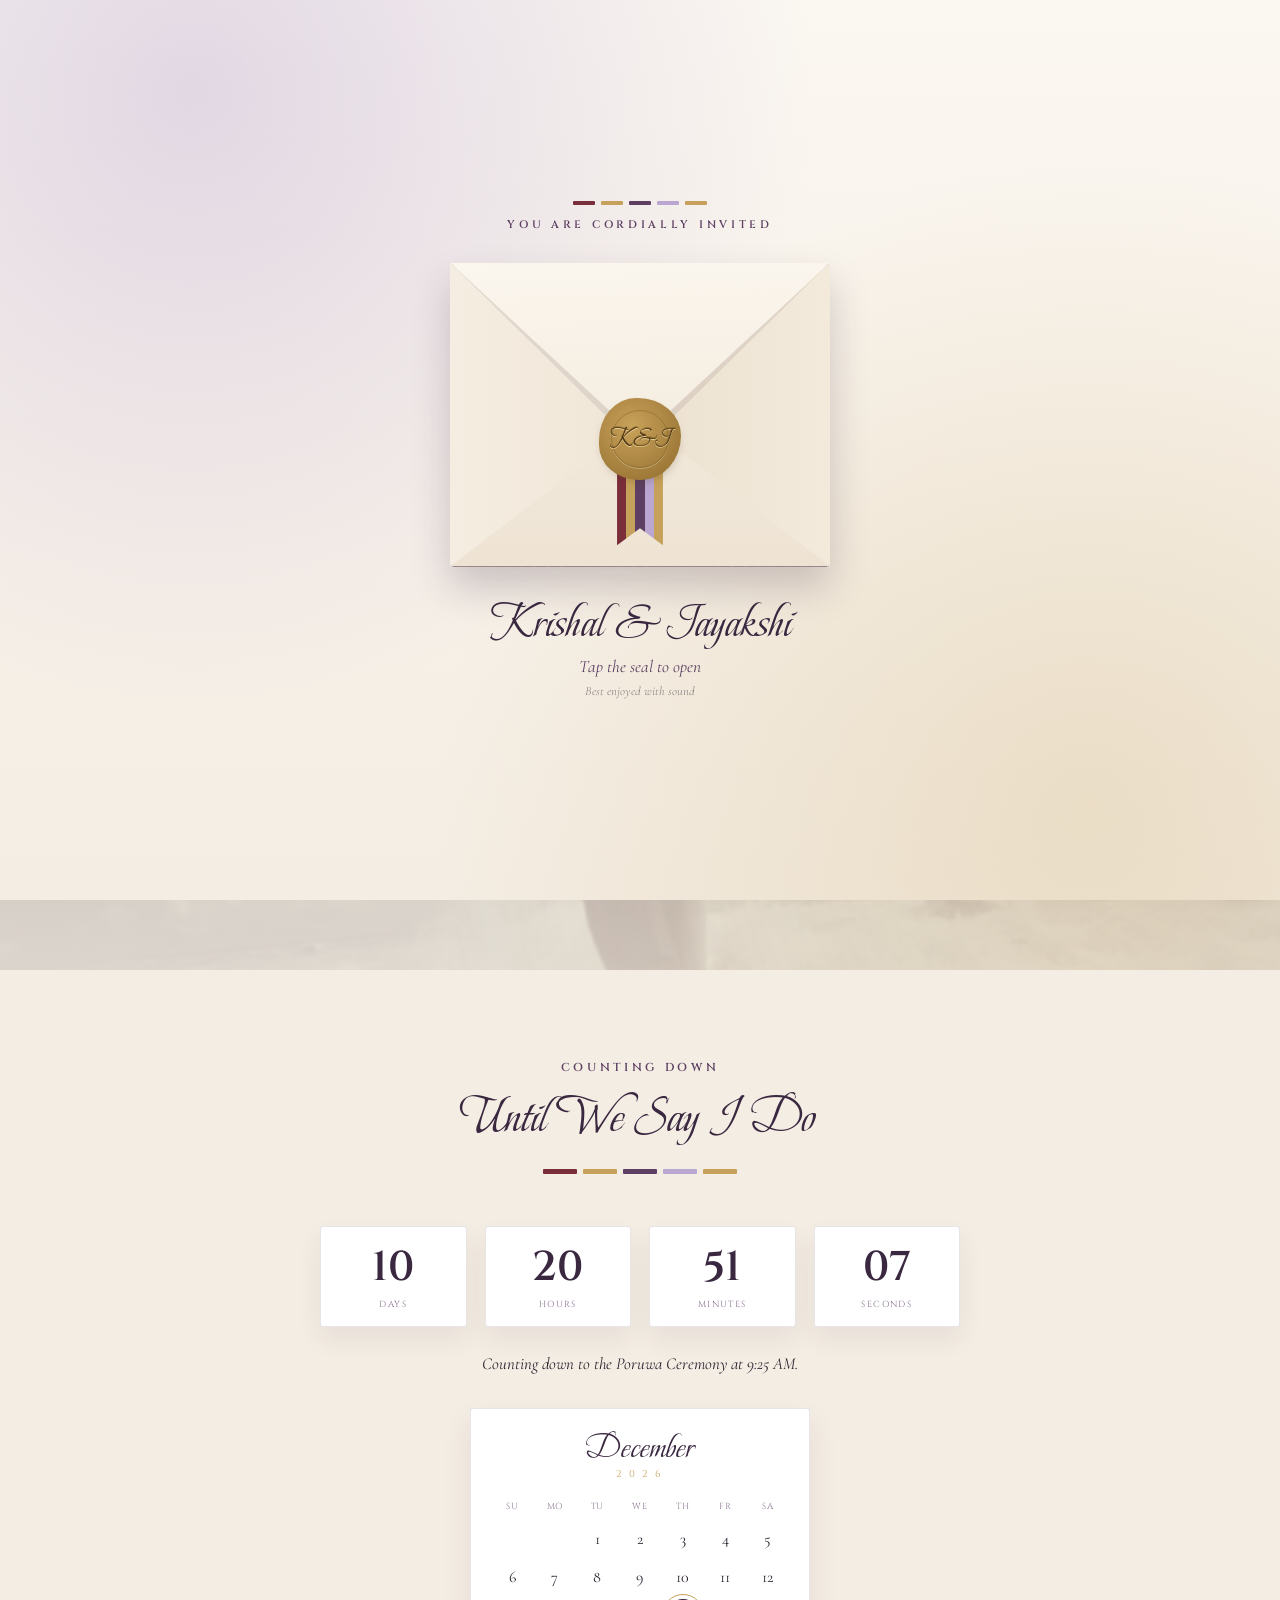
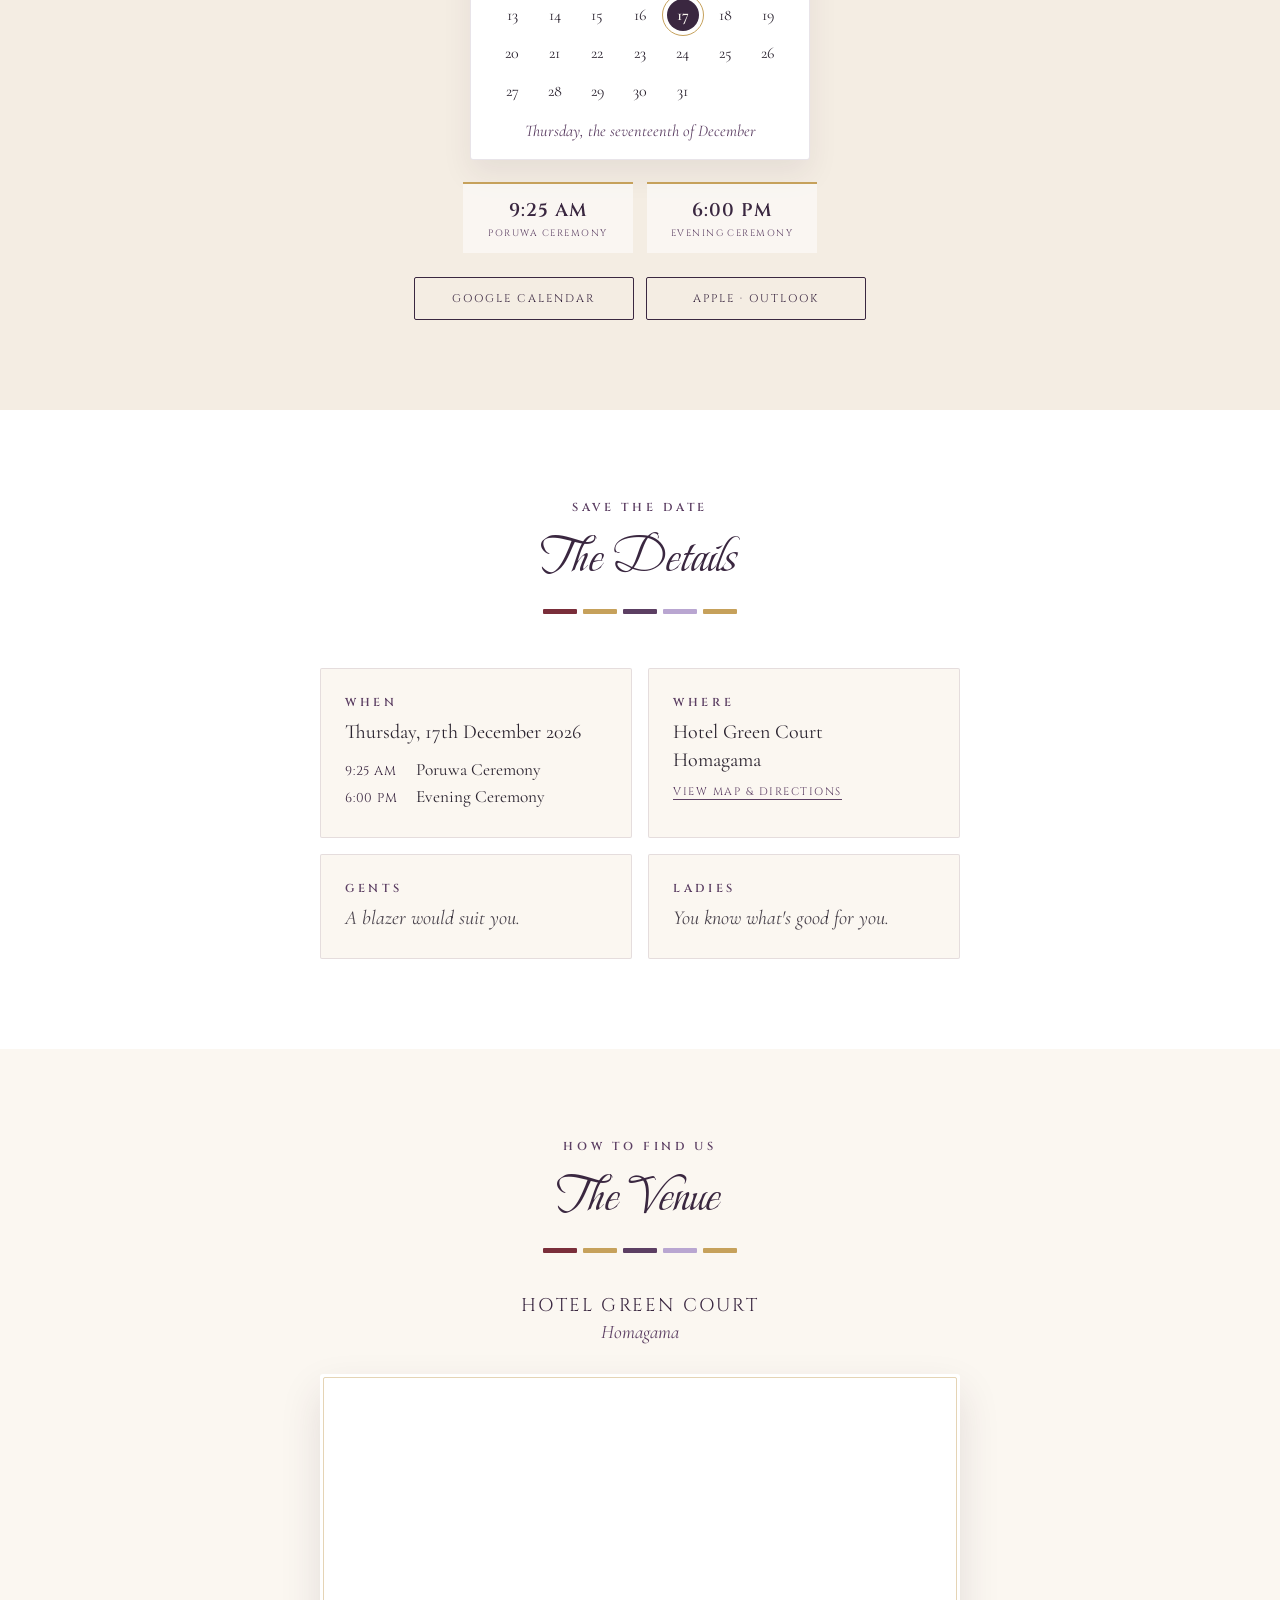
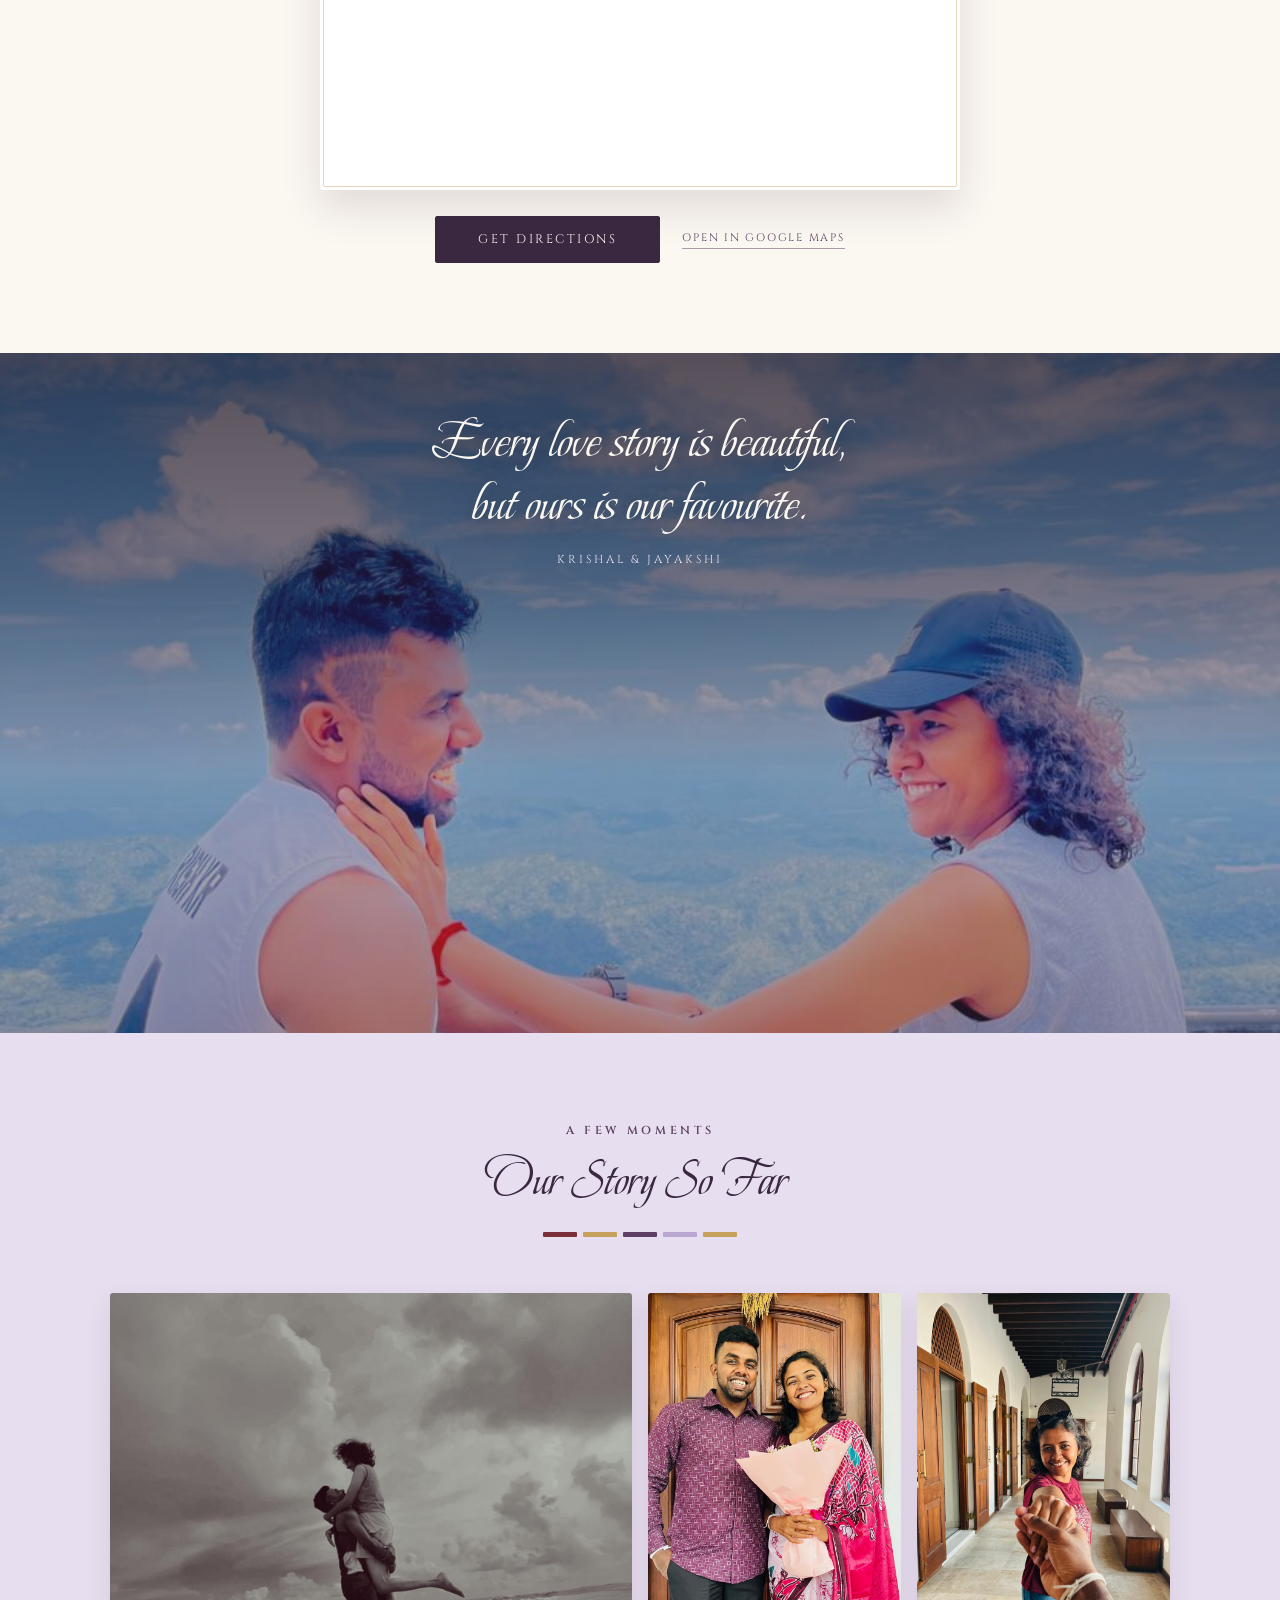
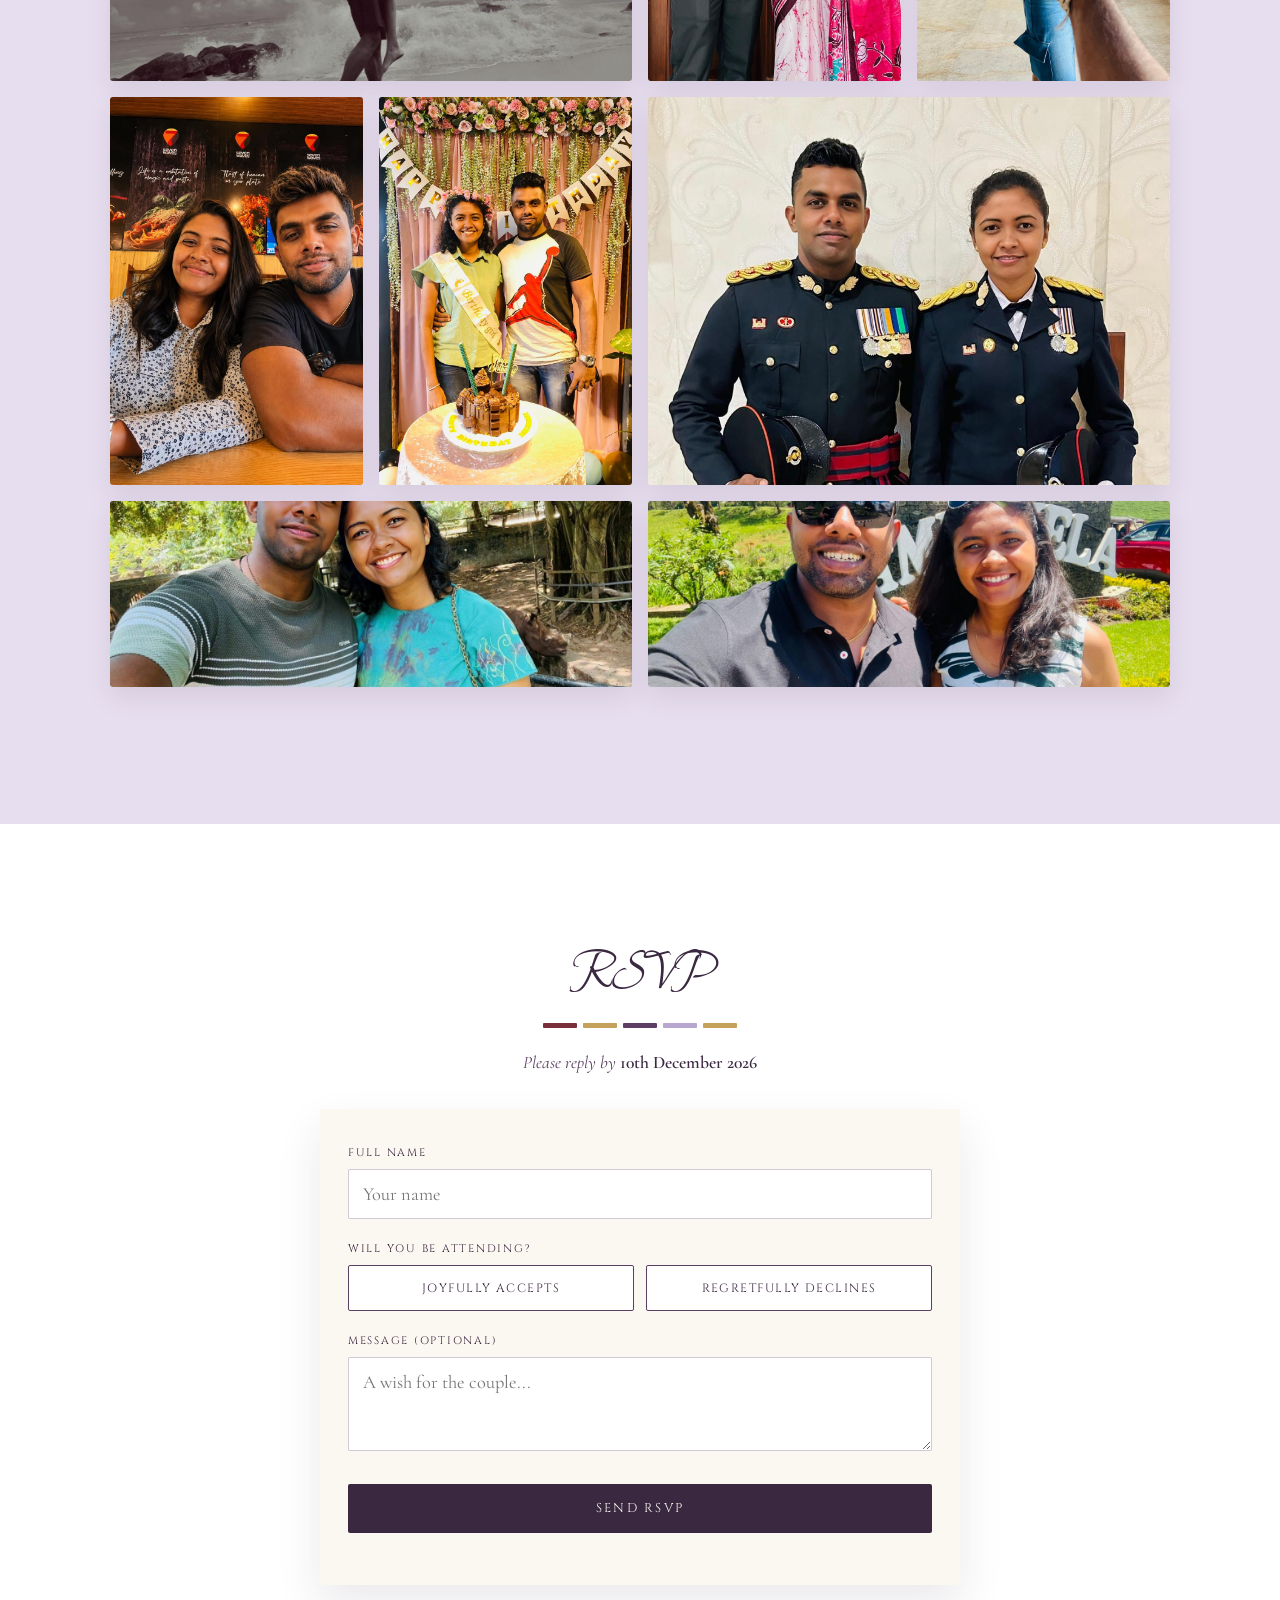
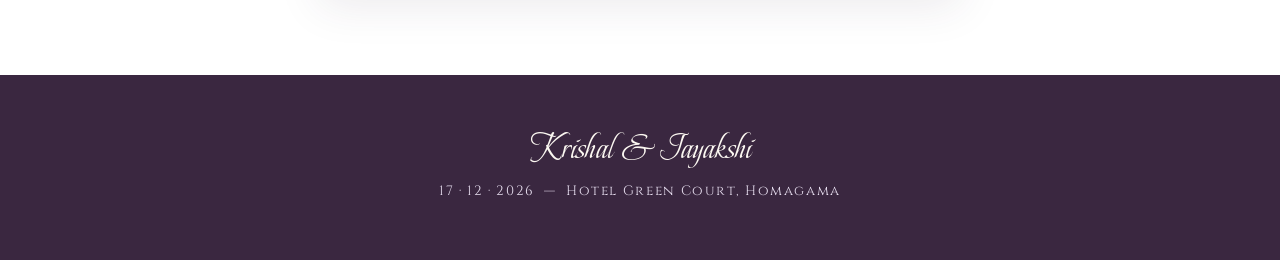
==== index.html @ c1c05141 "Add envelope opening, personal guest links and day schedule - Sealed envelope intro: gold K&J wax se" ====
<!DOCTYPE html>
<html lang="en">
<head>
<meta charset="UTF-8">
<meta name="viewport" content="width=device-width, initial-scale=1.0">
<title>Krishal &amp; Jayakshi — 17th December 2026</title>
<link rel="icon" type="image/svg+xml" href="images/favicon.svg">
<link rel="preconnect" href="https://fonts.googleapis.com">
<link rel="preconnect" href="https://fonts.gstatic.com" crossorigin>
<link href="https://fonts.googleapis.com/css2?family=Beau+Rivage&family=Cinzel:wght@500;600&family=Cormorant+Garamond:ital,wght@0,400;0,500;0,600;1,400&display=swap" rel="stylesheet">
<link rel="stylesheet" href="css/style.css">
</head>
<body>

<!-- Opening envelope. Stays invisible unless JS arms it, so the page is never
     locked behind an envelope that can't be opened. -->
<div class="intro" id="intro">
  <div class="intro-head">
    <div class="ribbon-divider"><span></span><span></span><span></span><span></span><span></span></div>
    <p class="intro-invited">You are cordially invited</p>
  </div>

  <button class="envelope" id="envelope" type="button" aria-label="Open your invitation">
    <span class="env-back"></span>
    <!-- The letter. ?to=Name in the link replaces "Our Beloved Guest". -->
    <span class="env-letter">
      <img class="letter-art" src="images/couple-illustration.webp" alt="">
      <span class="letter-kicker">The wedding of</span>
      <span class="letter-names">Krishal &amp; Jayakshi</span>
      <span class="letter-date">17 · 12 · 2026</span>
      <span class="letter-rule"></span>
      <span class="letter-dear">Dear,</span>
      <span class="letter-guest" id="letterGuest">Our Beloved Guest</span>
    </span>
    <span class="env-front"></span>
    <span class="env-flap-shadow"></span>
    <span class="env-flap"></span>
    <!-- Ribbon in the ribbon-divider colours, hanging from the seal like a
         medal ribbon — a nod to the two of you in service dress. -->
    <span class="env-ribbon"></span>
    <span class="env-seal"><span class="seal-mark">K&amp;J</span></span>
  </button>

  <div class="intro-foot">
    <p class="intro-names">Krishal &amp; Jayakshi</p>
    <p class="intro-tap">Tap the seal to open</p>
    <p class="intro-sound" id="introSound">Best enjoyed with sound</p>
  </div>
</div>

<audio id="bgMusic" loop preload="none" src="audio/music.mp3"></audio>

<button class="music-toggle muted" id="musicToggle" aria-label="Toggle music" aria-pressed="false">
  <span class="ring" aria-hidden="true"></span>
  <span class="ring" aria-hidden="true"></span>
  <svg class="icon-play" viewBox="0 0 24 24" aria-hidden="true"><path d="M12 3v10.55A4 4 0 1 0 14 17V7h4V3z"/></svg>
  <svg class="icon-mute" viewBox="0 0 24 24" aria-hidden="true"><path d="M12 3v10.55A4 4 0 1 0 14 17V7h4V3zM3.3 2.3 21.7 20.7l-1.4 1.4L1.9 3.7z"/></svg>
</button>

<div class="scroll-progress" id="scrollProgress"></div>

<div class="petal-field" aria-hidden="true">
  <span class="petal c1" style="left:6%;  --drift:30px; width:12px; height:12px; animation-duration:14s; animation-delay:0s;"></span>
  <span class="petal c2" style="left:16%; --drift:-22px; width:9px;  height:9px;  animation-duration:11s; animation-delay:2.5s;"></span>
  <span class="petal c3" style="left:28%; --drift:18px; width:16px; height:16px; animation-duration:17s; animation-delay:1s;"></span>
  <span class="petal c1" style="left:41%; --drift:-28px; width:11px; height:11px; animation-duration:13s; animation-delay:4s;"></span>
  <span class="petal c2" style="left:54%; --drift:24px; width:14px; height:14px; animation-duration:16s; animation-delay:0.5s;"></span>
  <span class="petal c3" style="left:66%; --drift:-16px; width:10px; height:10px; animation-duration:12s; animation-delay:3.5s;"></span>
  <span class="petal c1" style="left:78%; --drift:26px; width:15px; height:15px; animation-duration:18s; animation-delay:1.8s;"></span>
  <span class="petal c2" style="left:88%; --drift:-20px; width:12px; height:12px; animation-duration:14.5s; animation-delay:5s;"></span>
  <span class="petal c3" style="left:95%; --drift:20px; width:9px;  height:9px;  animation-duration:11.5s; animation-delay:2.2s;"></span>
  <span class="petal c1" style="left:35%; --drift:14px; width:8px;  height:8px;  animation-duration:10.5s; animation-delay:6.2s;"></span>
</div>

<div class="topbar">
  <a href="#home" class="monogram">K&nbsp;&amp;&nbsp;J</a>
  <button class="hamburger" id="hamburgerBtn" aria-label="Open menu">
    <span></span><span></span><span></span>
  </button>
</div>

<div class="scrim" id="scrim"></div>
<nav class="menu-panel" id="menuPanel">
  <a href="#home" data-close>Home</a>
  <a href="#countdown" data-close>Countdown</a>
  <a href="#details" data-close>Details</a>
  <a href="#location" data-close>Venue</a>
  <a href="#gallery" data-close>Gallery</a>
  <a href="#rsvp" data-close>RSVP</a>
  <a id="dashboardLink">Dashboard</a>
</nav>

<section class="hero" id="home">
  <div class="hero-bg" aria-hidden="true">
    <img src="images/couple-beach.jpg" alt="">
  </div>
  <!-- hero-step + --i: after the envelope opens, these rise in one by one. -->
  <div class="hero-eyebrow eyebrow hero-step" style="--i:0">Together with their families</div>
  <h1 class="hero-step" style="--i:1">Krishal <span class="amp">&amp;</span> Jayakshi</h1>
  <div class="hero-sub hero-step" style="--i:2">are getting married</div>
  <div class="couple-img-wrap" id="heroImg">
    <div class="couple-photo illustrated hero-step" style="--i:3">
      <img src="images/couple-illustration.webp" alt="Illustration of Krishal in service dress and Jayakshi in her bridal sari, holding a bouquet">
    </div>
  </div>
  <div class="hero-date hero-step" style="--i:4">17th December 2026</div>
  <div class="hero-venue hero-step" style="--i:5">Hotel Green Court, Homagama</div>
  <a href="#rsvp" class="cta-btn hero-step" style="--i:6">RSVP</a>
  <div class="scroll-cue" aria-hidden="true"><span>Scroll</span><span class="line"></span></div>
</section>

<section class="countdown" id="countdown">
  <div class="section-inner">
    <div class="eyebrow reveal">Counting down</div>
    <div class="section-title reveal">Until We Say I Do</div>
    <div class="ribbon-divider reveal"><span></span><span></span><span></span><span></span><span></span></div>

    <div class="countdown-grid reveal reveal-delay-1" id="countdownGrid">
      <div class="count-cell"><span class="count-num" id="cdDays">—</span><span class="count-lbl">Days</span></div>
      <div class="count-cell"><span class="count-num" id="cdHours">—</span><span class="count-lbl">Hours</span></div>
      <div class="count-cell"><span class="count-num" id="cdMins">—</span><span class="count-lbl">Minutes</span></div>
      <div class="count-cell"><span class="count-num" id="cdSecs">—</span><span class="count-lbl">Seconds</span></div>
    </div>

    <p class="countdown-note reveal reveal-delay-2" id="countdownNote">Counting down to the Poruwa Ceremony at 9:25 AM.</p>

    <!-- Month card. The grid is static, generated from the real calendar, so
         it needs no JavaScript and can never draw the wrong weekday. -->
    <div class="cal-card reveal">
      <div class="cal-head">
        <span class="cal-month">December</span>
        <span class="cal-year">2 0 2 6</span>
      </div>
      <div class="cal-grid" aria-hidden="true">
        <span class="cal-dow">Su</span><span class="cal-dow">Mo</span><span class="cal-dow">Tu</span><span class="cal-dow">We</span><span class="cal-dow">Th</span><span class="cal-dow">Fr</span><span class="cal-dow">Sa</span>
        <span></span><span></span><span>1</span><span>2</span><span>3</span><span>4</span><span>5</span>
        <span>6</span><span>7</span><span>8</span><span>9</span><span>10</span><span>11</span><span>12</span>
        <span>13</span><span>14</span><span>15</span><span>16</span><span class="is-wedding">17</span><span>18</span><span>19</span>
        <span>20</span><span>21</span><span>22</span><span>23</span><span>24</span><span>25</span><span>26</span>
        <span>27</span><span>28</span><span>29</span><span>30</span><span>31</span>
      </div>
      <p class="cal-caption">Thursday, the seventeenth of December</p>
    </div>

    <div class="day-times reveal reveal-delay-1">
      <div class="day-time"><span class="dt-time">9:25 AM</span><span class="dt-label">Poruwa Ceremony</span></div>
      <div class="day-time"><span class="dt-time">6:00 PM</span><span class="dt-label">Evening Ceremony</span></div>
    </div>

    <div class="cal-actions reveal reveal-delay-2">
      <a class="calendar-btn" id="calendarBtn" href="#" target="_blank" rel="noopener">Google Calendar</a>
      <!-- No `download` attribute on purpose: without it, iPhones open the
           .ics straight into the Calendar app's "Add" sheet. -->
      <a class="calendar-btn" href="wedding.ics">Apple · Outlook</a>
    </div>
  </div>
</section>

<section class="details" id="details">
  <div class="section-inner">
    <div class="eyebrow reveal">Save the date</div>
    <div class="section-title reveal">The Details</div>
    <div class="ribbon-divider reveal"><span></span><span></span><span></span><span></span><span></span></div>
    <div class="detail-cards">
      <div class="detail-card reveal">
        <span class="eyebrow">When</span>
        <p>Thursday, 17th December 2026</p>
        <ul class="when-times">
          <li><span>9:25 AM</span> Poruwa Ceremony</li>
          <li><span>6:00 PM</span> Evening Ceremony</li>
        </ul>
      </div>
      <div class="detail-card reveal reveal-delay-1">
        <span class="eyebrow">Where</span>
        <p>Hotel Green Court<br>Homagama</p>
        <a class="venue-link" href="#location">View Map &amp; Directions</a>
      </div>
      <div class="detail-card reveal reveal-delay-2">
        <span class="eyebrow">Gents</span>
        <p class="dress-note">A blazer would suit you.</p>
      </div>
      <div class="detail-card reveal reveal-delay-3">
        <span class="eyebrow">Ladies</span>
        <p class="dress-note">You know what's good for you.</p>
      </div>
    </div>
  </div>
</section>

<section class="location" id="location">
  <div class="section-inner">
    <div class="eyebrow reveal">How to find us</div>
    <div class="section-title reveal">The Venue</div>
    <div class="ribbon-divider reveal"><span></span><span></span><span></span><span></span><span></span></div>

    <p class="venue-name reveal reveal-delay-1">Hotel Green Court</p>
    <p class="venue-town reveal reveal-delay-1">Homagama</p>

    <!--
      Keyless Google Maps embed — no API key or billing account needed.

      The pin is placed by COORDINATES, not by name, with the label in
      parentheses. A name search does not reliably render a marker, which
      would leave guests staring at a map of Homagama with nothing on it.
      Coordinates always drop a pin exactly where it is told to.

      To move the pin, change the numbers below AND the `destination=` on
      the Get Directions button so the two never disagree.
    -->
    <div class="map-frame reveal reveal-delay-2">
      <iframe
        src="https://maps.google.com/maps?q=6.8475291,79.9944897(Hotel+Green+Court)&z=17&output=embed"
        title="Map showing Hotel Green Court, Homagama"
        loading="lazy"
        referrerpolicy="no-referrer-when-downgrade"
        allowfullscreen></iframe>
    </div>

    <div class="map-actions reveal reveal-delay-3">
      <a class="cta-btn" href="https://www.google.com/maps/dir/?api=1&destination=6.8475291,79.9944897" target="_blank" rel="noopener">Get Directions</a>
      <a class="map-secondary" href="https://www.google.com/maps/search/?api=1&query=Hotel+Green+Court+Homagama" target="_blank" rel="noopener">Open in Google Maps</a>
    </div>
  </div>
</section>

<!-- Cinematic full-bleed band -->
<section class="band" id="band">
  <div class="band-media" id="bandMedia">
    <img src="images/couple-mountains.jpg" alt="Krishal and Jayakshi overlooking the hills" loading="lazy">
  </div>
  <div class="band-inner">
    <div class="band-quote script reveal">Every love story is beautiful,<br>but ours is our favourite.</div>
    <div class="band-sub reveal reveal-delay-1">Krishal &amp; Jayakshi</div>
  </div>
</section>

<section class="gallery" id="gallery">
  <div class="section-inner wide">
    <div class="eyebrow reveal">A few moments</div>
    <div class="section-title reveal">Our Story So Far</div>
    <div class="ribbon-divider reveal"><span></span><span></span><span></span><span></span><span></span></div>

    <!--
      Mosaic tiles. Size classes: "big" = 2x2, "tall" = 1x2, "wide" = 2x1,
      no class = 1x1. The current order — 2 big, 4 tall, 2 wide (20 cells) —
      tiles perfectly with no gaps on both the 4-column (desktop) and
      2-column (mobile) grids. If you add or remove photos, keep the total
      cell count a multiple of 4 so the mosaic stays flush.
      The alt text doubles as the hover caption and lightbox caption.
    -->
    <div class="gallery-grid">
      <div class="gallery-item big reveal">
        <img src="images/couple-beach.jpg" alt="Just the two of us, by the sea" loading="lazy">
        <div class="gallery-caption">Just the two of us, by the sea</div>
      </div>
      <div class="gallery-item tall reveal reveal-delay-1">
        <img src="images/couple-bouquet.jpg" alt="The day we said yes" loading="lazy">
        <div class="gallery-caption">The day we said yes</div>
      </div>
      <div class="gallery-item tall reveal reveal-delay-2">
        <img src="images/couple-corridor.jpg" alt="Come along with me" loading="lazy">
        <div class="gallery-caption">Come along with me</div>
      </div>
      <div class="gallery-item tall reveal reveal-delay-3">
        <img src="images/couple-cafe.jpg" alt="Slow afternoons together" loading="lazy">
        <div class="gallery-caption">Slow afternoons together</div>
      </div>
      <div class="gallery-item tall reveal reveal-delay-4">
        <img src="images/couple-birthday.jpg" alt="Celebrating another year" loading="lazy">
        <div class="gallery-caption">Celebrating another year</div>
      </div>
      <div class="gallery-item big reveal reveal-delay-5">
        <img class="focus-top" src="images/couple-uniform.jpg" alt="In service dress, side by side" loading="lazy">
        <div class="gallery-caption">In service dress, side by side</div>
      </div>
      <div class="gallery-item wide reveal reveal-delay-5">
        <img src="images/couple-zoo.jpg" alt="Wandering, as always" loading="lazy">
        <div class="gallery-caption">Wandering, as always</div>
      </div>
      <div class="gallery-item wide reveal reveal-delay-6">
        <img src="images/couple-hills.jpg" alt="Up in the hills" loading="lazy">
        <div class="gallery-caption">Up in the hills</div>
      </div>
    </div>
    <p class="gallery-note reveal">And the very best chapter starts this December.</p>
  </div>
</section>

<section class="rsvp" id="rsvp">
  <div class="section-inner">
    <div class="eyebrow reveal">Kindly respond</div>
    <div class="section-title reveal">RSVP</div>
    <div class="ribbon-divider reveal"><span></span><span></span><span></span><span></span><span></span></div>
    <p class="rsvp-deadline reveal">Please reply by <strong>10th December 2026</strong></p>

    <form class="rsvp-form reveal" id="rsvpForm">
      <div class="field">
        <label for="guestName">Full Name</label>
        <input type="text" id="guestName" placeholder="Your name" required>
      </div>

      <div class="field">
        <label>Will you be attending?</label>
        <div class="toggle-group">
          <button type="button" class="toggle-btn yes-btn" data-val="yes">Joyfully Accepts</button>
          <button type="button" class="toggle-btn no-btn" data-val="no">Regretfully Declines</button>
        </div>
      </div>

      <div class="field guests-field" id="guestsField">
        <label for="guestCount">Number of Guests (including you)</label>
        <div class="stepper">
          <button type="button" class="step-btn" id="guestMinus" aria-label="One fewer guest">−</button>
          <input type="number" id="guestCount" value="1" min="1" max="20" inputmode="numeric">
          <button type="button" class="step-btn" id="guestPlus" aria-label="One more guest">+</button>
        </div>
      </div>

      <div class="field">
        <label for="guestMsg">Message (optional)</label>
        <textarea id="guestMsg" rows="3" placeholder="A wish for the couple..."></textarea>
      </div>

      <button type="submit" class="submit-btn" id="submitBtn">Send RSVP</button>
      <div class="form-msg" id="formMsg"></div>
    </form>

    <div class="success-panel" id="successPanel">
      <div class="check">✓</div>
      <div class="script" id="successTitle">Thank you</div>
      <p style="margin-top:8px; font-size:1.1rem;" id="successText">Your response has been received. We can't wait to celebrate with you.</p>
    </div>
  </div>
</section>

<footer>
  <div class="script reveal">Krishal &amp; Jayakshi</div>
  <p class="reveal reveal-delay-1">17 · 12 · 2026 &nbsp;—&nbsp; Hotel Green Court, Homagama</p>
</footer>

<!-- Gallery Lightbox -->
<div class="lightbox" id="lightbox">
  <button class="lightbox-close" id="lightboxClose" aria-label="Close">✕</button>
  <button class="lightbox-nav prev" id="lightboxPrev" aria-label="Previous photo">‹</button>
  <button class="lightbox-nav next" id="lightboxNext" aria-label="Next photo">›</button>
  <div class="lightbox-inner">
    <img id="lightboxImg" alt="">
    <div class="lightbox-caption" id="lightboxCaption"></div>
    <div class="lightbox-count" id="lightboxCount"></div>
  </div>
</div>

<!-- Dashboard Modal -->
<div class="modal-scrim" id="dashScrim">
  <div class="modal">
    <button class="modal-close" id="dashClose" aria-label="Close dashboard">✕</button>

    <div id="passGate" class="passcode-box">
      <h2>Dashboard</h2>
      <p style="margin-bottom:16px; opacity:0.7;">Enter the passcode to view responses.</p>
      <input type="password" id="passInput" placeholder="Passcode" autocomplete="off">
      <button id="passSubmit">Enter</button>
      <div class="form-msg error" id="passError"></div>
    </div>

    <div id="dashContent" style="display:none;">
      <h2>Responses</h2>
      <div class="stats-row">
        <div class="stat"><div class="num" id="statTotal">0</div><div class="lbl">Responses</div></div>
        <div class="stat"><div class="num" id="statYes">0</div><div class="lbl">Attending</div></div>
        <div class="stat"><div class="num" id="statNo">0</div><div class="lbl">Not Attending</div></div>
        <div class="stat"><div class="num" id="statGuests">0</div><div class="lbl">Total Guests</div></div>
      </div>
      <div class="dash-toolbar">
        <button id="refreshBtn">Refresh</button>
        <button id="csvBtn">Download CSV</button>
        <span class="dash-filter">
          <button data-filter="all" class="active">All</button>
          <button data-filter="yes">Attending</button>
          <button data-filter="no">Not Attending</button>
        </span>
      </div>
      <div class="dash-table-wrap">
        <table id="dashTable">
          <thead>
            <tr><th>Name</th><th>Status</th><th>Guests</th><th>Message</th><th>Submitted</th></tr>
          </thead>
          <tbody id="dashBody"></tbody>
        </table>
      </div>
      <div class="empty-state" id="emptyState" style="display:none;">No responses yet.</div>
    </div>
  </div>
</div>

<script src="js/main.js"></script>
</body>
</html>
---- css/style.css ----
:root{
  --cream:#FBF7F1;
  --cream-2:#F4EDE3;
  --plum:#5C3F63;
  --plum-deep:#3A2740;
  --lavender:#B9A6D1;
  --lavender-soft:#E7DEEF;
  --gold:#C6A15B;
  --burgundy:#7A2E3A;
  --ink:#2B2430;
  --white:#FFFFFF;
}
*{box-sizing:border-box; margin:0; padding:0;}
html{scroll-behavior:smooth;}
body{
  font-family:'Cormorant Garamond', serif;
  background:var(--cream);
  color:var(--ink);
  -webkit-font-smoothing:antialiased;
  overflow-x:hidden;
}
a{color:inherit;}
img{display:block; max-width:100%;}
.eyebrow{
  font-family:'Cinzel', serif;
  font-size:0.72rem;
  letter-spacing:0.32em;
  text-transform:uppercase;
  color:var(--plum);
  font-weight:600;
}
.script{font-family:'Beau Rivage', cursive;}

/* ---------- Scroll progress ---------- */
.scroll-progress{
  position:fixed; top:0; left:0; height:3px; width:0%;
  background:linear-gradient(90deg, var(--gold), var(--plum));
  z-index:110; transition:width .1s linear;
}

/* ---------- Ribbon divider ---------- */
.ribbon-divider{
  display:flex; justify-content:center; align-items:center; gap:6px;
  margin:0 auto; width:fit-content; padding:14px 0;
}
.ribbon-divider span{
  display:block; width:34px; height:5px; border-radius:1px;
}
.ribbon-divider span:nth-child(1){background:var(--burgundy);}
.ribbon-divider span:nth-child(2){background:var(--gold);}
.ribbon-divider span:nth-child(3){background:var(--plum);}
.ribbon-divider span:nth-child(4){background:var(--lavender);}
.ribbon-divider span:nth-child(5){background:var(--gold);}
.ribbon-divider.light span:nth-child(1){background:var(--burgundy);}
.ribbon-divider.light span:nth-child(4){background:var(--lavender-soft);}

/* ---------- Nav ---------- */
.topbar{
  position:fixed; top:0; left:0; right:0; z-index:100;
  display:flex; align-items:center; justify-content:space-between;
  padding:16px 20px;
  background:rgba(251,247,241,0.88);
  backdrop-filter:blur(8px);
  border-bottom:1px solid rgba(92,63,99,0.12);
}
.monogram{
  font-family:'Beau Rivage', cursive;
  font-size:1.6rem;
  color:var(--plum-deep);
  text-decoration:none;
}
.hamburger{
  width:34px; height:34px;
  display:flex; flex-direction:column; align-items:center; justify-content:center; gap:5px;
  background:none; border:none; cursor:pointer;
}
.hamburger span{ width:22px; height:2px; background:var(--plum-deep); transition:transform .25s ease, opacity .25s ease;}
.hamburger.open span:nth-child(1){transform:translateY(7px) rotate(45deg);}
.hamburger.open span:nth-child(2){opacity:0;}
.hamburger.open span:nth-child(3){transform:translateY(-7px) rotate(-45deg);}

.menu-panel{
  position:fixed; top:0; right:0; height:100%; width:min(78vw,320px);
  background:var(--plum-deep);
  z-index:99;
  transform:translateX(100%);
  transition:transform .35s cubic-bezier(.65,0,.35,1);
  padding:100px 32px 32px;
  display:flex; flex-direction:column; gap:6px;
}
.menu-panel.open{ transform:translateX(0); }
.menu-panel a{
  font-family:'Cinzel', serif;
  font-size:0.85rem;
  letter-spacing:0.18em;
  text-transform:uppercase;
  color:var(--lavender-soft);
  text-decoration:none;
  padding:16px 0;
  border-bottom:1px solid rgba(255,255,255,0.1);
  cursor:pointer;
}
.menu-panel a:hover{ color:var(--gold); }
.scrim{
  position:fixed; inset:0; background:rgba(20,14,22,0.45);
  z-index:98; opacity:0; pointer-events:none; transition:opacity .3s ease;
}
.scrim.open{ opacity:1; pointer-events:auto; }

/* ---------- Hero ----------
   padding-bottom leaves a reserved lane at the bottom of the hero so the
   absolutely-positioned scroll cue can never sit on top of the RSVP button. */
.hero{
  position:relative;
  min-height:100vh;
  display:flex; flex-direction:column; align-items:center; justify-content:center;
  text-align:center;
  padding:110px 24px 130px;
  background:
    radial-gradient(circle at 12% 8%, rgba(185,166,209,0.35), transparent 42%),
    radial-gradient(circle at 88% 85%, rgba(198,161,91,0.18), transparent 45%),
    linear-gradient(180deg, var(--cream) 0%, var(--cream-2) 100%);
  overflow:hidden;
}
.hero > *{ position:relative; }

/* Full-bleed backdrop. Softened and veiled in cream so it reads as texture
   behind the invitation rather than competing with the arched portrait.
   Selected as `.hero > .hero-bg` so it beats the `.hero > *` rule above.
   Do NOT rewrite that rule as `.hero > *:not(.hero-bg)` — that outranks
   `.scroll-cue`, forcing the cue back into flow and off-centre.
   width/height are explicit because the hero is a column flex container:
   its align-items:center governs the horizontal axis and would otherwise
   shrink-wrap this absolutely-positioned child down to its content. */
.hero > .hero-bg{
  position:absolute; inset:0; z-index:0; overflow:hidden;
  width:100%; height:100%;
}
.hero-bg img{
  width:100%; height:100%;
  object-fit:cover; object-position:center 12%;
  filter:blur(1.5px) grayscale(0.15) contrast(1.04);
  transform:scale(1.08);   /* hides the soft edges the blur creates */
}
/* Veiled enough to keep the plum type readable, sheer enough that the photo
   still reads as a photo. The centre is left clearest, since that's where the
   arched portrait sits. */
.hero-bg::after{
  content:''; position:absolute; inset:0;
  background:
    radial-gradient(circle at 12% 8%, rgba(185,166,209,0.34), transparent 48%),
    radial-gradient(circle at 88% 85%, rgba(198,161,91,0.22), transparent 50%),
    linear-gradient(180deg,
      rgba(251,247,241,0.80) 0%,
      rgba(251,247,241,0.62) 34%,
      rgba(244,237,227,0.66) 68%,
      rgba(244,237,227,0.82) 100%);
}
.hero-eyebrow{ margin-bottom:18px; z-index:3; }
.hero h1{
  font-family:'Beau Rivage', cursive;
  font-weight:400;
  font-size:clamp(3.2rem, 13vw, 6rem);
  color:var(--plum-deep);
  line-height:1;
  z-index:3;
}
.hero .amp{ color:var(--gold); font-size:0.85em; }
.hero-sub{
  font-family:'Cinzel', serif;
  font-size:0.78rem;
  letter-spacing:0.28em;
  text-transform:uppercase;
  color:var(--plum);
  margin-top:14px;
  z-index:3;
}
/* Arched photo frame — the image sits BELOW the text layers (z-index 1) so
   nothing it does on scroll can ever obscure the date, venue or CTA. */
.couple-img-wrap{
  width:min(300px, 72%);
  margin:30px auto 22px;
  z-index:1;
  will-change:transform, opacity;
}
.couple-photo{
  position:relative;
  padding:10px;
  background:var(--white);
  border-radius:200px 200px 8px 8px;
  box-shadow:0 22px 44px rgba(58,39,64,0.20);
}
.couple-photo::after{
  content:''; position:absolute; inset:4px;
  border:1px solid rgba(198,161,91,0.55);
  border-radius:200px 200px 5px 5px;
  pointer-events:none;
}
.couple-photo img{
  width:100%; aspect-ratio:3/4; object-fit:cover; object-position:center 22%;
  border-radius:190px 190px 4px 4px;
}
/* The illustration is shown whole rather than cropped: cover would clip his
   cap at the top of the arch and her bouquet hand at the side. Its near-white
   ground matches the white frame, so the spare space reads as the arch. */
.couple-photo.illustrated img{
  object-fit:contain; object-position:center 72%;
  background:#fff;
}

/* Staggered entrance after the envelope opens. .hero-pending is only ever
   added by JS when the envelope is shown, so without JS nothing is hidden.
   The transition lives on .hero-revealing alone so it can't override the
   RSVP button's own hover transitions afterwards. */
.hero.hero-pending .hero-step{ opacity:0; transform:translateY(18px); }
.hero.hero-pending .scroll-cue{ opacity:0; }
.hero.hero-revealing .hero-step{
  transition:opacity .9s ease, transform 1s cubic-bezier(.2,.7,.3,1);
  transition-delay:calc(var(--i, 0) * 150ms);
}
.hero.hero-revealing .scroll-cue{ transition:opacity .9s ease 1.2s; }
.hero-date{
  font-family:'Cinzel', serif;
  font-size:1.05rem;
  letter-spacing:0.14em;
  color:var(--ink);
  margin-top:4px;
  z-index:3;
}
.hero-venue{
  font-family:'Cormorant Garamond', serif;
  font-style:italic;
  font-size:1.15rem;
  color:var(--plum);
  margin-top:4px;
  z-index:3;
}
.cta-btn{
  display:inline-block;
  margin-top:26px;
  padding:14px 42px;
  background:var(--plum-deep);
  color:var(--cream);
  font-family:'Cinzel', serif;
  font-size:0.78rem;
  letter-spacing:0.2em;
  text-transform:uppercase;
  text-decoration:none;
  border-radius:2px;
  border:1px solid var(--plum-deep);
  cursor:pointer;
  z-index:3;
  transition:background .25s ease, color .25s ease, transform .25s ease;
}
.cta-btn:hover{ background:transparent; color:var(--plum-deep); transform:translateY(-2px); }

.scroll-cue{
  position:absolute; bottom:30px; left:50%; transform:translateX(-50%);
  display:flex; flex-direction:column; align-items:center; gap:8px;
  color:var(--plum); opacity:0.65; z-index:2; pointer-events:none;
}
.scroll-cue span{
  font-family:'Cinzel', serif; font-size:0.58rem; letter-spacing:0.24em; text-transform:uppercase;
}
.scroll-cue .line{
  width:1px; height:34px; background:linear-gradient(180deg, var(--plum), transparent);
  animation:cueMove 2s ease-in-out infinite;
  transform-origin:top;
}
@keyframes cueMove{
  0%{ transform:scaleY(0.2); opacity:0; }
  40%{ transform:scaleY(1); opacity:1; }
  100%{ transform:scaleY(1) translateY(12px); opacity:0; }
}
/* On short screens there is no room for the cue — drop it rather than crowd
   the button. */
@media (max-height:760px){ .scroll-cue{ display:none; } }

/* ---------- Section shell ---------- */
section{ padding:90px 24px; position:relative; }
.section-inner{ max-width:640px; margin:0 auto; text-align:center; }
.section-inner.wide{ max-width:1060px; }
.section-title{
  font-family:'Beau Rivage', cursive;
  font-size:clamp(2.4rem, 8vw, 3.2rem);
  color:var(--plum-deep);
  margin:8px 0 4px;
}

/* ---------- Details ---------- */
.details{ background:var(--white); }
.detail-cards{
  display:grid; grid-template-columns:1fr; gap:16px;
  margin-top:40px; text-align:left;
}
@media(min-width:640px){ .detail-cards{ grid-template-columns:1fr 1fr; } }
.detail-card{
  background:var(--cream);
  border:1px solid rgba(92,63,99,0.14);
  padding:26px 24px;
  border-radius:2px;
  transition:transform .3s ease, box-shadow .3s ease;
}
.detail-card:hover{ transform:translateY(-4px); box-shadow:0 16px 30px rgba(58,39,64,0.10); }
.detail-card .eyebrow{ margin-bottom:8px; display:block; }
.detail-card p{ font-size:1.25rem; line-height:1.4; }
.detail-card .venue-link{
  display:inline-block; margin-top:10px; font-family:'Cinzel', serif;
  font-size:0.68rem; letter-spacing:0.14em; text-transform:uppercase;
  color:var(--plum); text-decoration:none; border-bottom:1px solid var(--plum);
}
.dress-note{
  font-style:italic; color:var(--ink); opacity:0.85; font-size:1.1rem; margin-top:4px;
}

/* ---------- Venue / map ---------- */
.location{ background:var(--cream); }
.venue-name{
  font-family:'Cinzel', serif; font-size:1.15rem; letter-spacing:0.12em;
  text-transform:uppercase; color:var(--plum-deep); margin-top:26px;
}
.venue-town{
  font-family:'Cormorant Garamond', serif; font-style:italic;
  font-size:1.2rem; color:var(--plum); margin-top:2px;
}
.map-frame{
  position:relative;
  margin-top:30px;
  padding:8px;
  background:var(--white);
  border-radius:3px;
  box-shadow:0 18px 40px rgba(58,39,64,0.13);
}
.map-frame::after{
  content:''; position:absolute; inset:3px;
  border:1px solid rgba(198,161,91,0.45);
  border-radius:2px; pointer-events:none; z-index:2;
}
/* Deliberately unfiltered. An earlier tint toned the map down to match the
   palette, but it also washed out the venue pin and label — and being able to
   read exactly where the wedding is matters more than colour harmony. */
.map-frame iframe{
  display:block; width:100%; height:340px; border:0; border-radius:2px;
}
@media(min-width:700px){ .map-frame iframe{ height:400px; } }

.map-actions{
  margin-top:26px;
  display:flex; flex-direction:column; align-items:center; gap:14px;
}
@media(min-width:520px){
  .map-actions{ flex-direction:row; justify-content:center; gap:22px; }
}
.map-actions .cta-btn{ margin-top:0; }
.map-secondary{
  font-family:'Cinzel', serif; font-size:0.68rem; letter-spacing:0.16em;
  text-transform:uppercase; color:var(--plum);
  text-decoration:none; border-bottom:1px solid rgba(92,63,99,0.5);
  padding-bottom:3px; transition:color .25s ease, border-color .25s ease;
}
.map-secondary:hover{ color:var(--plum-deep); border-color:var(--plum-deep); }

/* ---------- Cinematic full-bleed band ---------- */
/* Taller than a normal band, and the text sits in the sky at the top rather
   than dead centre — that keeps the quote off the couple's faces, which land
   in the lower half. */
.band{
  position:relative;
  min-height:clamp(460px, 80vh, 680px);
  display:flex; align-items:flex-start; justify-content:center;
  padding:clamp(38px, 6.5vh, 66px) 24px 80px;
  overflow:hidden;
  background:var(--plum-deep);
}
.band-media{ position:absolute; inset:-12% 0; z-index:0; will-change:transform; }
/* object-position is tuned so the couple's faces land in the visible strip —
   this is a tall portrait photo shown in a very wide band, so most of the
   frame is cropped away and the vertical anchor does all the work. */
.band-media img{
  width:100%; height:100%; object-fit:cover; object-position:center 50%;
}
/* Darkest at the top where the words are, easing off lower down so the
   couple stay clearly visible rather than washed out. */
.band::after{
  content:''; position:absolute; inset:0; z-index:1;
  background:linear-gradient(180deg,
    rgba(30,20,34,0.74) 0%,
    rgba(40,26,46,0.58) 34%,
    rgba(58,39,64,0.34) 62%,
    rgba(58,39,64,0.46) 100%);
}
.band-inner{ position:relative; z-index:2; text-align:center; max-width:620px; }
.band-quote{
  font-family:'Beau Rivage', cursive;
  font-size:clamp(2.2rem, 7vw, 3.4rem);
  color:var(--cream);
  line-height:1.15;
  text-shadow:0 4px 24px rgba(0,0,0,0.35);
}
.band-sub{
  font-family:'Cinzel', serif;
  font-size:0.72rem; letter-spacing:0.26em; text-transform:uppercase;
  color:var(--lavender-soft);
  margin-top:16px;
}

/* ---------- Gallery (editorial mosaic) ---------- */
.gallery{ background:var(--lavender-soft); }
.gallery-grid{
  display:grid;
  grid-template-columns:repeat(2, 1fr);
  grid-auto-rows:132px;
  gap:12px;
  margin-top:42px;
}
@media(min-width:760px){
  .gallery-grid{ grid-template-columns:repeat(4, 1fr); grid-auto-rows:186px; gap:16px; }
}
.gallery-item{
  position:relative; overflow:hidden; border-radius:3px;
  cursor:pointer;
  background:var(--cream-2);
  box-shadow:0 10px 26px rgba(58,39,64,0.10);
}
.gallery-item.tall{ grid-row:span 2; }
.gallery-item.wide{ grid-column:span 2; }
.gallery-item.big{ grid-column:span 2; grid-row:span 2; }
.gallery-item img{
  width:100%; height:100%; object-fit:cover;
  transition:transform .6s cubic-bezier(.2,.7,.3,1), filter .4s ease;
}
.gallery-item::after{
  content:''; position:absolute; inset:0;
  background:linear-gradient(180deg, transparent 45%, rgba(58,39,64,0.55));
  opacity:0; transition:opacity .35s ease;
}
.gallery-item:hover img{ transform:scale(1.07); }
/* Portrait photos in a landscape tile: keep the faces, crop the shoes. */
.gallery-item img.focus-top{ object-position:center 24%; }
.gallery-item:hover::after{ opacity:1; }
.gallery-caption{
  position:absolute; left:0; right:0; bottom:0; z-index:2;
  padding:14px 14px 12px;
  color:var(--cream);
  font-family:'Cinzel', serif; font-size:0.62rem; letter-spacing:0.14em; text-transform:uppercase;
  opacity:0; transform:translateY(8px);
  transition:opacity .35s ease, transform .35s ease;
}
.gallery-item:hover .gallery-caption{ opacity:1; transform:translateY(0); }
.gallery-note{
  margin-top:26px; font-style:italic; opacity:0.75; font-size:1.05rem;
}

/* ---------- Lightbox ---------- */
.lightbox{
  position:fixed; inset:0; background:rgba(20,14,22,0.9); z-index:210;
  display:none; align-items:center; justify-content:center; padding:56px 16px;
  opacity:0; transition:opacity .3s ease;
}
.lightbox.open{ display:flex; }
.lightbox.show{ opacity:1; }
.lightbox-inner{ max-width:820px; width:100%; text-align:center; }
.lightbox-inner img{
  width:auto; max-width:100%; max-height:74vh; margin:0 auto;
  border-radius:3px; box-shadow:0 30px 60px rgba(0,0,0,0.5);
}
.lightbox-caption{
  color:var(--lavender-soft); font-family:'Cinzel', serif; letter-spacing:0.14em;
  text-transform:uppercase; font-size:0.68rem; margin-top:18px;
}
.lightbox-count{
  color:var(--gold); font-family:'Cinzel', serif; letter-spacing:0.14em;
  font-size:0.62rem; margin-top:8px;
}
.lightbox-close{
  position:absolute; top:18px; right:22px; background:none; border:none; color:var(--cream);
  font-size:1.5rem; cursor:pointer; font-family:'Cinzel', serif; line-height:1;
}
.lightbox-nav{
  position:absolute; top:50%; transform:translateY(-50%);
  background:rgba(255,255,255,0.08); border:none; color:var(--cream);
  font-size:1.8rem; cursor:pointer; width:44px; height:64px; border-radius:3px;
  opacity:0.85; transition:opacity .2s ease, background .2s ease;
}
.lightbox-nav:hover{ opacity:1; background:rgba(255,255,255,0.18); }
.lightbox-nav.prev{ left:10px; }
.lightbox-nav.next{ right:10px; }

/* ---------- RSVP ---------- */
.rsvp{ background:var(--white); }
.rsvp-form{
  margin-top:36px; text-align:left;
  background:var(--cream);
  padding:36px 28px;
  border-radius:3px;
  box-shadow:0 20px 45px rgba(58,39,64,0.10);
}
.field{ margin-bottom:22px; }
.field label{
  display:block; font-family:'Cinzel', serif; font-size:0.68rem;
  letter-spacing:0.16em; text-transform:uppercase; color:var(--plum-deep);
  margin-bottom:9px;
}
.field input[type=text], .field textarea{
  width:100%; padding:13px 14px;
  font-family:'Cormorant Garamond', serif; font-size:1.15rem;
  border:1px solid rgba(92,63,99,0.28);
  background:var(--white);
  border-radius:2px;
  color:var(--ink);
}
.field input:focus, .field textarea:focus{ outline:2px solid var(--plum); outline-offset:1px; }
.toggle-group{ display:flex; gap:12px; }
.toggle-btn{
  flex:1; padding:14px 10px; text-align:center;
  font-family:'Cinzel', serif; font-size:0.75rem; letter-spacing:0.12em; text-transform:uppercase;
  border:1px solid var(--plum); background:var(--white); color:var(--plum-deep);
  cursor:pointer; border-radius:2px; transition:all .2s ease;
}
.toggle-btn.active{ background:var(--plum-deep); color:var(--cream); border-color:var(--plum-deep); }
.toggle-btn.active.no{ background:var(--burgundy); border-color:var(--burgundy); }
.guests-field{ display:none; }
.guests-field.show{ display:block; }

/* Guest-count stepper: −/+ buttons around a number you can still type into. */
.stepper{
  display:flex; align-items:stretch; width:fit-content;
  border:1px solid rgba(92,63,99,0.28); border-radius:2px;
  background:var(--white);
}
.step-btn{
  width:52px; border:0; background:var(--lavender-soft); color:var(--plum-deep);
  font-size:1.4rem; line-height:1; cursor:pointer;
  transition:background .2s ease, color .2s ease;
}
.step-btn:hover:not(:disabled){ background:var(--plum-deep); color:var(--cream); }
.step-btn:disabled{ opacity:0.35; cursor:not-allowed; }
.stepper input{
  width:64px; padding:12px 0; border:0; text-align:center;
  font-family:'Cinzel', serif; font-size:1.2rem; color:var(--ink);
  background:transparent;
  -moz-appearance:textfield; appearance:textfield;
}
.stepper input::-webkit-outer-spin-button,
.stepper input::-webkit-inner-spin-button{ -webkit-appearance:none; margin:0; }
.stepper input:focus{ outline:2px solid var(--plum); outline-offset:-2px; }

.rsvp-deadline{
  margin-top:10px; font-style:italic; font-size:1.1rem; color:var(--plum);
}
.rsvp-deadline strong{ font-style:normal; font-weight:600; color:var(--plum-deep); }
.submit-btn{
  width:100%; padding:16px; margin-top:6px;
  background:var(--plum-deep); color:var(--cream); border:none;
  font-family:'Cinzel', serif; font-size:0.8rem; letter-spacing:0.18em; text-transform:uppercase;
  cursor:pointer; border-radius:2px; transition:background .2s ease;
}
.submit-btn:hover{ background:var(--burgundy); }
.submit-btn:disabled{ opacity:0.6; cursor:not-allowed; }
.form-msg{ margin-top:16px; font-size:1rem; text-align:center; }
.form-msg.error{ color:var(--burgundy); }
.success-panel{ display:none; text-align:center; padding:20px 0; }
.success-panel.show{ display:block; }
.success-panel .script{ font-size:2.4rem; color:var(--plum-deep); }
.check{
  width:56px; height:56px; border-radius:50%; border:2px solid var(--plum-deep);
  display:flex; align-items:center; justify-content:center; margin:0 auto 14px;
  font-size:1.6rem; color:var(--plum-deep);
  animation:popIn .45s cubic-bezier(.34,1.56,.64,1);
}
@keyframes popIn{
  0%{ transform:scale(0); opacity:0; }
  100%{ transform:scale(1); opacity:1; }
}

/* ---------- Footer ---------- */
footer{
  text-align:center; padding:50px 24px 60px; background:var(--plum-deep); color:var(--lavender-soft);
}
footer .script{ font-size:2.2rem; color:var(--cream); }
footer p{ font-size:0.85rem; opacity:0.7; margin-top:10px; font-family:'Cinzel',serif; letter-spacing:0.12em; }

/* ---------- Dashboard Modal ---------- */
.modal-scrim{
  position:fixed; inset:0; background:rgba(20,14,22,0.6); z-index:200;
  display:none; align-items:flex-start; justify-content:center; padding:40px 16px; overflow-y:auto;
}
.modal-scrim.open{ display:flex; }
.modal{
  background:var(--cream); width:100%; max-width:760px; border-radius:4px;
  padding:32px 24px 40px; position:relative;
}
.modal-close{
  position:absolute; top:16px; right:18px; background:none; border:none; font-size:1.4rem;
  cursor:pointer; color:var(--plum-deep); font-family:'Cinzel',serif;
}
.modal h2{ font-family:'Beau Rivage', cursive; font-size:2.2rem; color:var(--plum-deep); margin-bottom:6px; }
.passcode-box{ max-width:320px; margin:30px auto; text-align:center; }
.passcode-box input{
  width:100%; padding:12px 14px; text-align:center; font-family:'Cinzel',serif; letter-spacing:0.12em;
  border:1px solid rgba(92,63,99,0.3); border-radius:2px; margin-bottom:12px; font-size:0.95rem;
}
.passcode-box button{
  width:100%; padding:12px; background:var(--plum-deep); color:var(--cream); border:none;
  font-family:'Cinzel',serif; letter-spacing:0.14em; text-transform:uppercase; font-size:0.75rem; cursor:pointer;
}
.passcode-box button:disabled{ opacity:0.6; cursor:not-allowed; }
.stats-row{ display:flex; gap:12px; flex-wrap:wrap; margin:20px 0 8px; }
.stat{
  flex:1; min-width:120px; background:var(--white); border:1px solid rgba(92,63,99,0.14);
  padding:16px; text-align:center; border-radius:2px;
}
.stat .num{ font-family:'Cinzel',serif; font-size:1.7rem; color:var(--plum-deep); font-weight:600; }
.stat .lbl{ font-size:0.68rem; letter-spacing:0.1em; text-transform:uppercase; color:var(--ink); opacity:0.6; font-family:'Cinzel',serif; }
.dash-toolbar{ display:flex; justify-content:flex-start; align-items:center; margin:14px 0 10px; gap:10px; flex-wrap:wrap; }
.dash-toolbar button{
  padding:9px 18px; background:none; border:1px solid var(--plum-deep); color:var(--plum-deep);
  font-family:'Cinzel',serif; font-size:0.68rem; letter-spacing:0.1em; text-transform:uppercase; cursor:pointer; border-radius:2px;
}
.dash-toolbar button:hover{ background:var(--plum-deep); color:var(--cream); }
.dash-filter{ margin-left:auto; display:flex; gap:6px; }
.dash-filter button{ padding:7px 14px; font-size:0.62rem; }
.dash-filter button.active{ background:var(--plum-deep); color:var(--cream); }
.dash-table-wrap{ overflow-x:auto; border:1px solid rgba(92,63,99,0.14); border-radius:2px; }
table{ width:100%; border-collapse:collapse; font-size:0.95rem; min-width:520px; }
th, td{ text-align:left; padding:10px 12px; border-bottom:1px solid rgba(92,63,99,0.1); }
th{ font-family:'Cinzel',serif; font-size:0.62rem; letter-spacing:0.08em; text-transform:uppercase; color:var(--plum-deep); background:var(--lavender-soft); }
.pill{ display:inline-block; white-space:nowrap; padding:3px 10px; border-radius:20px; font-size:0.78rem; font-family:'Cinzel',serif; letter-spacing:0.03em; }
.pill.yes{ background:#E3EEDF; color:#3D6B45; }
.pill.no{ background:#F5E1E4; color:var(--burgundy); }
.empty-state{ text-align:center; padding:40px 10px; color:var(--ink); opacity:0.6; font-style:italic; }
.loading-dots{ text-align:center; padding:30px; opacity:0.6; }

/* ---------- Opening envelope ----------
   Hidden by default. JavaScript adds .armed only once it confirms it can run,
   so with JS disabled (or reduced motion requested) the invitation is simply
   open already — nobody is ever stuck behind an envelope that won't open.

   Sequence, driven by classes JS adds to #envelope:
     .open  — seal pops off, ribbon slips away, flap swings up and back
     .rise  — the letter slides up out of the envelope
     .lift  — the envelope falls away and the letter comes forward to read
   then #intro gets .done and fades to reveal the site. */
.intro{ display:none; }
.intro.armed{
  display:flex; position:fixed; inset:0; z-index:300;
  flex-direction:column; align-items:center; justify-content:center;
  gap:clamp(18px, 3.4vh, 34px);
  padding:24px 16px;
  text-align:center;
  overflow:hidden;
  cursor:pointer;
  background:
    radial-gradient(circle at 15% 10%, rgba(185,166,209,0.38), transparent 46%),
    radial-gradient(circle at 85% 90%, rgba(198,161,91,0.22), transparent 48%),
    linear-gradient(180deg, var(--cream) 0%, var(--cream-2) 100%);
  transition:opacity .85s ease, visibility .85s ease;
}
.intro.done{ opacity:0; visibility:hidden; pointer-events:none; }
/* Keep the page from scrolling behind the envelope while it's up. */
body.veiled{ overflow:hidden; }

.intro-head, .intro-foot{
  transition:opacity .5s ease, transform .6s ease;
  /* `backwards`, not `both`: a fill that outlasts the animation would keep
     holding opacity at 1 and silently block the fade-out when opening. */
  animation:introRise 1.1s cubic-bezier(.2,.7,.3,1) backwards;
}
.intro-foot{ animation-delay:.25s; }
.intro.opening .intro-head{ opacity:0; transform:translateY(-14px); }
.intro.opening .intro-foot{ opacity:0; transform:translateY(14px); }
.intro-head .ribbon-divider{ padding:0 0 12px; }
.intro-head .ribbon-divider span{ width:22px; height:4px; }
.intro-invited{
  font-family:'Cinzel', serif; font-weight:600;
  font-size:0.68rem; letter-spacing:0.34em; text-transform:uppercase;
  color:var(--plum);
}
.intro-names{
  font-family:'Beau Rivage', cursive;
  font-size:clamp(2.2rem, 9vw, 3rem); line-height:1.1;
  color:var(--plum-deep);
}
.intro-tap{
  margin-top:6px;
  font-style:italic; font-size:1.08rem; color:var(--plum);
  animation:tapFloat 2.8s ease-in-out infinite;
}
.intro-sound{
  margin-top:6px; font-size:0.78rem; font-style:italic;
  color:var(--ink); opacity:0.5;
}
@keyframes introRise{
  from{ opacity:0; transform:translateY(20px); }
  to{ opacity:1; transform:translateY(0); }
}
@keyframes tapFloat{
  0%, 100%{ transform:translateY(0); opacity:0.75; }
  50%{ transform:translateY(-4px); opacity:1; }
}

/* The envelope. Every measurement inside is in em, and the em is tied to the
   envelope's width, so the whole thing — letter text included — scales as
   one piece from a small phone to a desktop. */
.envelope{
  --envw:min(86vw, 380px);
  position:relative; display:block;
  width:var(--envw); aspect-ratio:1.25;
  padding:0; border:0; background:none;
  font:inherit; font-size:calc(var(--envw) / 24);
  color:inherit; cursor:pointer;
  perspective:1100px;
  -webkit-tap-highlight-color:transparent;
  animation:introRise 1.1s cubic-bezier(.2,.7,.3,1) .12s backwards,
            envBob 4.5s ease-in-out 1.3s infinite;
}
.envelope:focus-visible{ outline:2px solid var(--plum); outline-offset:10px; border-radius:6px; }
/* Freeze the idle bob where it is rather than cancelling it, so tapping
   never makes the envelope jump. */
.envelope.open{ animation-play-state:paused; }
@keyframes envBob{
  0%, 100%{ transform:translateY(0); }
  50%{ transform:translateY(-7px); }
}
/* Absolutely-positioned spans are block-level automatically. */
.envelope > span{ position:absolute; }

/* Inside of the envelope: plum liner with a faint gold lattice, the colour
   you see when the flap swings open. */
.env-back{
  inset:0; z-index:1; border-radius:.35em;
  background:
    repeating-linear-gradient(45deg, rgba(198,161,91,0.13) 0 1px, transparent 1px 10px),
    repeating-linear-gradient(-45deg, rgba(198,161,91,0.13) 0 1px, transparent 1px 10px),
    linear-gradient(180deg, #4b3353 0%, var(--plum-deep) 100%);
  box-shadow:0 1.3em 2.4em rgba(58,39,64,0.22);
}

/* The letter. Text keeps its natural size; the illustration takes whatever
   height is left, so a long guest name never pushes anything out. */
.env-letter{
  left:7%; right:7%; top:5%; height:90%; z-index:2;
  display:flex; flex-direction:column; align-items:center;
  padding:.75em .8em .65em;
  background:#fff; border-radius:.22em;
  box-shadow:0 .25em .9em rgba(58,39,64,0.14);
  transition:transform 1s cubic-bezier(.22,.8,.3,1);
}
.env-letter::after{
  content:''; position:absolute; inset:.32em;
  border:1px solid rgba(198,161,91,0.5); border-radius:.12em;
  pointer-events:none;
}
.letter-art{
  flex:1 1 0; min-height:0; width:100%;
  object-fit:contain;
  /* The art sits on near-white; multiply melts that into the card. */
  mix-blend-mode:multiply;
}
.letter-kicker{
  margin-top:.45em;
  font-family:'Cinzel', serif; font-weight:600;
  font-size:.5em; letter-spacing:.3em; text-transform:uppercase;
  color:var(--plum);
}
.letter-names{
  font-family:'Beau Rivage', cursive;
  font-size:1.55em; line-height:1.05; color:var(--plum-deep);
}
.letter-date{
  margin-top:.1em;
  font-family:'Cinzel', serif; font-size:.6em; letter-spacing:.22em; color:var(--ink);
}
.letter-rule{
  width:2.6em; height:1px; margin:.4em 0 .3em;
  background:linear-gradient(90deg, transparent, var(--gold), transparent);
}
.letter-dear{
  font-family:'Cormorant Garamond', serif; font-style:italic;
  font-size:.72em; color:var(--ink); opacity:.75;
}
.letter-guest{
  max-width:100%;
  font-family:'Beau Rivage', cursive;
  font-size:1.25em; line-height:1.15; color:var(--burgundy);
  overflow-wrap:anywhere;
}
.letter-guest.long{ font-size:.98em; }

/* Front pocket: three folds, each a slightly different paper tone so the
   creases read without any drawn lines. */
.env-front{
  inset:0; z-index:3;
  border-radius:0 0 .35em .35em;
  clip-path:polygon(0 0, 50% 52%, 100% 0, 100% 100%, 0 100%);
  background:linear-gradient(0deg, #EEE3D3 0%, #F7F0E5 100%);
}
.env-front::before,
.env-front::after{ content:''; position:absolute; inset:0; }
.env-front::before{
  clip-path:polygon(0 0, 50% 52%, 0 100%);
  background:linear-gradient(90deg, #F5EDE1 0%, #EADFCC 100%);
}
.env-front::after{
  clip-path:polygon(100% 0, 50% 52%, 100% 100%);
  background:linear-gradient(270deg, #F3EADC 0%, #E6D9C4 100%);
}

/* Top flap. One flat element swung through 180° with real perspective; its
   face changes from paper to plum liner at the exact moment it's edge-on,
   so the swap is never seen. It also drops behind the letter at that
   instant, so the rising letter passes in front of the open flap. */
.env-flap{
  inset:0; z-index:5;
  transform-origin:50% 0;
  clip-path:polygon(0 0, 100% 0, 50% 58%);
  background:linear-gradient(178deg, #FBF6EE 0%, #EFE5D5 100%);
}
.env-flap-shadow{
  inset:0; z-index:4;
  clip-path:polygon(0 0, 100% 0, 50% 61.5%);
  background:rgba(58,39,64,0.10);
  transition:opacity .25s ease;
}
.envelope.open .env-flap{ animation:flapOpen .75s cubic-bezier(.55,.05,.35,1) forwards; }
.envelope.open .env-flap-shadow{ opacity:0; }
@keyframes flapOpen{
  0%{     transform:rotateX(0deg);
          background:linear-gradient(178deg, #FBF6EE 0%, #EFE5D5 100%); z-index:5; }
  49.9%{  transform:rotateX(89.9deg);
          background:linear-gradient(178deg, #FBF6EE 0%, #EFE5D5 100%); z-index:5; }
  50%{    transform:rotateX(90deg);
          background:linear-gradient(0deg, #4b3353 0%, var(--plum-deep) 100%); z-index:1; }
  100%{   transform:rotateX(180deg);
          background:linear-gradient(0deg, #4b3353 0%, var(--plum-deep) 100%); z-index:1; }
}

/* Medal-ribbon tail under the seal, V-cut at the end. */
.env-ribbon{
  left:50%; top:58%; bottom:7%; width:2.9em; margin-left:-1.45em; z-index:6;
  clip-path:polygon(0 0, 100% 0, 100% 100%, 50% 84%, 0 100%);
  background:linear-gradient(90deg,
    var(--burgundy) 0 20%, var(--gold) 20% 40%, var(--plum) 40% 60%,
    var(--lavender) 60% 80%, var(--gold) 80% 100%);
  transition:transform .55s ease, opacity .45s ease;
}
.envelope.open .env-ribbon{ transform:translateY(1.4em); opacity:0; }

/* Gold wax seal stamped with the monogram. The irregular blob behind the
   round stamp is what makes it read as wax rather than a button. */
.env-seal{
  left:50%; top:58%; z-index:7;
  width:4.5em; height:4.5em; margin:-2.25em 0 0 -2.25em;
  border-radius:50%;
  display:flex; align-items:center; justify-content:center;
  background:radial-gradient(circle at 34% 30%, #F4E2AE 0%, #D9B76E 30%, #B98F45 64%, #8A6628 100%);
  box-shadow:
    0 .3em .7em rgba(74,52,20,0.38),
    inset 0 -.18em .35em rgba(80,55,15,0.38),
    inset 0 .14em .25em rgba(255,242,205,0.6);
  animation:sealGlow 2.8s ease-in-out infinite;
}
.env-seal::before{
  content:''; position:absolute; inset:-.32em; z-index:-1;
  border-radius:46% 54% 50% 50% / 53% 47% 56% 44%;
  background:radial-gradient(circle at 40% 35%, #C9A25A, #8E6A2C);
}
.env-seal::after{
  content:''; position:absolute; inset:.42em; border-radius:50%;
  border:1px solid rgba(110,79,28,0.38);
  box-shadow:0 1px 0 rgba(255,240,200,0.35);
}
.seal-mark{
  font-family:'Beau Rivage', cursive;
  font-size:1.55em; line-height:1; color:#4E3510;
  /* Light below, shade above: reads as pressed into the wax. */
  text-shadow:0 1px 0 rgba(255,238,190,0.7), 0 -1px 0 rgba(60,38,8,0.25);
}
@keyframes sealGlow{
  0%, 100%{ box-shadow:0 .3em .7em rgba(74,52,20,0.38), inset 0 -.18em .35em rgba(80,55,15,0.38), inset 0 .14em .25em rgba(255,242,205,0.6), 0 0 0 0 rgba(198,161,91,0.45); }
  50%{      box-shadow:0 .3em .7em rgba(74,52,20,0.38), inset 0 -.18em .35em rgba(80,55,15,0.38), inset 0 .14em .25em rgba(255,242,205,0.6), 0 0 0 .55em rgba(198,161,91,0); }
}
.envelope.open .env-seal{ animation:sealOff .5s cubic-bezier(.4,0,.6,1) forwards; }
@keyframes sealOff{
  0%{   transform:scale(1) rotate(0); opacity:1; }
  35%{  transform:scale(1.14) rotate(-8deg); opacity:1; }
  100%{ transform:scale(.55) rotate(12deg) translateY(1.6em); opacity:0; }
}

/* Letter slides up out of the open envelope… */
.envelope.rise .env-letter{ transform:translateY(-56%); }
/* …then the envelope falls away and the letter comes forward. Fading the
   envelope (rather than re-ordering layers) is what lets the lower half of
   the letter appear without a visible jump. */
.envelope.lift .env-back,
.envelope.lift .env-front,
.envelope.lift .env-flap{
  opacity:0; translate:0 1.6em;
  transition:opacity .55s ease, translate .7s ease;
}
.envelope.lift .env-letter{
  transform:translateY(0) scale(1.22);
  transition:transform 1.05s cubic-bezier(.22,.8,.3,1);
  box-shadow:0 1.2em 2.6em rgba(58,39,64,0.2);
}

/* ---------- Countdown ---------- */
.countdown{ background:var(--cream-2); }
.countdown-grid{
  display:grid; grid-template-columns:repeat(4, 1fr);
  gap:10px; margin-top:38px;
}
@media(min-width:560px){ .countdown-grid{ gap:18px; } }
.count-cell{
  background:var(--white);
  border:1px solid rgba(92,63,99,0.14);
  border-radius:3px;
  padding:20px 6px 16px;
  box-shadow:0 12px 26px rgba(58,39,64,0.07);
}
.count-num{
  font-family:'Cinzel', serif; font-weight:600;
  font-size:clamp(1.5rem, 6.5vw, 2.6rem);
  color:var(--plum-deep); line-height:1;
  font-variant-numeric:tabular-nums;
  display:block;
}
/* Each tick gives the digit a gentle lift rather than a hard jump. */
.count-num.tick{ animation:countTick .5s cubic-bezier(.2,.7,.3,1); }
@keyframes countTick{
  0%{ transform:translateY(-7px); opacity:0.35; }
  100%{ transform:translateY(0); opacity:1; }
}
.count-lbl{
  display:block; margin-top:9px;
  font-family:'Cinzel', serif; font-size:0.55rem;
  letter-spacing:0.16em; text-transform:uppercase;
  color:var(--plum); opacity:0.75;
}
.countdown-note{ margin-top:26px; font-style:italic; font-size:1.05rem; opacity:0.8; }

/* Month card */
.cal-card{
  max-width:340px; margin:34px auto 0;
  padding:22px 20px 18px;
  background:var(--white);
  border:1px solid rgba(92,63,99,0.14); border-radius:3px;
  box-shadow:0 14px 30px rgba(58,39,64,0.08);
}
.cal-head{ display:flex; flex-direction:column; align-items:center; gap:2px; margin-bottom:14px; }
.cal-month{
  font-family:'Beau Rivage', cursive; font-size:2.1rem; line-height:1; color:var(--plum-deep);
}
.cal-year{
  font-family:'Cinzel', serif; font-size:0.62rem; letter-spacing:0.3em; color:var(--gold);
}
.cal-grid{
  display:grid; grid-template-columns:repeat(7, 1fr);
  row-gap:6px; justify-items:center; align-items:center;
}
.cal-grid span{
  width:32px; height:32px;
  display:flex; align-items:center; justify-content:center;
  font-family:'Cormorant Garamond', serif; font-size:1rem; color:var(--ink);
}
.cal-grid .cal-dow{
  height:22px;
  font-family:'Cinzel', serif; font-size:0.55rem; letter-spacing:0.08em;
  text-transform:uppercase; color:var(--plum); opacity:0.7;
}
/* The day itself, ringed in gold that keeps gently pulsing outward. */
.cal-grid .is-wedding{
  position:relative;
  background:var(--plum-deep); color:var(--cream);
  border-radius:50%; font-weight:600;
}
.cal-grid .is-wedding::after{
  content:''; position:absolute; inset:-5px;
  border:1.5px solid var(--gold); border-radius:50%;
  animation:dayRing 2.4s ease-out infinite;
}
@keyframes dayRing{
  0%{ transform:scale(.88); opacity:1; }
  100%{ transform:scale(1.35); opacity:0; }
}
.cal-caption{
  margin-top:14px; font-style:italic; font-size:1.02rem; color:var(--plum);
}

/* The two ceremonies */
.day-times{
  display:flex; justify-content:center; gap:14px; flex-wrap:wrap;
  margin-top:22px;
}
.day-time{
  flex:1 1 140px; max-width:170px;
  padding:14px 10px;
  border-top:2px solid var(--gold);
  background:rgba(255,255,255,0.55);
}
.dt-time{
  display:block;
  font-family:'Cinzel', serif; font-weight:600; font-size:1.15rem;
  letter-spacing:0.06em; color:var(--plum-deep);
}
.dt-label{
  display:block; margin-top:4px;
  font-family:'Cinzel', serif; font-size:0.58rem;
  letter-spacing:0.16em; text-transform:uppercase; color:var(--plum);
}
.cal-actions{
  display:flex; justify-content:center; gap:12px; flex-wrap:wrap;
  margin-top:24px;
}
/* Matching widths, so on a phone they stack as a tidy pair. */
.cal-actions .calendar-btn{ margin-top:0; min-width:220px; text-align:center; }

/* Times inside the Details "When" card */
.when-times{ list-style:none; margin-top:10px; }
.when-times li{ font-size:1.08rem; line-height:1.6; }
.when-times span{
  display:inline-block; min-width:5.2em;
  font-family:'Cinzel', serif; font-size:0.8rem; letter-spacing:0.06em; color:var(--plum-deep);
}

.calendar-btn{
  display:inline-block; margin-top:22px; padding:13px 34px;
  background:transparent; color:var(--plum-deep);
  border:1px solid var(--plum-deep); border-radius:2px;
  font-family:'Cinzel', serif; font-size:0.7rem; letter-spacing:0.18em;
  text-transform:uppercase; text-decoration:none; cursor:pointer;
  transition:background .25s ease, color .25s ease;
}
.calendar-btn:hover{ background:var(--plum-deep); color:var(--cream); }

/* ---------- Music toggle ---------- */
/* Stays hidden unless JS confirms an audio file actually loaded. */
.music-toggle{
  display:none;
  position:fixed; right:18px; bottom:18px; z-index:120;
  width:46px; height:46px; border-radius:50%;
  background:var(--plum-deep); color:var(--cream);
  border:1px solid rgba(255,255,255,0.18);
  cursor:pointer; align-items:center; justify-content:center;
  box-shadow:0 10px 24px rgba(58,39,64,0.30);
  transition:transform .25s ease, background .25s ease;
}
.music-toggle.available{ display:flex; }
.music-toggle:hover{ transform:scale(1.08); }
.music-toggle svg{ width:19px; height:19px; fill:currentColor; }
.music-toggle .icon-mute{ display:none; }
.music-toggle.muted .icon-play{ display:none; }
.music-toggle.muted .icon-mute{ display:block; }
/* Concentric rings that pulse only while something is actually playing. */
.music-toggle .ring{
  position:absolute; inset:-1px; border-radius:50%;
  border:1px solid var(--gold); opacity:0;
}
.music-toggle.playing .ring{ animation:musicRing 2.4s ease-out infinite; }
.music-toggle.playing .ring:nth-of-type(2){ animation-delay:1.2s; }
@keyframes musicRing{
  0%{ transform:scale(1); opacity:0.65; }
  100%{ transform:scale(1.85); opacity:0; }
}

/* ---------- Floating petals ---------- */
.petal-field{
  position:fixed; inset:0; z-index:5;
  pointer-events:none; overflow:hidden;
}
.petal{
  position:absolute; top:-8vh;
  width:14px; height:14px;
  border-radius:0 60% 0 60%;
  opacity:0;
  animation-name:petalFall;
  animation-iteration-count:infinite;
  animation-timing-function:ease-in;
}
.petal.c1{ background:linear-gradient(135deg, var(--lavender), var(--plum)); }
.petal.c2{ background:linear-gradient(135deg, var(--gold), #E4C989); }
.petal.c3{ background:linear-gradient(135deg, var(--plum), var(--plum-deep)); }
@keyframes petalFall{
  0%   { transform:translate3d(0,0,0) rotate(0deg); opacity:0; }
  8%   { opacity:0.55; }
  50%  { transform:translate3d(var(--drift,24px), 60vh, 0) rotate(180deg); }
  92%  { opacity:0.4; }
  100% { transform:translate3d(calc(var(--drift,24px) * -1), 118vh, 0) rotate(360deg); opacity:0; }
}

/* ---------- Scroll reveal ----------
   Content is visible by default (opacity:1). The "js-reveal" class is only
   added by JavaScript AFTER it confirms it's running, and only for
   elements currently off-screen — so if JS never runs, nothing is ever
   hidden and every guest can always see and use the page. */
.reveal.js-reveal{
  opacity:0; transform:translateY(28px);
  transition:opacity .8s ease, transform .8s cubic-bezier(.2,.7,.3,1);
}
.reveal.js-reveal.in-view{ opacity:1; transform:translateY(0); }
.reveal-delay-1.in-view{ transition-delay:.08s; }
.reveal-delay-2.in-view{ transition-delay:.16s; }
.reveal-delay-3.in-view{ transition-delay:.24s; }
.reveal-delay-4.in-view{ transition-delay:.32s; }
.reveal-delay-5.in-view{ transition-delay:.4s; }
.reveal-delay-6.in-view{ transition-delay:.48s; }

@media (prefers-reduced-motion: reduce){
  html{ scroll-behavior:auto; }
  *{ transition:none !important; animation:none !important; }
  .reveal.js-reveal{ opacity:1 !important; transform:none !important; }
  .petal{ display:none; }
  .band-media{ inset:0; }
  .intro.armed{ display:none; }
  body.veiled{ overflow:auto; }
}
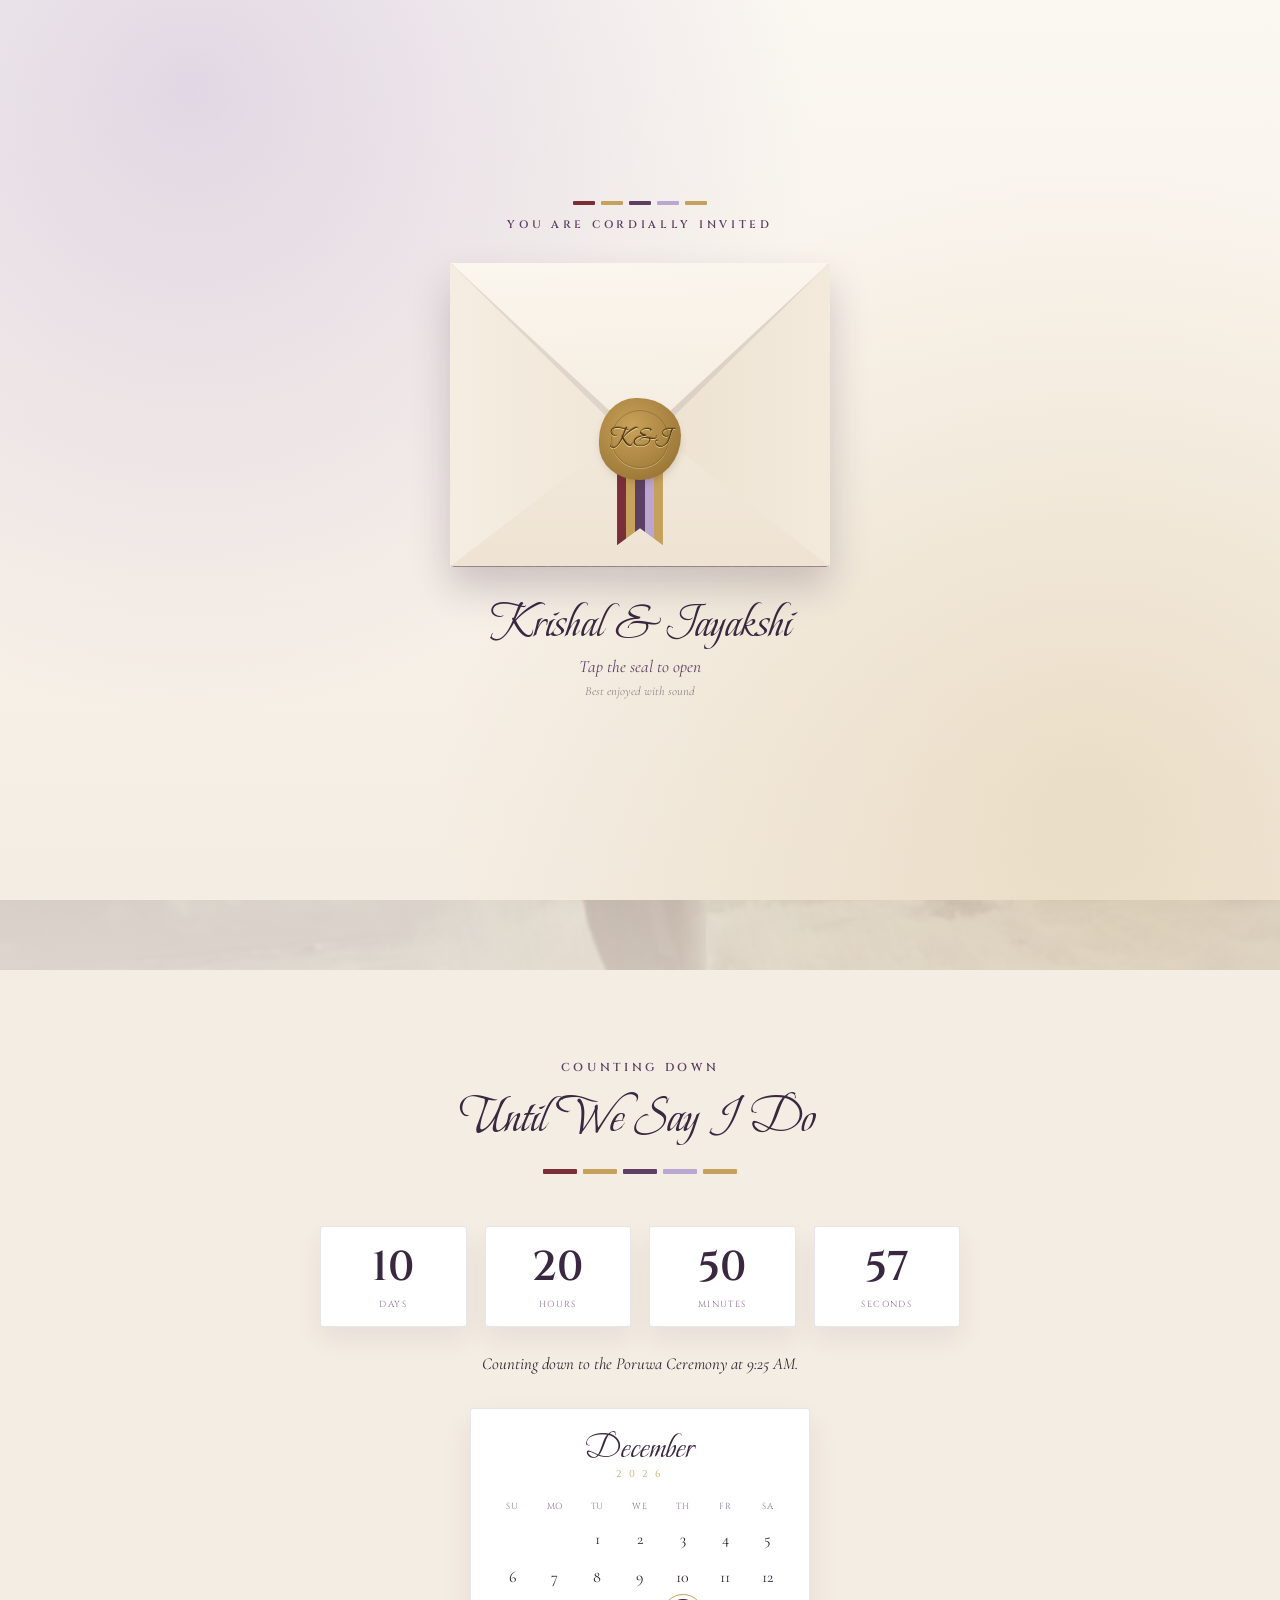
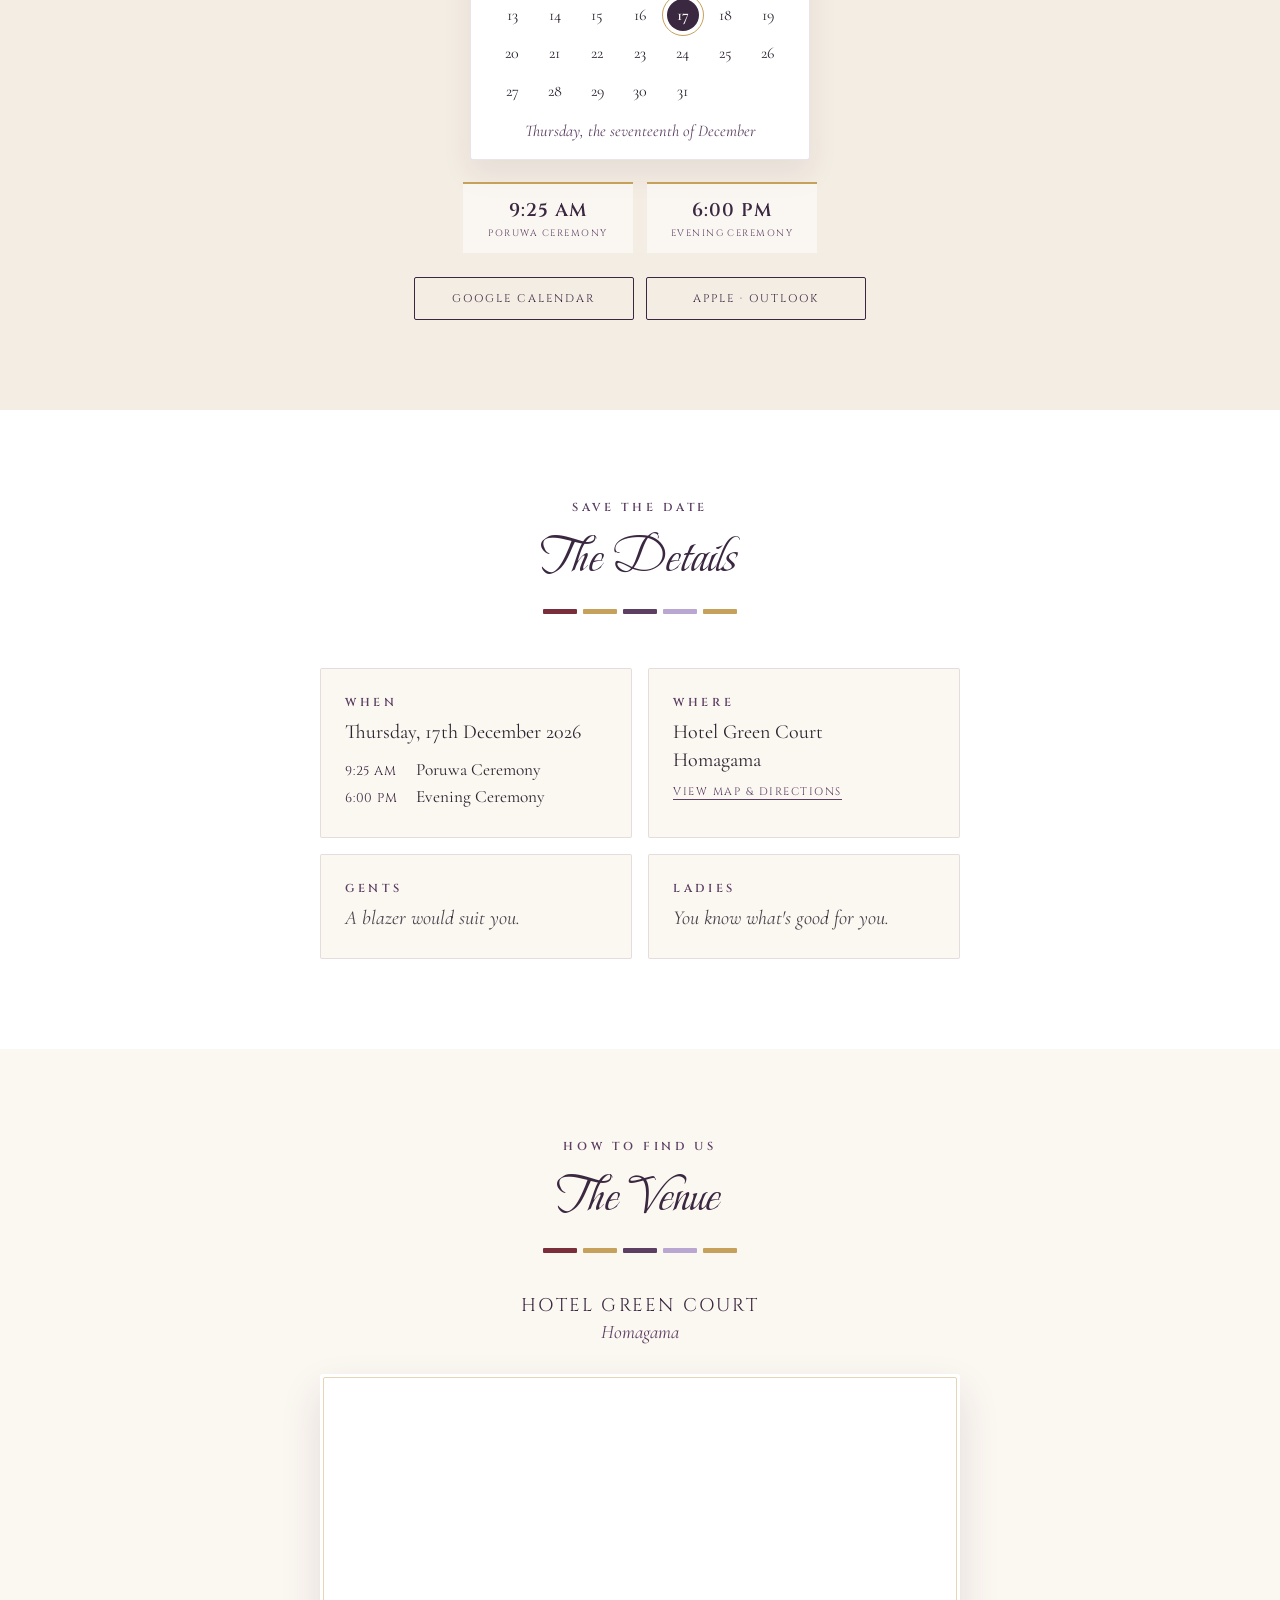
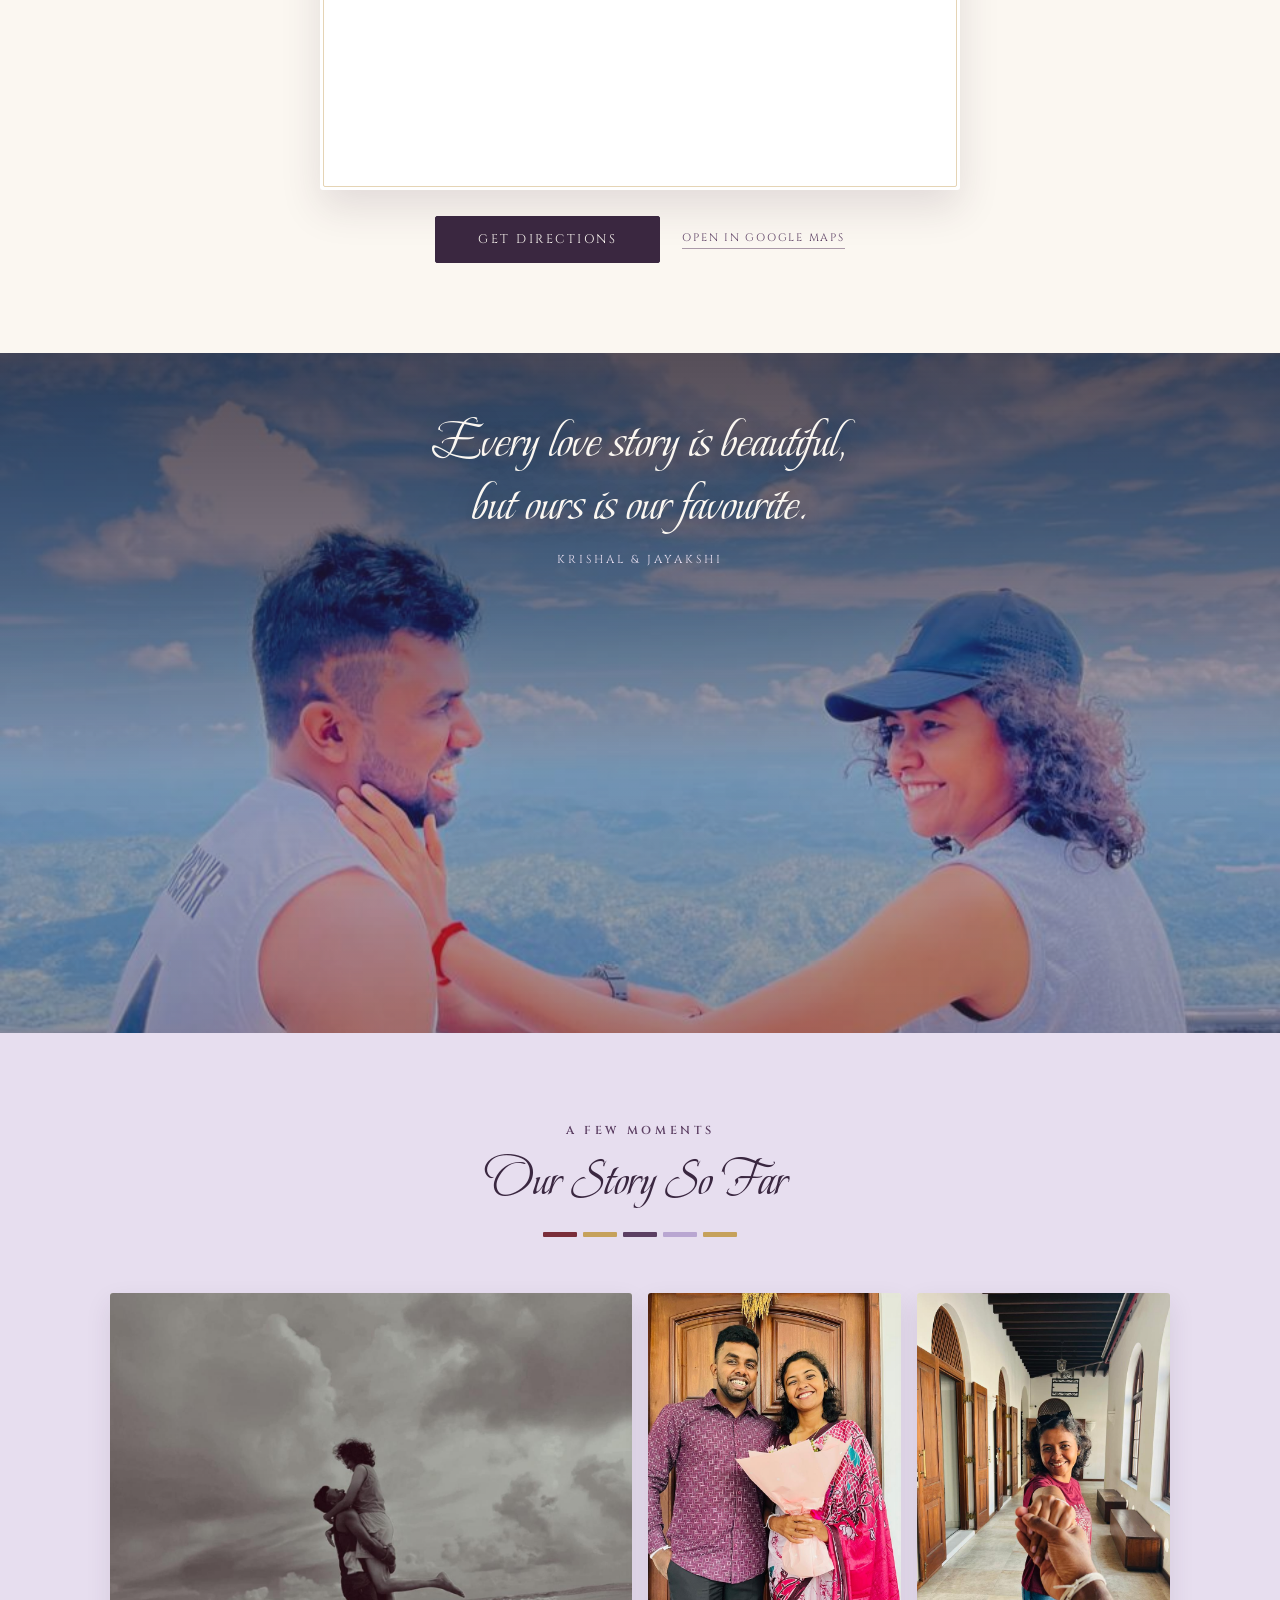
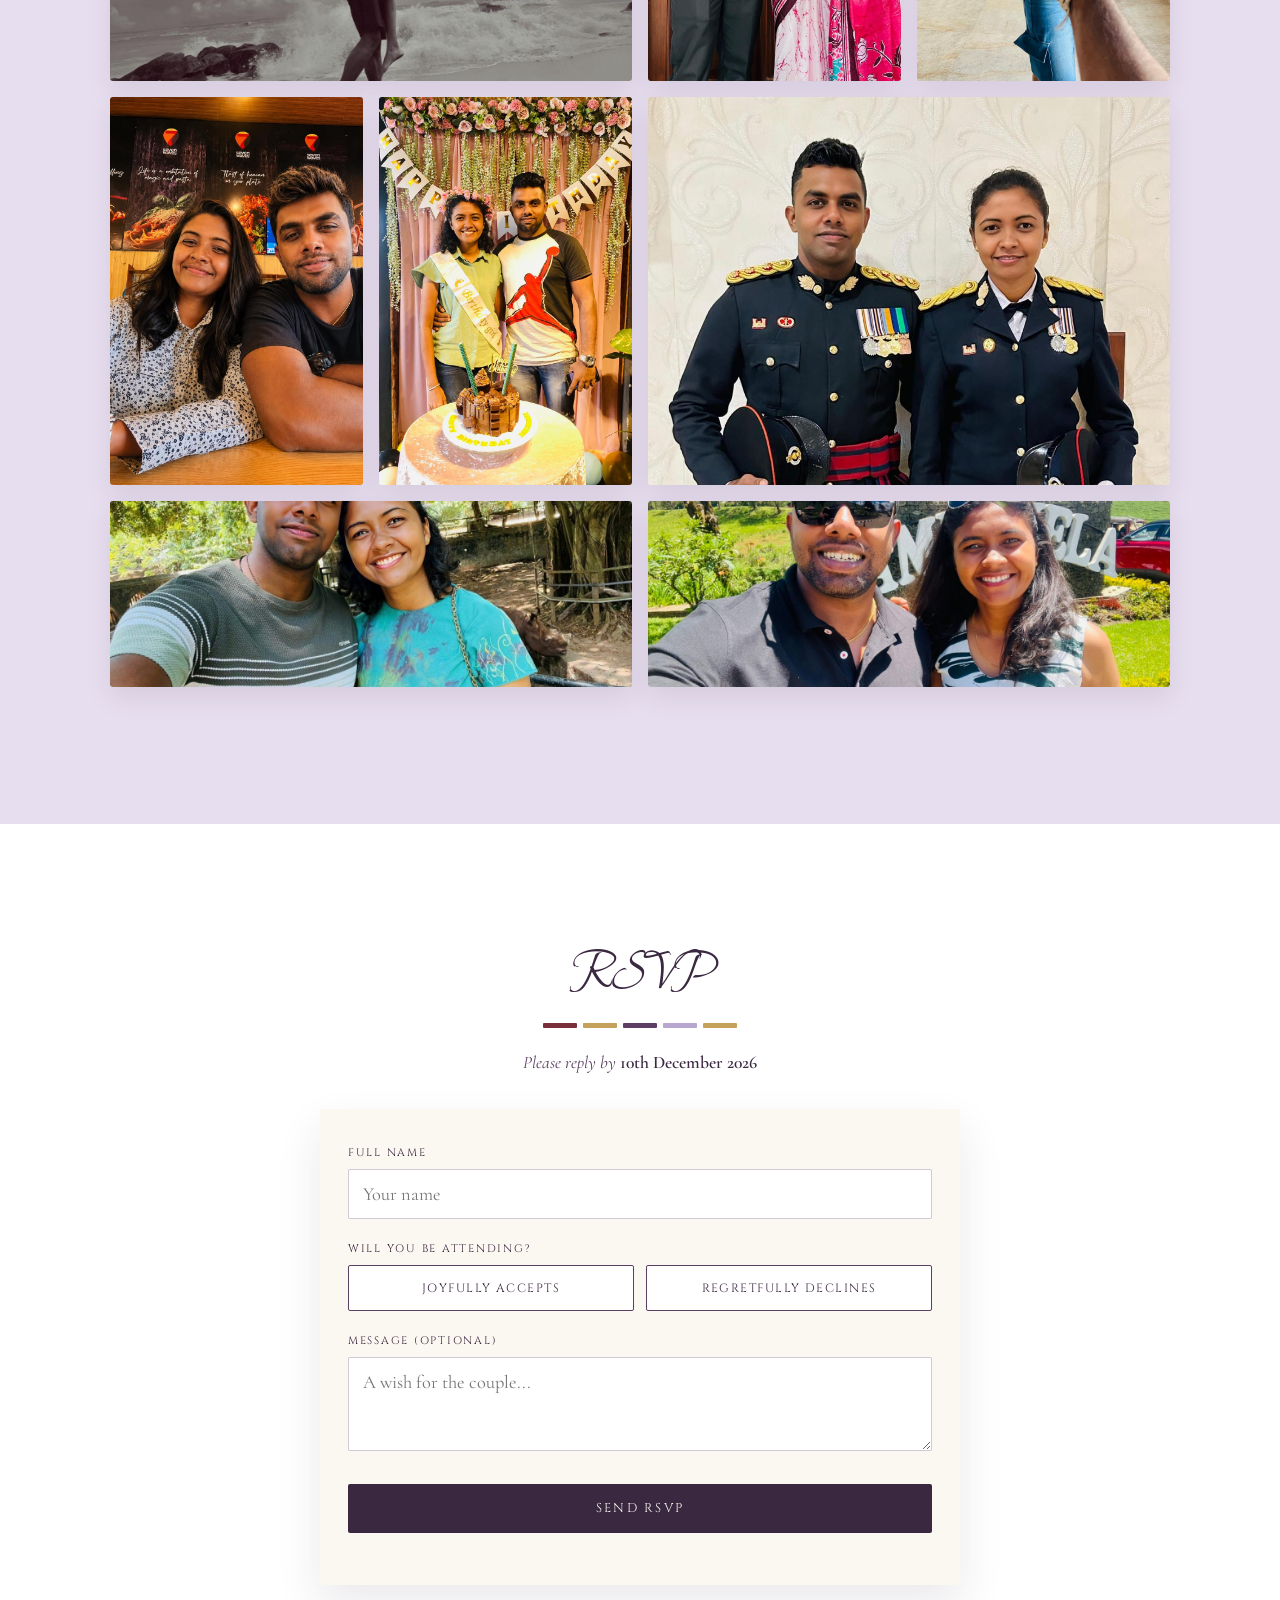
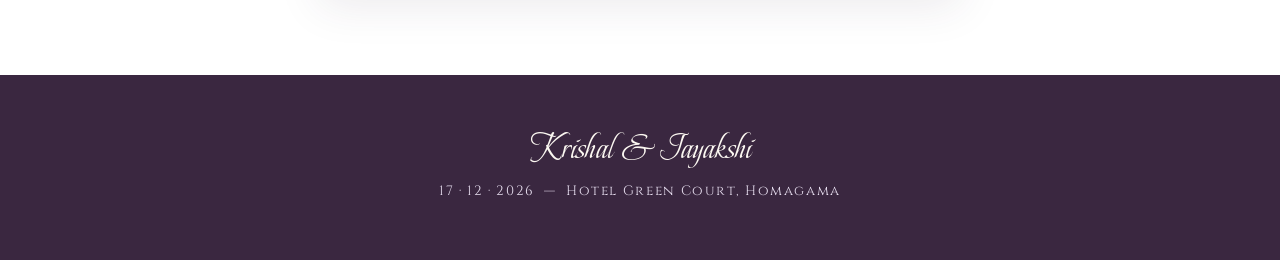
==== commit 7efabe1c: "Version CSS/JS URLs so cached stylesheets can't break the page GitHub Pages serves everything with m" ====
--- a/index.html
+++ b/index.html
@@ -8,7 +8,10 @@
 <link rel="preconnect" href="https://fonts.googleapis.com">
 <link rel="preconnect" href="https://fonts.gstatic.com" crossorigin>
 <link href="https://fonts.googleapis.com/css2?family=Beau+Rivage&family=Cinzel:wght@500;600&family=Cormorant+Garamond:ital,wght@0,400;0,500;0,600;1,400&display=swap" rel="stylesheet">
-<link rel="stylesheet" href="css/style.css">
+<!-- ?v= must change on every deploy. GitHub Pages lets browsers reuse files
+     for 10 minutes, so without a new version a returning visitor can get the
+     new page with the OLD stylesheet — and a broken layout. -->
+<link rel="stylesheet" href="css/style.css?v=2026100501">
 </head>
 <body>
 
@@ -393,6 +396,6 @@
   </div>
 </div>
 
-<script src="js/main.js"></script>
+<script src="js/main.js?v=2026100501"></script>
 </body>
 </html>
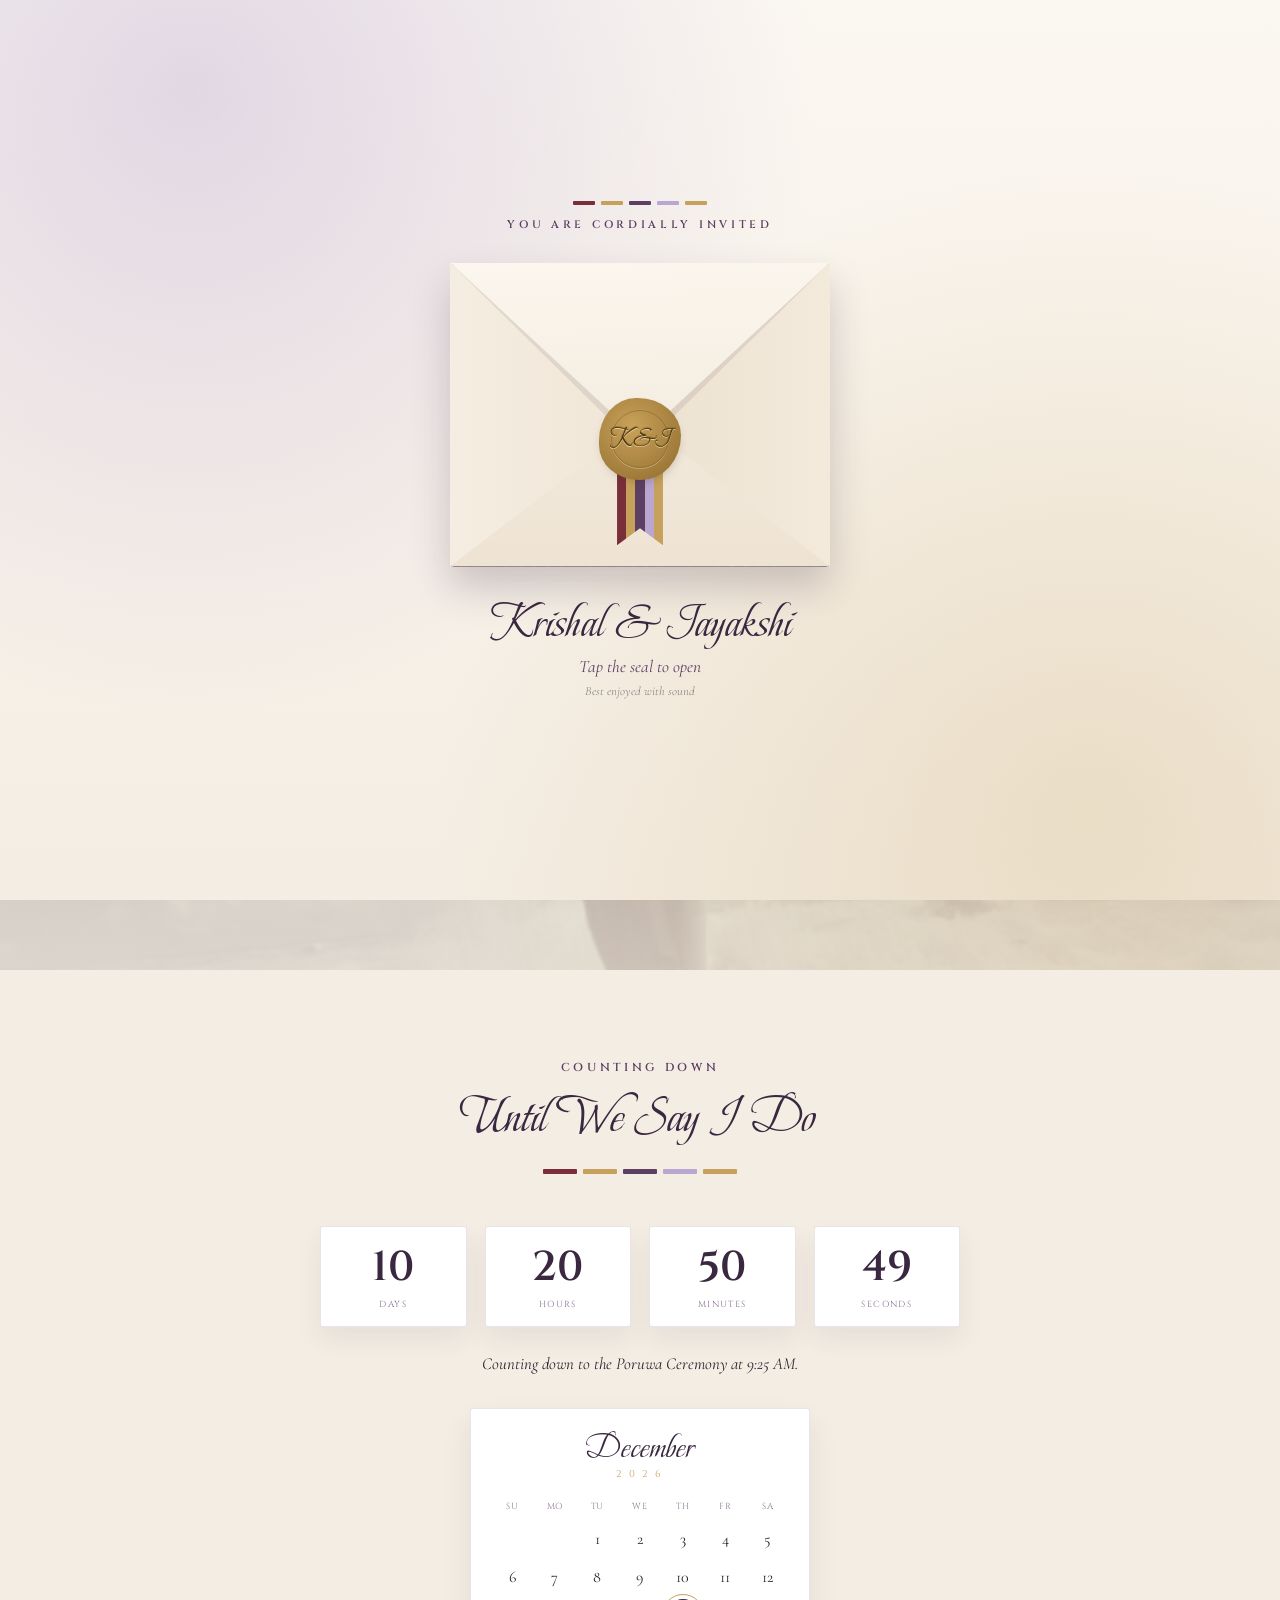
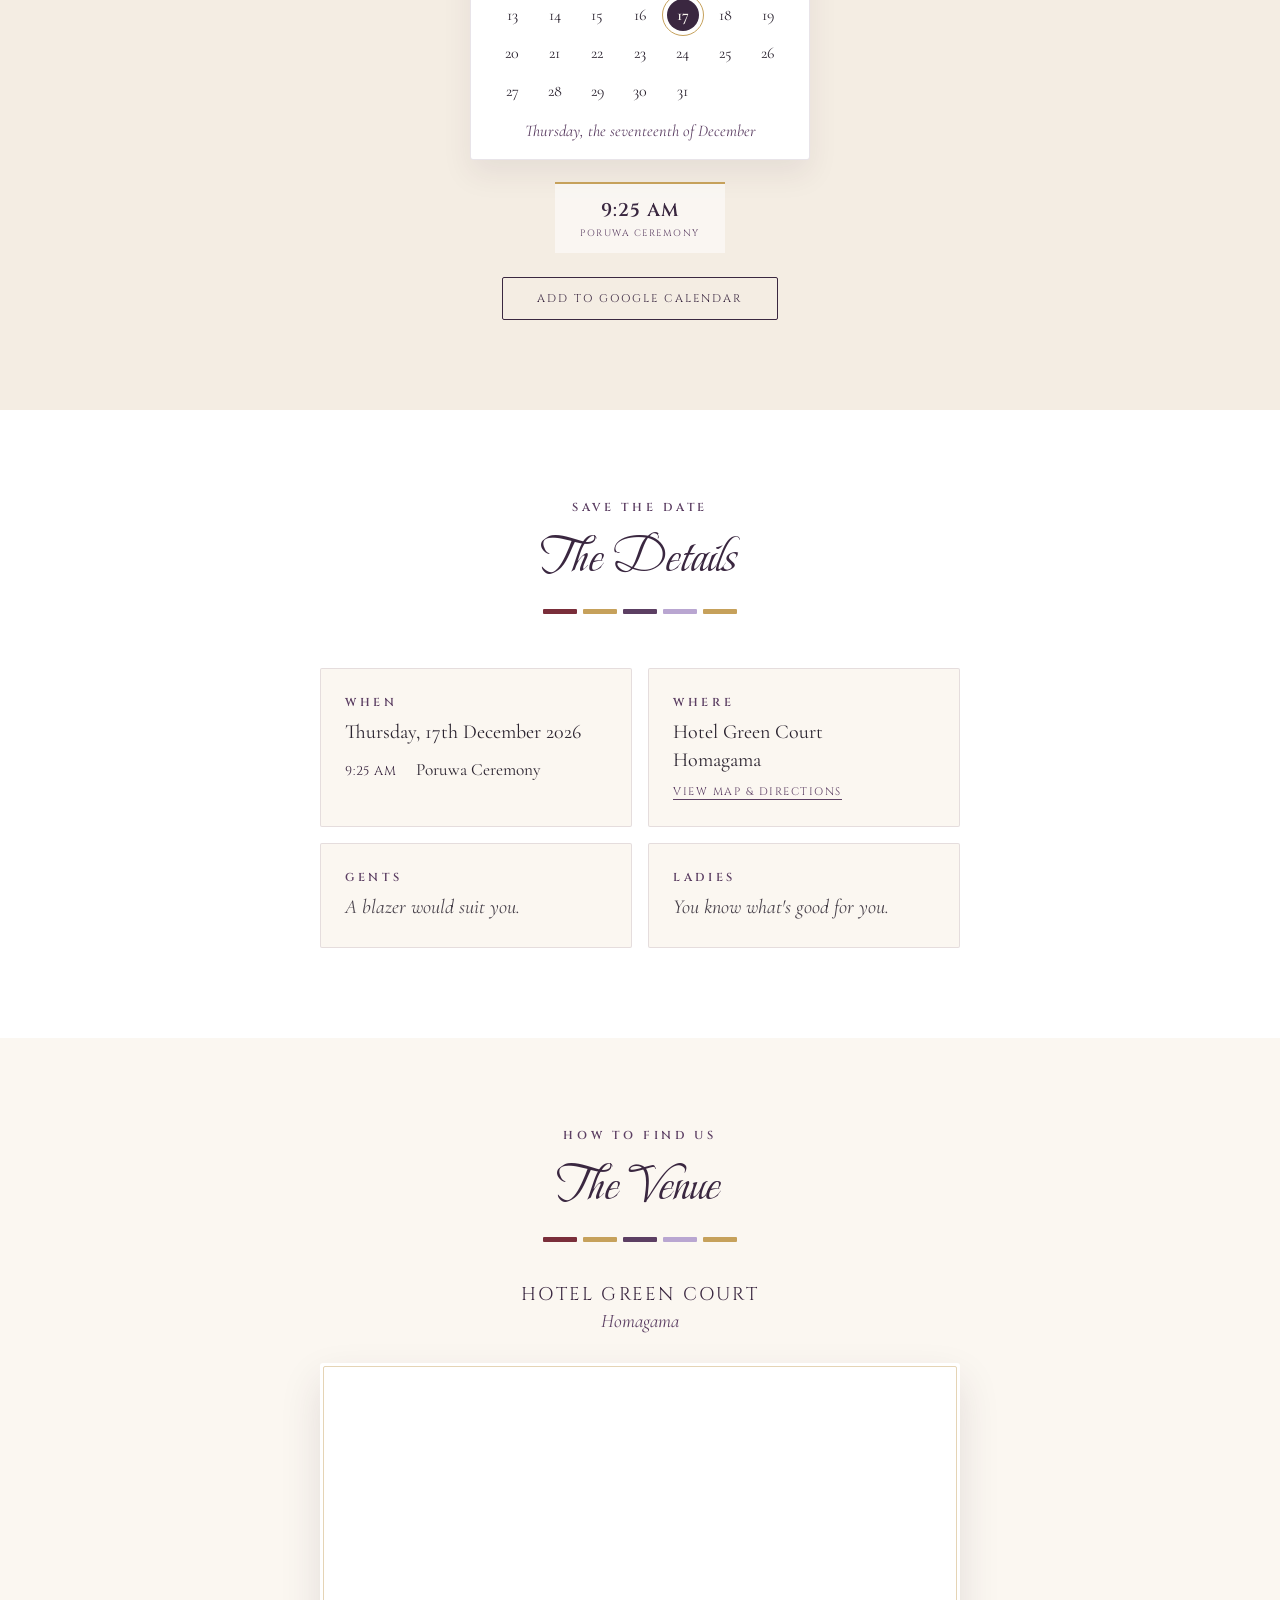
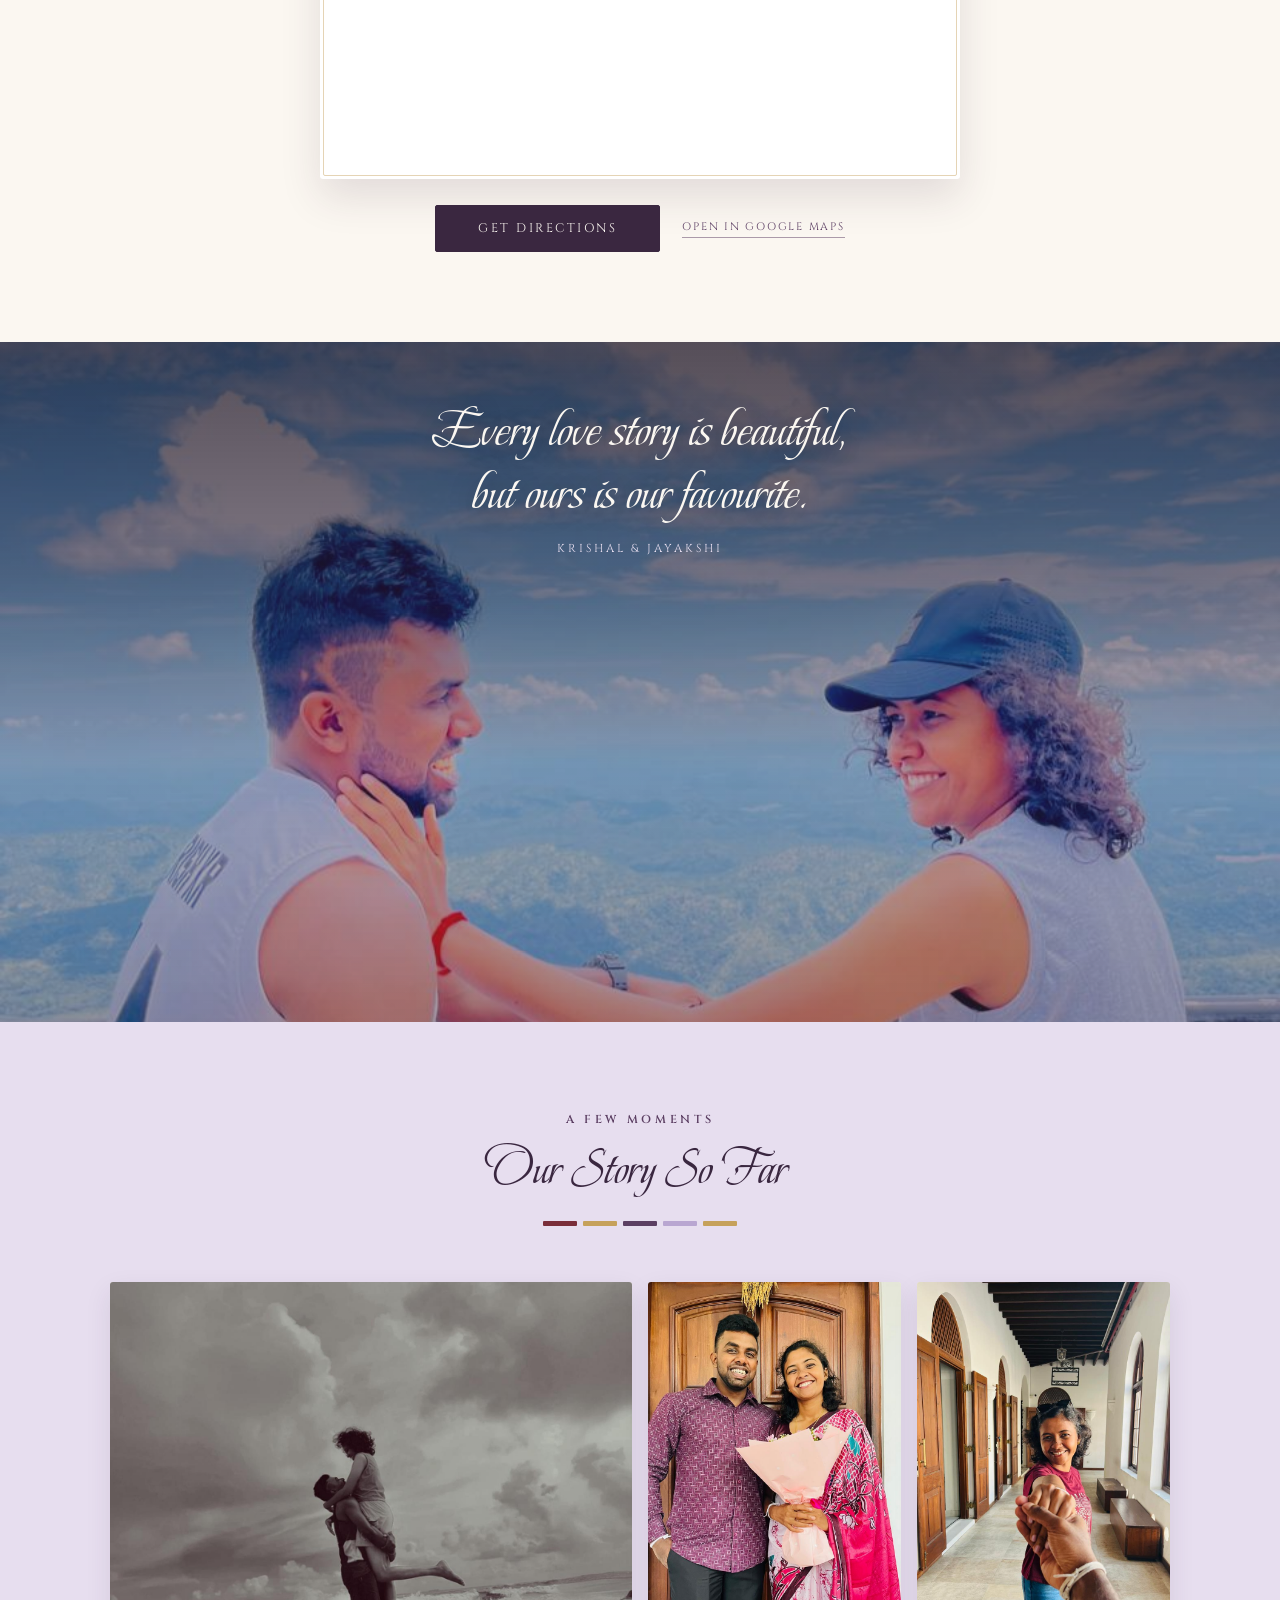
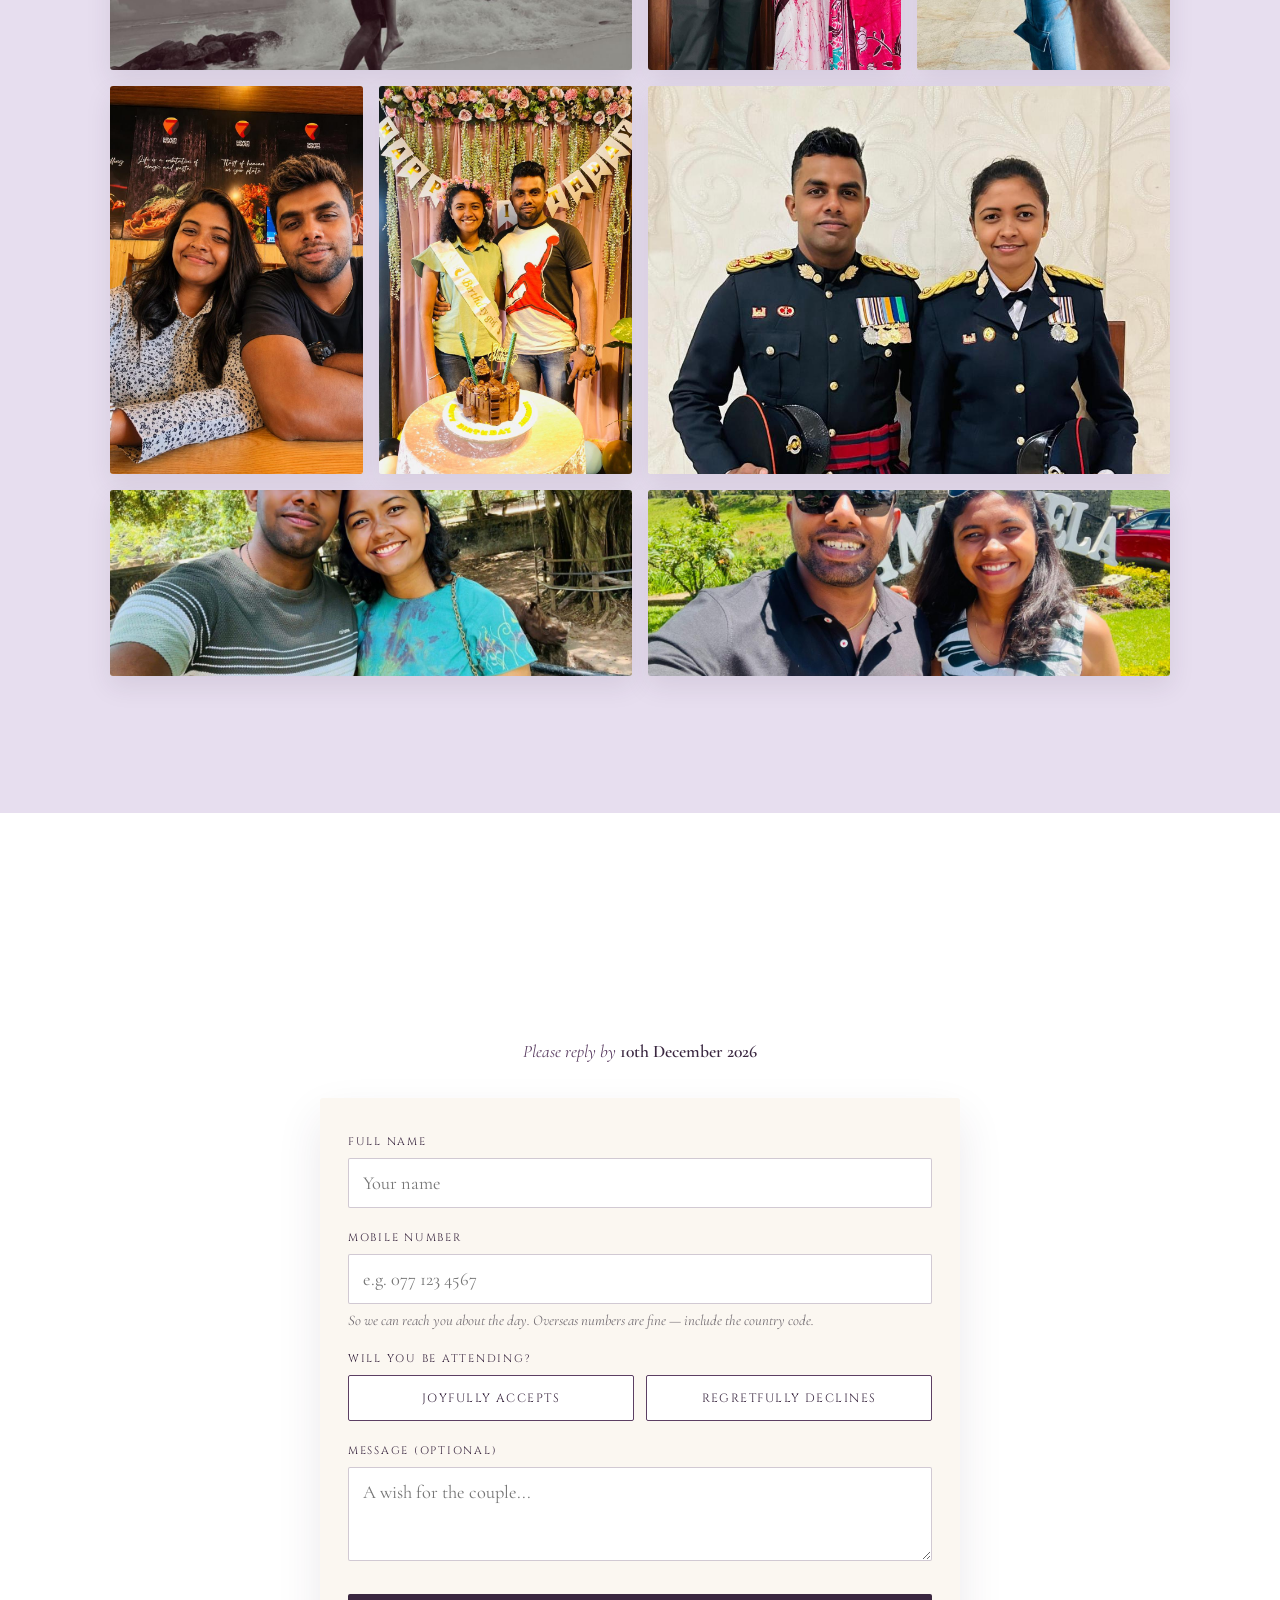
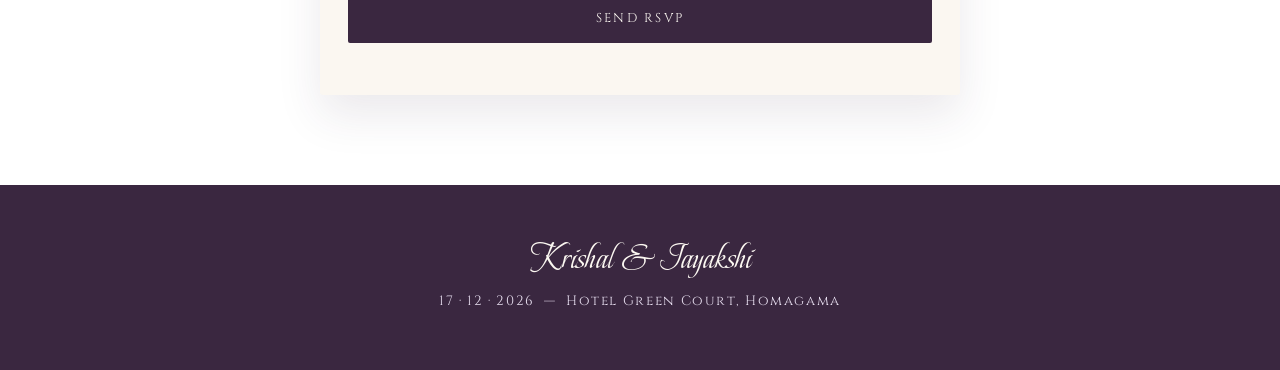
==== commit 896558ed: "Poruwa Ceremony only; collect mobile numbers on RSVP - Remove the Evening Ceremony time everywhere a" ====
--- a/index.html
+++ b/index.html
@@ -11,7 +11,7 @@
 <!-- ?v= must change on every deploy. GitHub Pages lets browsers reuse files
      for 10 minutes, so without a new version a returning visitor can get the
      new page with the OLD stylesheet — and a broken layout. -->
-<link rel="stylesheet" href="css/style.css?v=2026100501">
+<link rel="stylesheet" href="css/style.css?v=2026100502">
 </head>
 <body>
 
@@ -147,14 +147,10 @@
 
     <div class="day-times reveal reveal-delay-1">
       <div class="day-time"><span class="dt-time">9:25 AM</span><span class="dt-label">Poruwa Ceremony</span></div>
-      <div class="day-time"><span class="dt-time">6:00 PM</span><span class="dt-label">Evening Ceremony</span></div>
     </div>
 
     <div class="cal-actions reveal reveal-delay-2">
-      <a class="calendar-btn" id="calendarBtn" href="#" target="_blank" rel="noopener">Google Calendar</a>
-      <!-- No `download` attribute on purpose: without it, iPhones open the
-           .ics straight into the Calendar app's "Add" sheet. -->
-      <a class="calendar-btn" href="wedding.ics">Apple · Outlook</a>
+      <a class="calendar-btn" id="calendarBtn" href="#" target="_blank" rel="noopener">Add to Google Calendar</a>
     </div>
   </div>
 </section>
@@ -170,7 +166,6 @@
         <p>Thursday, 17th December 2026</p>
         <ul class="when-times">
           <li><span>9:25 AM</span> Poruwa Ceremony</li>
-          <li><span>6:00 PM</span> Evening Ceremony</li>
         </ul>
       </div>
       <div class="detail-card reveal reveal-delay-1">
@@ -299,7 +294,13 @@
     <form class="rsvp-form reveal" id="rsvpForm">
       <div class="field">
         <label for="guestName">Full Name</label>
-        <input type="text" id="guestName" placeholder="Your name" required>
+        <input type="text" id="guestName" placeholder="Your name" autocomplete="name" required>
+      </div>
+
+      <div class="field">
+        <label for="guestPhone">Mobile Number</label>
+        <input type="tel" id="guestPhone" placeholder="e.g. 077 123 4567" autocomplete="tel" inputmode="tel" required>
+        <p class="field-hint">So we can reach you about the day. Overseas numbers are fine — include the country code.</p>
       </div>
 
       <div class="field">
@@ -386,7 +387,7 @@
       <div class="dash-table-wrap">
         <table id="dashTable">
           <thead>
-            <tr><th>Name</th><th>Status</th><th>Guests</th><th>Message</th><th>Submitted</th></tr>
+            <tr><th>Name</th><th>Mobile</th><th>Status</th><th>Guests</th><th>Message</th><th>Submitted</th></tr>
           </thead>
           <tbody id="dashBody"></tbody>
         </table>
@@ -396,6 +397,6 @@
   </div>
 </div>
 
-<script src="js/main.js?v=2026100501"></script>
+<script src="js/main.js?v=2026100502"></script>
 </body>
 </html>
--- a/css/style.css
+++ b/css/style.css
@@ -501,7 +501,7 @@
   letter-spacing:0.16em; text-transform:uppercase; color:var(--plum-deep);
   margin-bottom:9px;
 }
-.field input[type=text], .field textarea{
+.field input[type=text], .field input[type=tel], .field textarea{
   width:100%; padding:13px 14px;
   font-family:'Cormorant Garamond', serif; font-size:1.15rem;
   border:1px solid rgba(92,63,99,0.28);
@@ -519,6 +519,7 @@
 }
 .toggle-btn.active{ background:var(--plum-deep); color:var(--cream); border-color:var(--plum-deep); }
 .toggle-btn.active.no{ background:var(--burgundy); border-color:var(--burgundy); }
+.field-hint{ margin-top:7px; font-size:0.92rem; font-style:italic; opacity:0.65; }
 .guests-field{ display:none; }
 .guests-field.show{ display:block; }
 
@@ -625,6 +626,8 @@
 table{ width:100%; border-collapse:collapse; font-size:0.95rem; min-width:520px; }
 th, td{ text-align:left; padding:10px 12px; border-bottom:1px solid rgba(92,63,99,0.1); }
 th{ font-family:'Cinzel',serif; font-size:0.62rem; letter-spacing:0.08em; text-transform:uppercase; color:var(--plum-deep); background:var(--lavender-soft); }
+.tel-link{ color:var(--plum-deep); text-decoration:none; border-bottom:1px dotted rgba(92,63,99,0.5); white-space:nowrap; }
+.tel-link:hover{ border-bottom-style:solid; }
 .pill{ display:inline-block; white-space:nowrap; padding:3px 10px; border-radius:20px; font-size:0.78rem; font-family:'Cinzel',serif; letter-spacing:0.03em; }
 .pill.yes{ background:#E3EEDF; color:#3D6B45; }
 .pill.no{ background:#F5E1E4; color:var(--burgundy); }
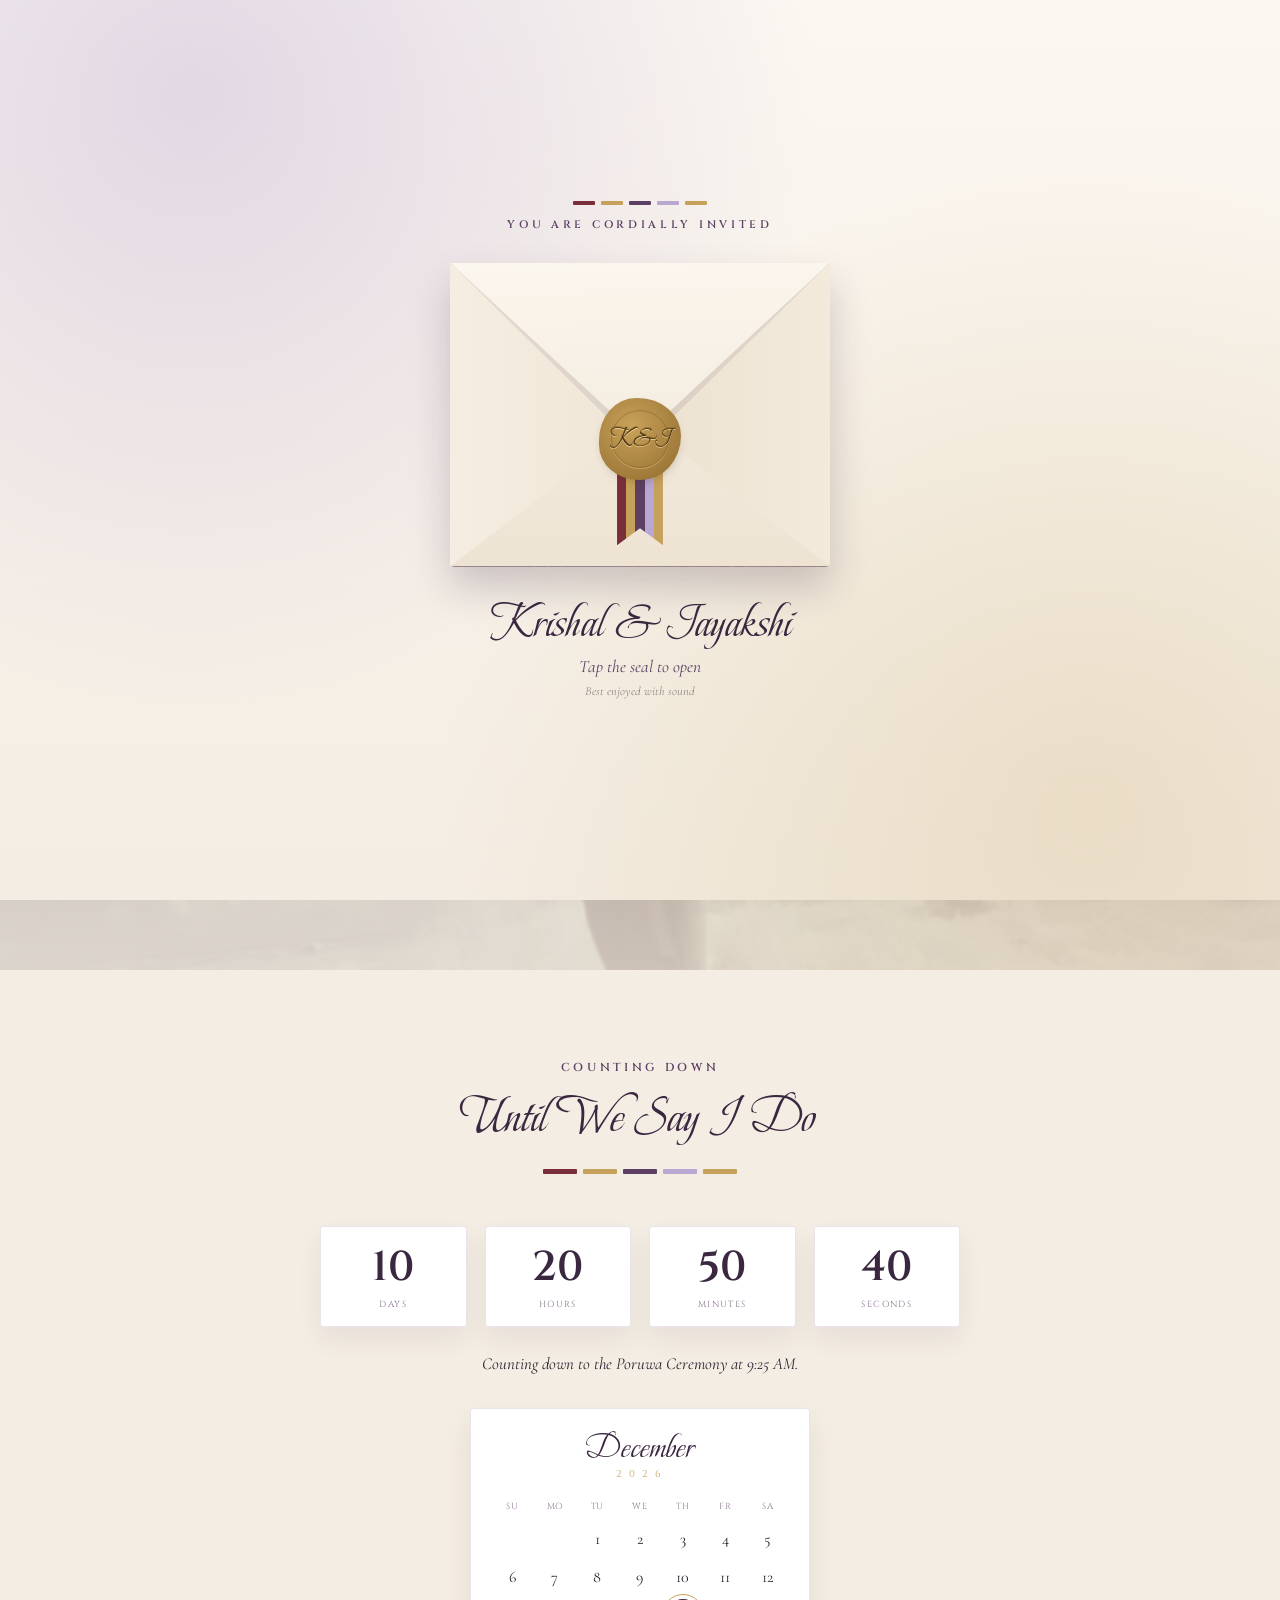
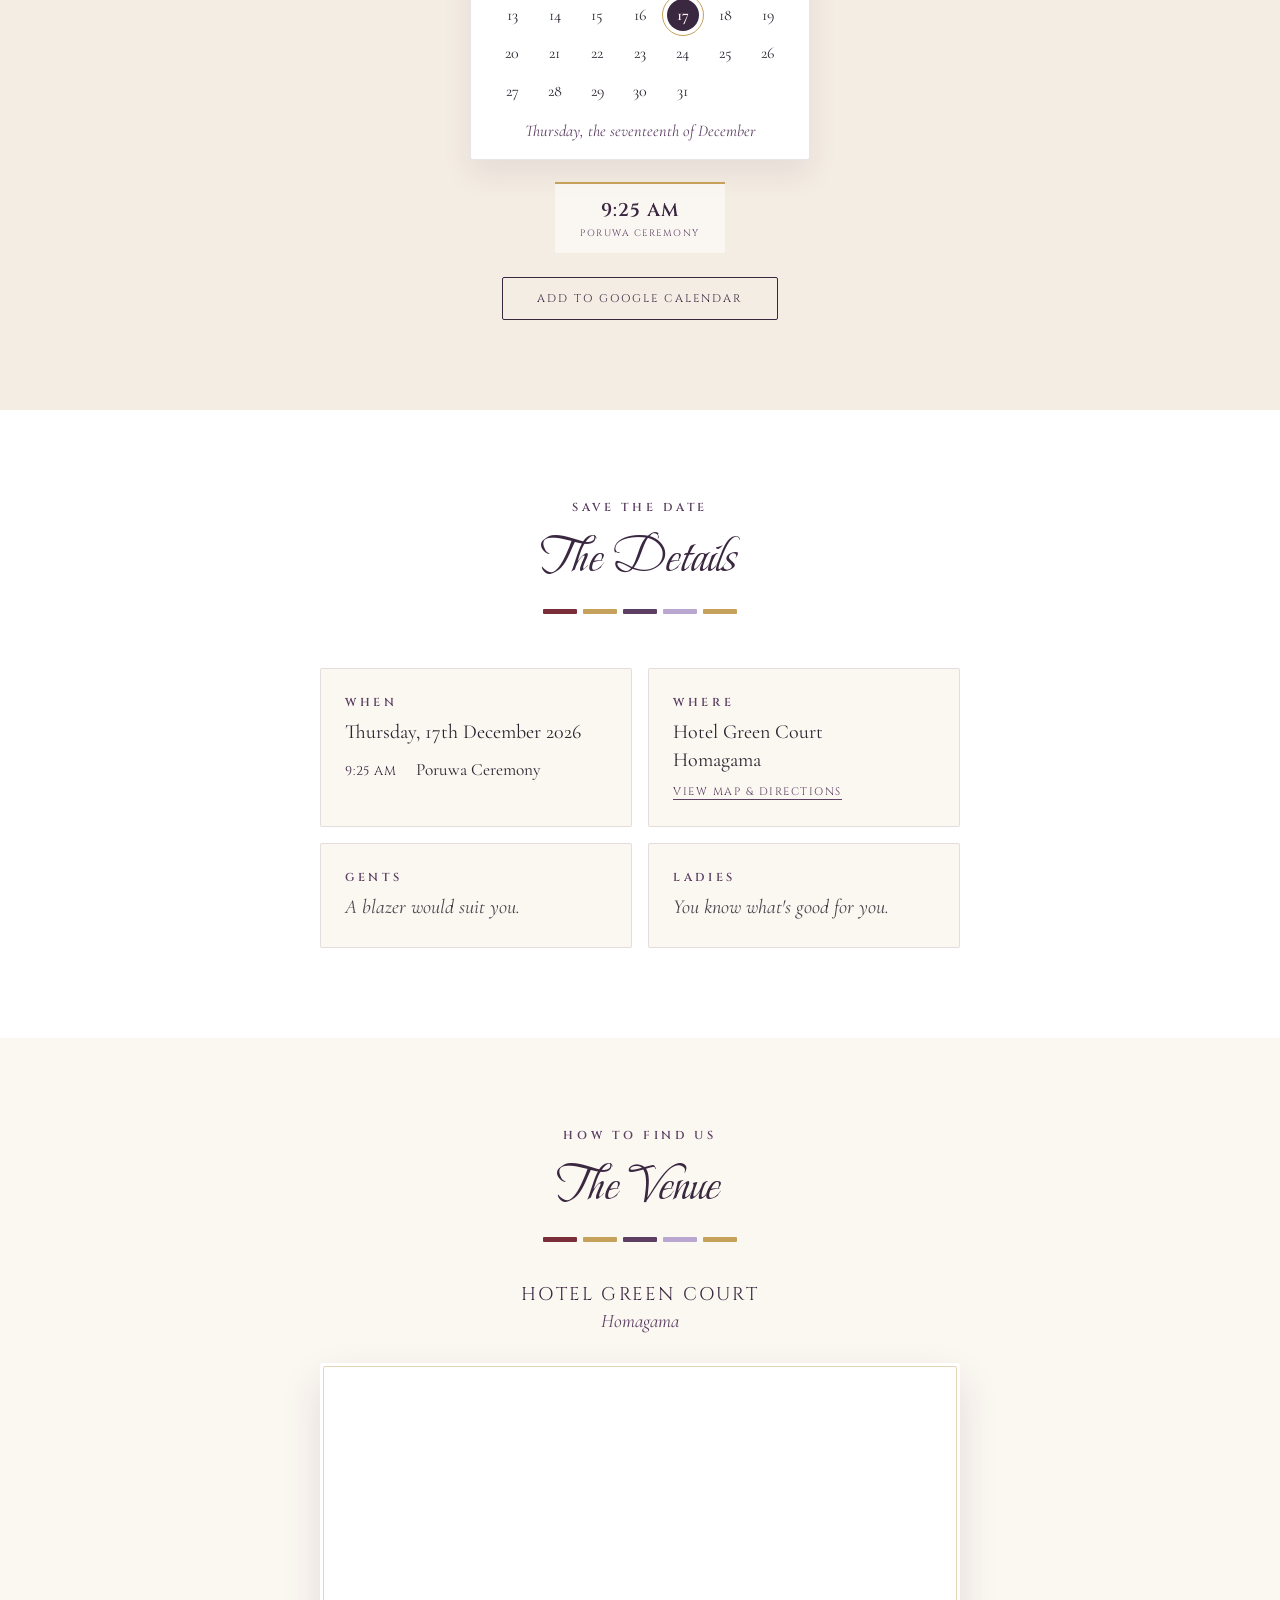
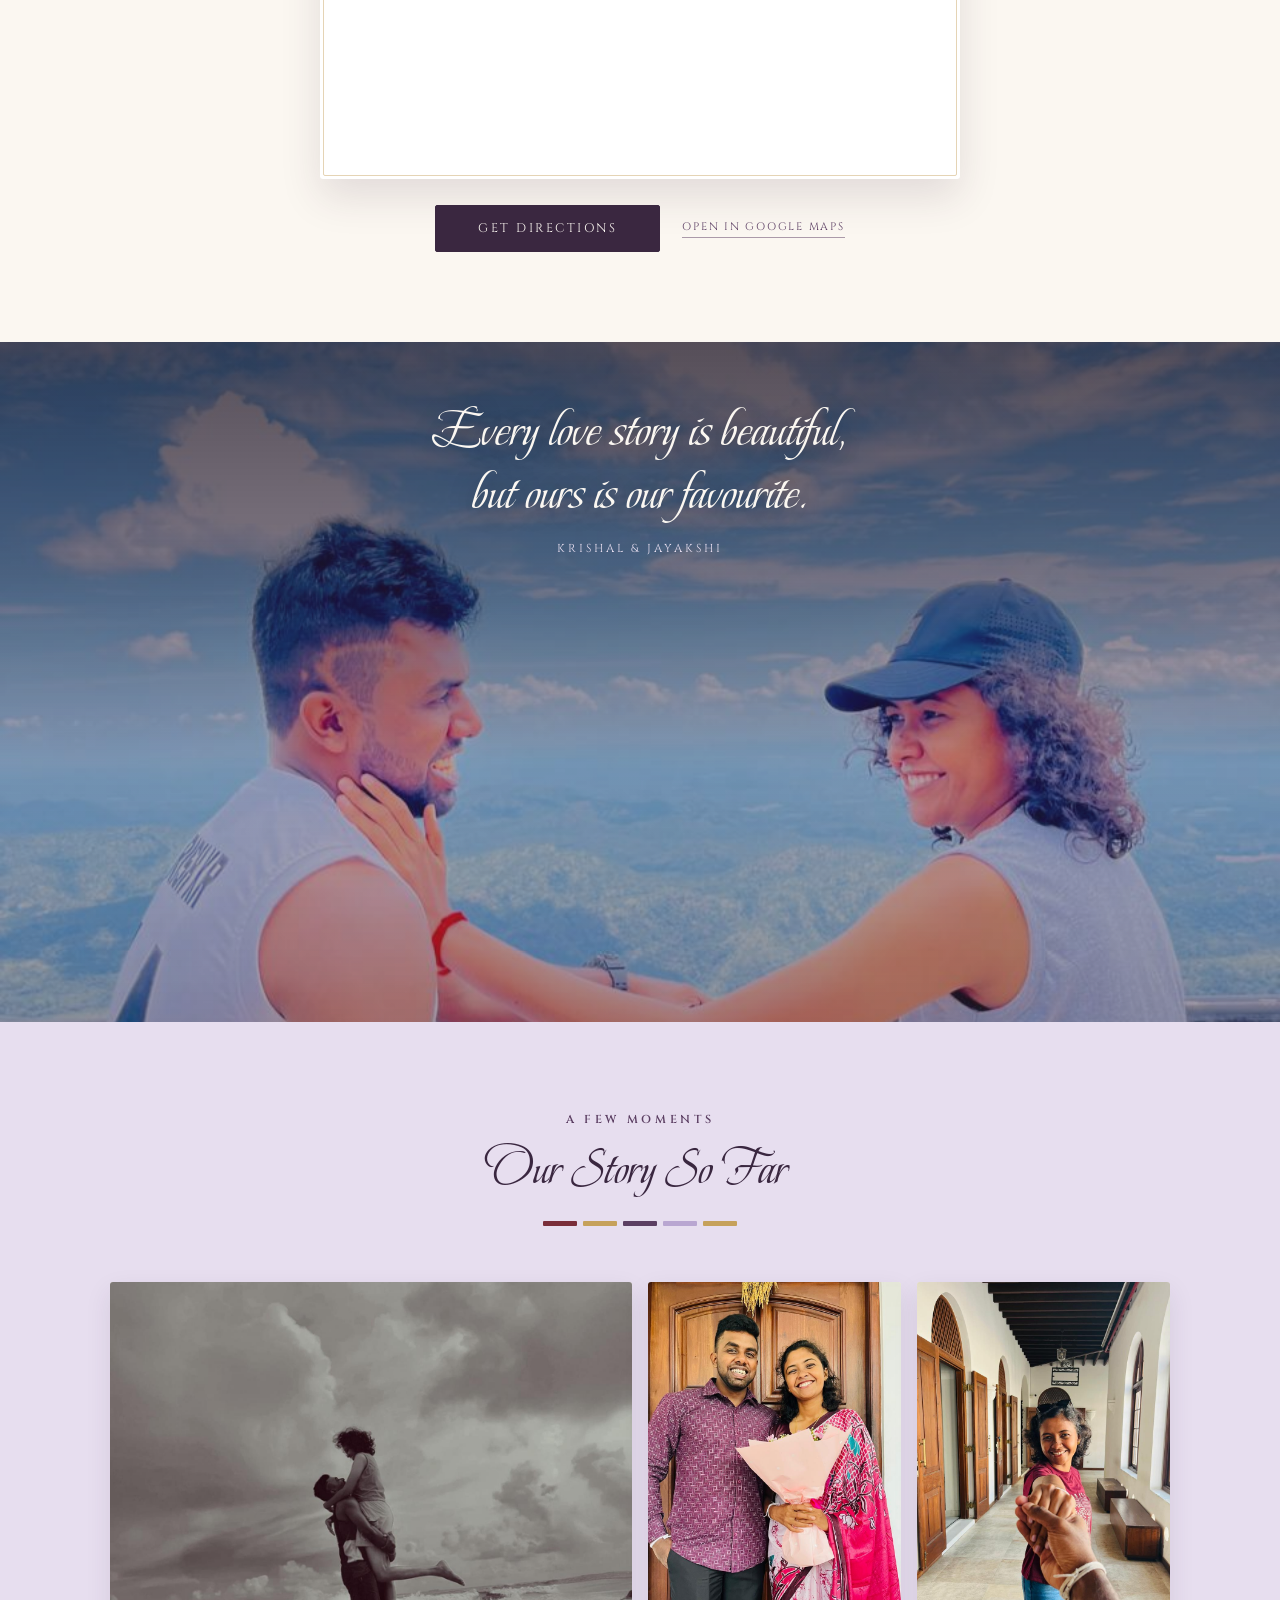
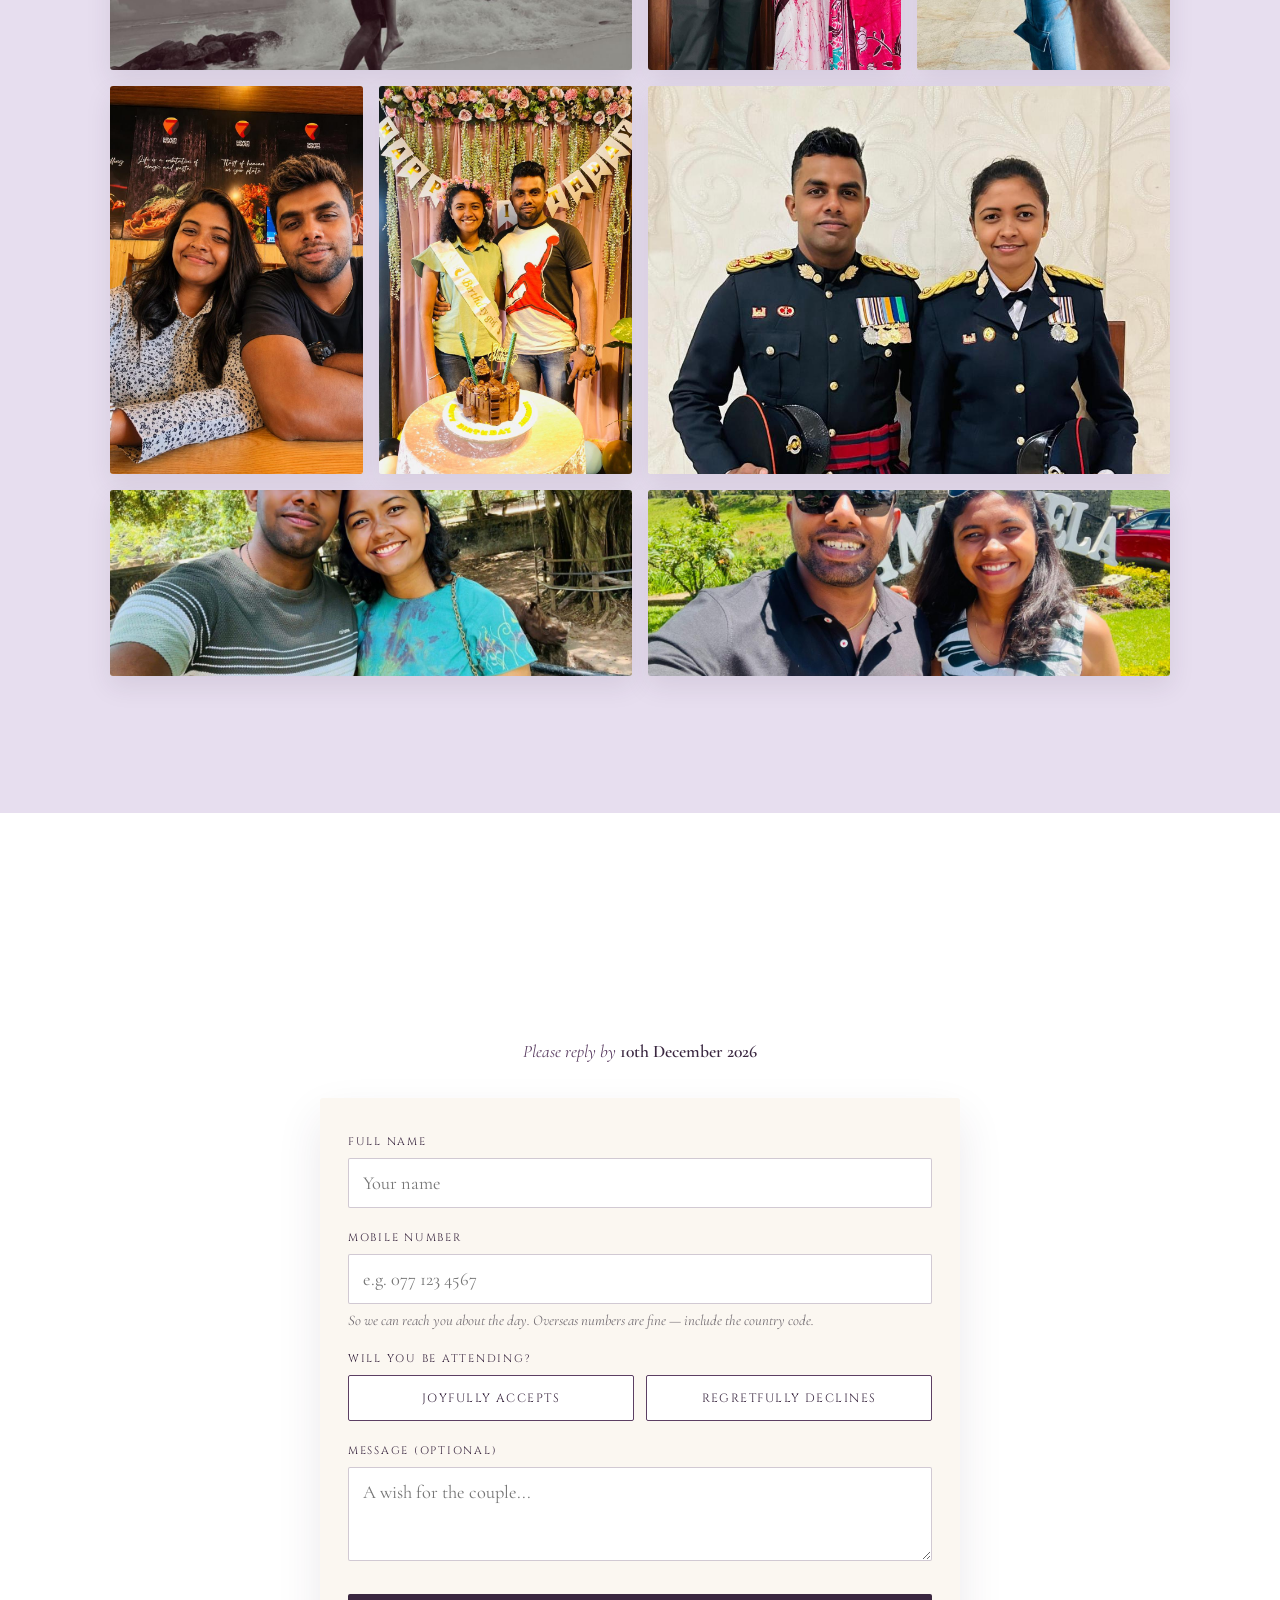
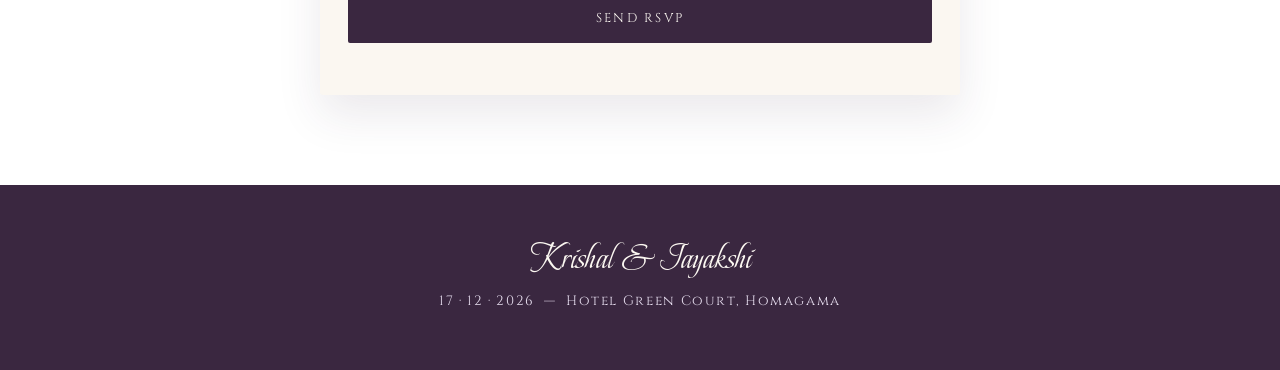
==== commit 8a1f0f38: "Add link preview card for WhatsApp, Facebook and iMessage 1200x630 share card (146 KB, under WhatsAp" ====
--- a/index.html
+++ b/index.html
@@ -4,6 +4,30 @@
 <meta charset="UTF-8">
 <meta name="viewport" content="width=device-width, initial-scale=1.0">
 <title>Krishal &amp; Jayakshi — 17th December 2026</title>
+<meta name="description" content="You are cordially invited to the wedding of Krishal &amp; Jayakshi · Thursday, 17 December 2026 · Poruwa Ceremony 9:25 AM · Hotel Green Court, Homagama.">
+
+<!-- Link preview (WhatsApp, Facebook, iMessage, Telegram, LinkedIn, X).
+     Apps read these without running any JavaScript, so the preview is the
+     same for every guest; a ?to= name only appears once the link is opened.
+     URLs must be absolute. If the card changes, give it a NEW filename —
+     apps cache previews per image URL and won't notice an edit in place. -->
+<meta property="og:type" content="website">
+<meta property="og:site_name" content="Krishal &amp; Jayakshi">
+<meta property="og:title" content="Krishal &amp; Jayakshi are getting married">
+<meta property="og:description" content="Thursday, 17 December 2026 · Poruwa Ceremony 9:25 AM · Hotel Green Court, Homagama. Tap to open your invitation.">
+<meta property="og:url" content="https://openflowfun.github.io/wedding-invitation/">
+<meta property="og:image" content="https://openflowfun.github.io/wedding-invitation/images/share-card.jpg">
+<meta property="og:image:secure_url" content="https://openflowfun.github.io/wedding-invitation/images/share-card.jpg">
+<meta property="og:image:type" content="image/jpeg">
+<meta property="og:image:width" content="1200">
+<meta property="og:image:height" content="630">
+<meta property="og:image:alt" content="Wedding invitation card for Krishal &amp; Jayakshi, 17 December 2026, with an illustration of the couple">
+<meta name="twitter:card" content="summary_large_image">
+<meta name="twitter:title" content="Krishal &amp; Jayakshi are getting married">
+<meta name="twitter:description" content="Thursday, 17 December 2026 · Poruwa Ceremony 9:25 AM · Hotel Green Court, Homagama.">
+<meta name="twitter:image" content="https://openflowfun.github.io/wedding-invitation/images/share-card.jpg">
+<meta name="theme-color" content="#FBF7F1">
+
 <link rel="icon" type="image/svg+xml" href="images/favicon.svg">
 <link rel="preconnect" href="https://fonts.googleapis.com">
 <link rel="preconnect" href="https://fonts.gstatic.com" crossorigin>
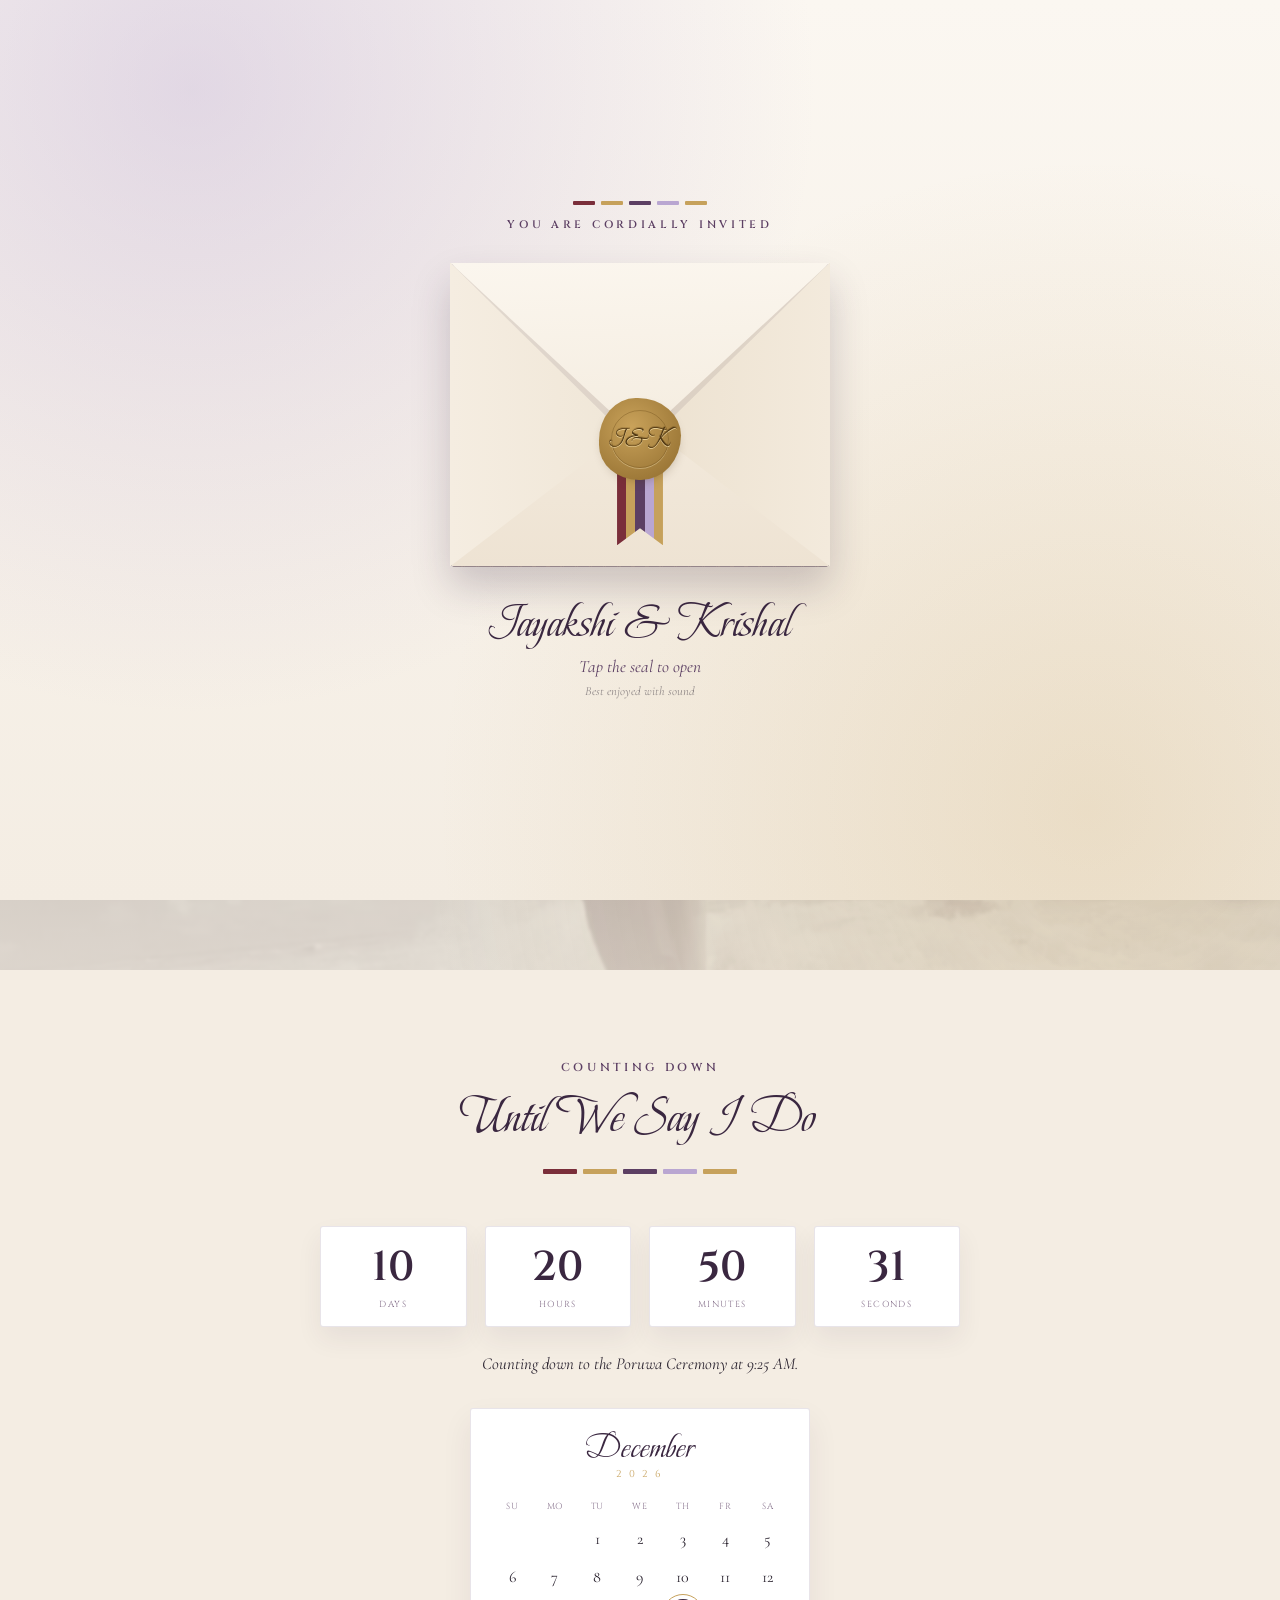
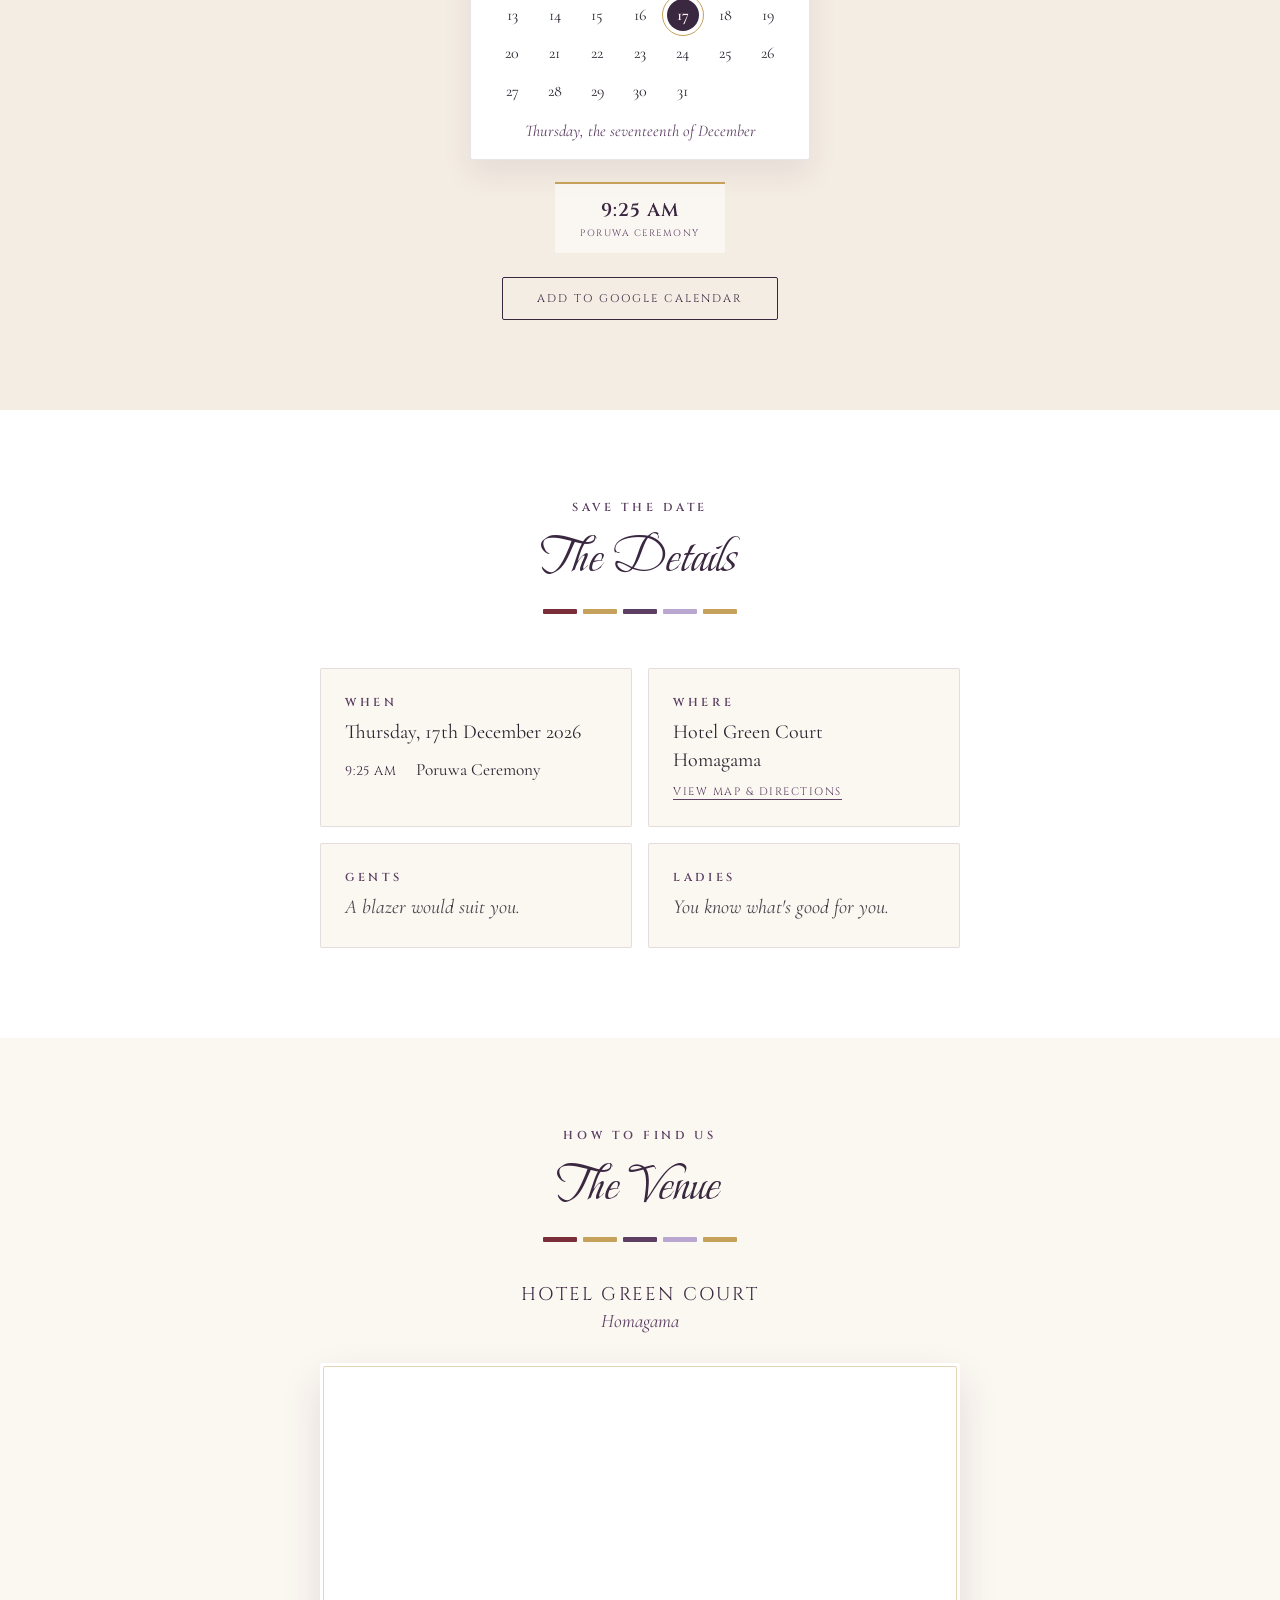
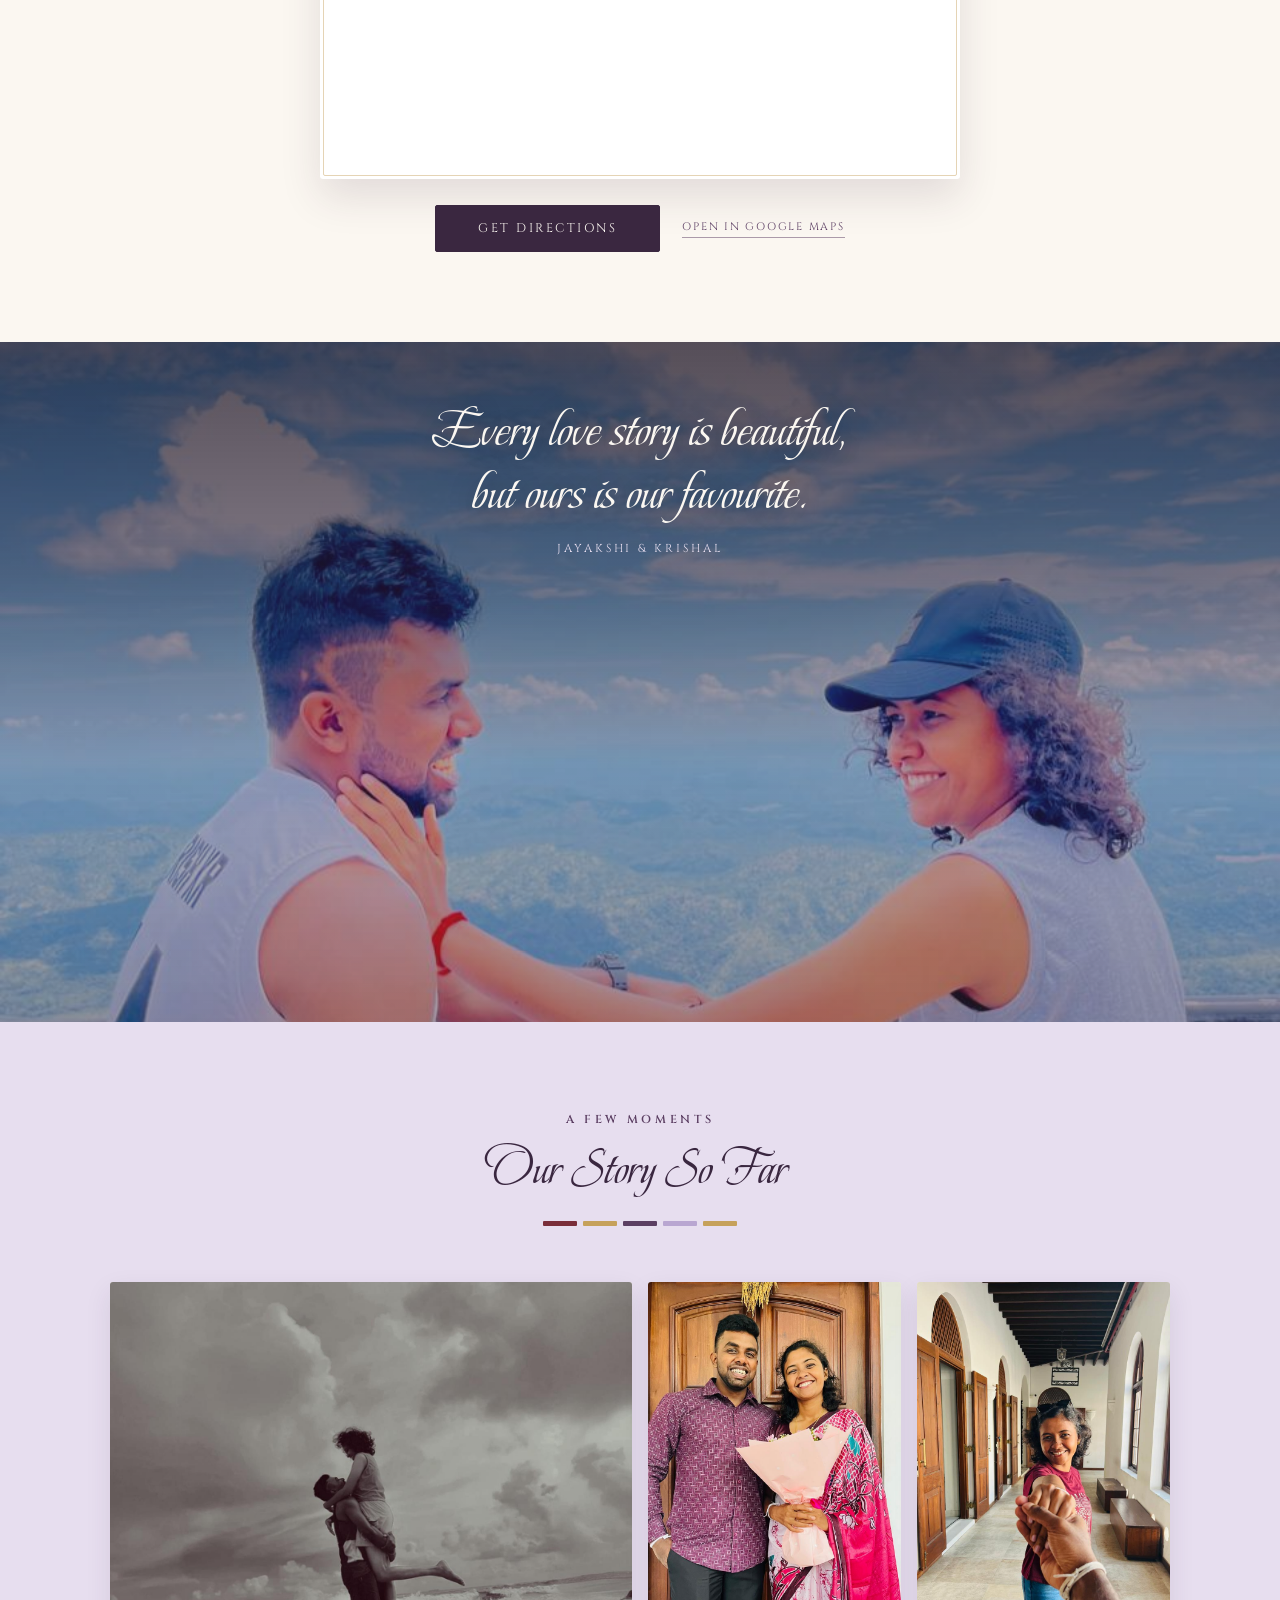
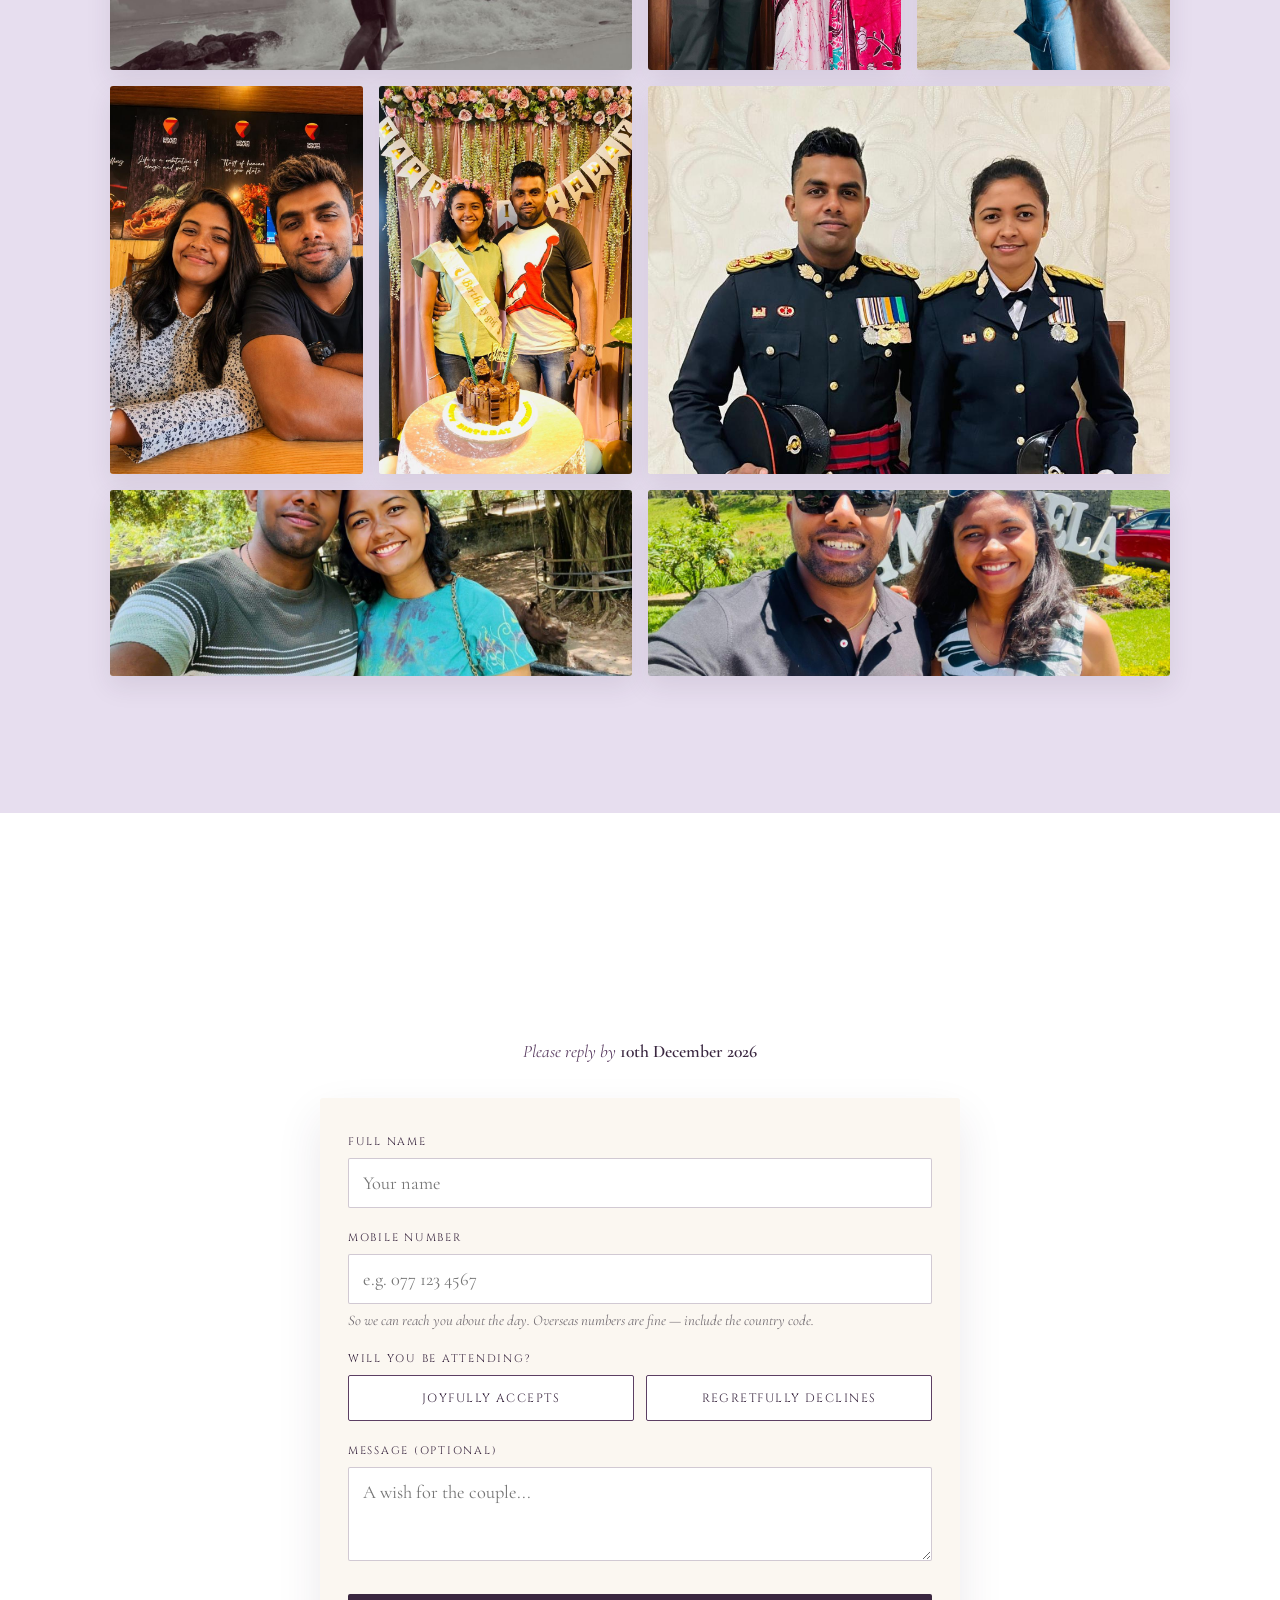
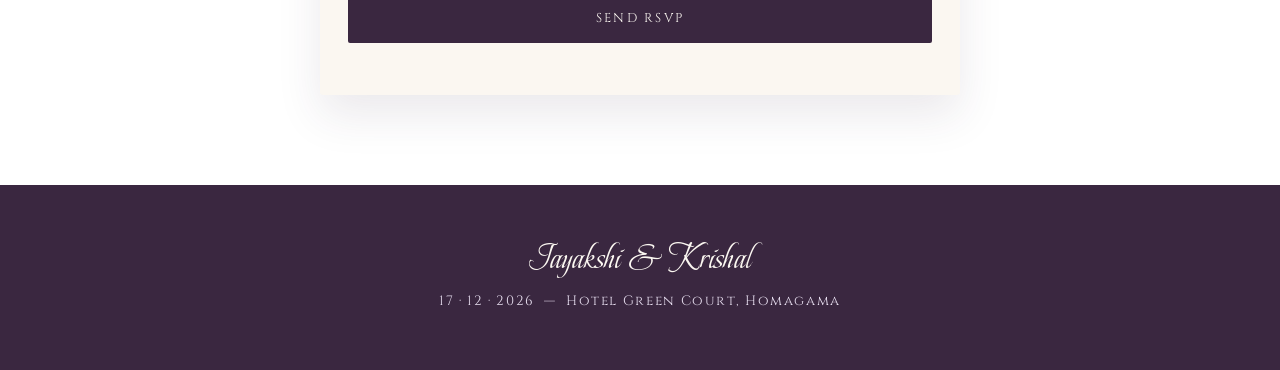
==== commit d1e79751: "Client feedback: Jayakshi & Krishal order; liquor question on RSVP - Names now read Jayakshi & Krish" ====
--- a/index.html
+++ b/index.html
@@ -3,8 +3,8 @@
 <head>
 <meta charset="UTF-8">
 <meta name="viewport" content="width=device-width, initial-scale=1.0">
-<title>Krishal &amp; Jayakshi — 17th December 2026</title>
-<meta name="description" content="You are cordially invited to the wedding of Krishal &amp; Jayakshi · Thursday, 17 December 2026 · Poruwa Ceremony 9:25 AM · Hotel Green Court, Homagama.">
+<title>Jayakshi &amp; Krishal — 17th December 2026</title>
+<meta name="description" content="You are cordially invited to the wedding of Jayakshi &amp; Krishal · Thursday, 17 December 2026 · Poruwa Ceremony 9:25 AM · Hotel Green Court, Homagama.">
 
 <!-- Link preview (WhatsApp, Facebook, iMessage, Telegram, LinkedIn, X).
      Apps read these without running any JavaScript, so the preview is the
@@ -12,20 +12,20 @@
      URLs must be absolute. If the card changes, give it a NEW filename —
      apps cache previews per image URL and won't notice an edit in place. -->
 <meta property="og:type" content="website">
-<meta property="og:site_name" content="Krishal &amp; Jayakshi">
-<meta property="og:title" content="Krishal &amp; Jayakshi are getting married">
+<meta property="og:site_name" content="Jayakshi &amp; Krishal">
+<meta property="og:title" content="Jayakshi &amp; Krishal are getting married">
 <meta property="og:description" content="Thursday, 17 December 2026 · Poruwa Ceremony 9:25 AM · Hotel Green Court, Homagama. Tap to open your invitation.">
 <meta property="og:url" content="https://openflowfun.github.io/wedding-invitation/">
-<meta property="og:image" content="https://openflowfun.github.io/wedding-invitation/images/share-card.jpg">
-<meta property="og:image:secure_url" content="https://openflowfun.github.io/wedding-invitation/images/share-card.jpg">
+<meta property="og:image" content="https://openflowfun.github.io/wedding-invitation/images/share-card-2.jpg">
+<meta property="og:image:secure_url" content="https://openflowfun.github.io/wedding-invitation/images/share-card-2.jpg">
 <meta property="og:image:type" content="image/jpeg">
 <meta property="og:image:width" content="1200">
 <meta property="og:image:height" content="630">
-<meta property="og:image:alt" content="Wedding invitation card for Krishal &amp; Jayakshi, 17 December 2026, with an illustration of the couple">
+<meta property="og:image:alt" content="Wedding invitation card for Jayakshi &amp; Krishal, 17 December 2026, with an illustration of the couple">
 <meta name="twitter:card" content="summary_large_image">
-<meta name="twitter:title" content="Krishal &amp; Jayakshi are getting married">
+<meta name="twitter:title" content="Jayakshi &amp; Krishal are getting married">
 <meta name="twitter:description" content="Thursday, 17 December 2026 · Poruwa Ceremony 9:25 AM · Hotel Green Court, Homagama.">
-<meta name="twitter:image" content="https://openflowfun.github.io/wedding-invitation/images/share-card.jpg">
+<meta name="twitter:image" content="https://openflowfun.github.io/wedding-invitation/images/share-card-2.jpg">
 <meta name="theme-color" content="#FBF7F1">
 
 <link rel="icon" type="image/svg+xml" href="images/favicon.svg">
@@ -35,7 +35,7 @@
 <!-- ?v= must change on every deploy. GitHub Pages lets browsers reuse files
      for 10 minutes, so without a new version a returning visitor can get the
      new page with the OLD stylesheet — and a broken layout. -->
-<link rel="stylesheet" href="css/style.css?v=2026100502">
+<link rel="stylesheet" href="css/style.css?v=2026101401">
 </head>
 <body>
 
@@ -53,7 +53,7 @@
     <span class="env-letter">
       <img class="letter-art" src="images/couple-illustration.webp" alt="">
       <span class="letter-kicker">The wedding of</span>
-      <span class="letter-names">Krishal &amp; Jayakshi</span>
+      <span class="letter-names">Jayakshi &amp; Krishal</span>
       <span class="letter-date">17 · 12 · 2026</span>
       <span class="letter-rule"></span>
       <span class="letter-dear">Dear,</span>
@@ -65,11 +65,11 @@
     <!-- Ribbon in the ribbon-divider colours, hanging from the seal like a
          medal ribbon — a nod to the two of you in service dress. -->
     <span class="env-ribbon"></span>
-    <span class="env-seal"><span class="seal-mark">K&amp;J</span></span>
+    <span class="env-seal"><span class="seal-mark">J&amp;K</span></span>
   </button>
 
   <div class="intro-foot">
-    <p class="intro-names">Krishal &amp; Jayakshi</p>
+    <p class="intro-names">Jayakshi &amp; Krishal</p>
     <p class="intro-tap">Tap the seal to open</p>
     <p class="intro-sound" id="introSound">Best enjoyed with sound</p>
   </div>
@@ -100,7 +100,7 @@
 </div>
 
 <div class="topbar">
-  <a href="#home" class="monogram">K&nbsp;&amp;&nbsp;J</a>
+  <a href="#home" class="monogram">J&nbsp;&amp;&nbsp;K</a>
   <button class="hamburger" id="hamburgerBtn" aria-label="Open menu">
     <span></span><span></span><span></span>
   </button>
@@ -123,11 +123,11 @@
   </div>
   <!-- hero-step + --i: after the envelope opens, these rise in one by one. -->
   <div class="hero-eyebrow eyebrow hero-step" style="--i:0">Together with their families</div>
-  <h1 class="hero-step" style="--i:1">Krishal <span class="amp">&amp;</span> Jayakshi</h1>
+  <h1 class="hero-step" style="--i:1">Jayakshi <span class="amp">&amp;</span> Krishal</h1>
   <div class="hero-sub hero-step" style="--i:2">are getting married</div>
   <div class="couple-img-wrap" id="heroImg">
     <div class="couple-photo illustrated hero-step" style="--i:3">
-      <img src="images/couple-illustration.webp" alt="Illustration of Krishal in service dress and Jayakshi in her bridal sari, holding a bouquet">
+      <img src="images/couple-illustration.webp" alt="Illustration of Jayakshi in her bridal sari, holding a bouquet, and Krishal in service dress">
     </div>
   </div>
   <div class="hero-date hero-step" style="--i:4">17th December 2026</div>
@@ -248,11 +248,11 @@
 <!-- Cinematic full-bleed band -->
 <section class="band" id="band">
   <div class="band-media" id="bandMedia">
-    <img src="images/couple-mountains.jpg" alt="Krishal and Jayakshi overlooking the hills" loading="lazy">
+    <img src="images/couple-mountains.jpg" alt="Jayakshi and Krishal overlooking the hills" loading="lazy">
   </div>
   <div class="band-inner">
     <div class="band-quote script reveal">Every love story is beautiful,<br>but ours is our favourite.</div>
-    <div class="band-sub reveal reveal-delay-1">Krishal &amp; Jayakshi</div>
+    <div class="band-sub reveal reveal-delay-1">Jayakshi &amp; Krishal</div>
   </div>
 </section>
 
@@ -344,6 +344,16 @@
         </div>
       </div>
 
+      <!-- Only asked of guests who are coming; shown with the guest count. -->
+      <div class="field guests-field" id="liquorField">
+        <label id="liquorLabel">Will you be consuming liquor?</label>
+        <div class="toggle-group" role="group" aria-labelledby="liquorLabel">
+          <button type="button" class="toggle-btn liquor-btn" data-val="yes" aria-pressed="false">Yes</button>
+          <button type="button" class="toggle-btn liquor-btn" data-val="no" aria-pressed="false">No</button>
+        </div>
+        <p class="field-hint">This helps us plan. Please answer for your whole party.</p>
+      </div>
+
       <div class="field">
         <label for="guestMsg">Message (optional)</label>
         <textarea id="guestMsg" rows="3" placeholder="A wish for the couple..."></textarea>
@@ -362,7 +372,7 @@
 </section>
 
 <footer>
-  <div class="script reveal">Krishal &amp; Jayakshi</div>
+  <div class="script reveal">Jayakshi &amp; Krishal</div>
   <p class="reveal reveal-delay-1">17 · 12 · 2026 &nbsp;—&nbsp; Hotel Green Court, Homagama</p>
 </footer>
 
@@ -398,6 +408,8 @@
         <div class="stat"><div class="num" id="statYes">0</div><div class="lbl">Attending</div></div>
         <div class="stat"><div class="num" id="statNo">0</div><div class="lbl">Not Attending</div></div>
         <div class="stat"><div class="num" id="statGuests">0</div><div class="lbl">Total Guests</div></div>
+        <!-- Guests in parties that answered Yes to liquor — a figure for planning the bar. -->
+        <div class="stat"><div class="num" id="statLiquor">0</div><div class="lbl">Liquor · Guests</div></div>
       </div>
       <div class="dash-toolbar">
         <button id="refreshBtn">Refresh</button>
@@ -411,7 +423,7 @@
       <div class="dash-table-wrap">
         <table id="dashTable">
           <thead>
-            <tr><th>Name</th><th>Mobile</th><th>Status</th><th>Guests</th><th>Message</th><th>Submitted</th></tr>
+            <tr><th>Name</th><th>Mobile</th><th>Status</th><th>Guests</th><th>Liquor</th><th>Message</th><th>Submitted</th></tr>
           </thead>
           <tbody id="dashBody"></tbody>
         </table>
@@ -421,6 +433,6 @@
   </div>
 </div>
 
-<script src="js/main.js?v=2026100502"></script>
+<script src="js/main.js?v=2026101401"></script>
 </body>
 </html>
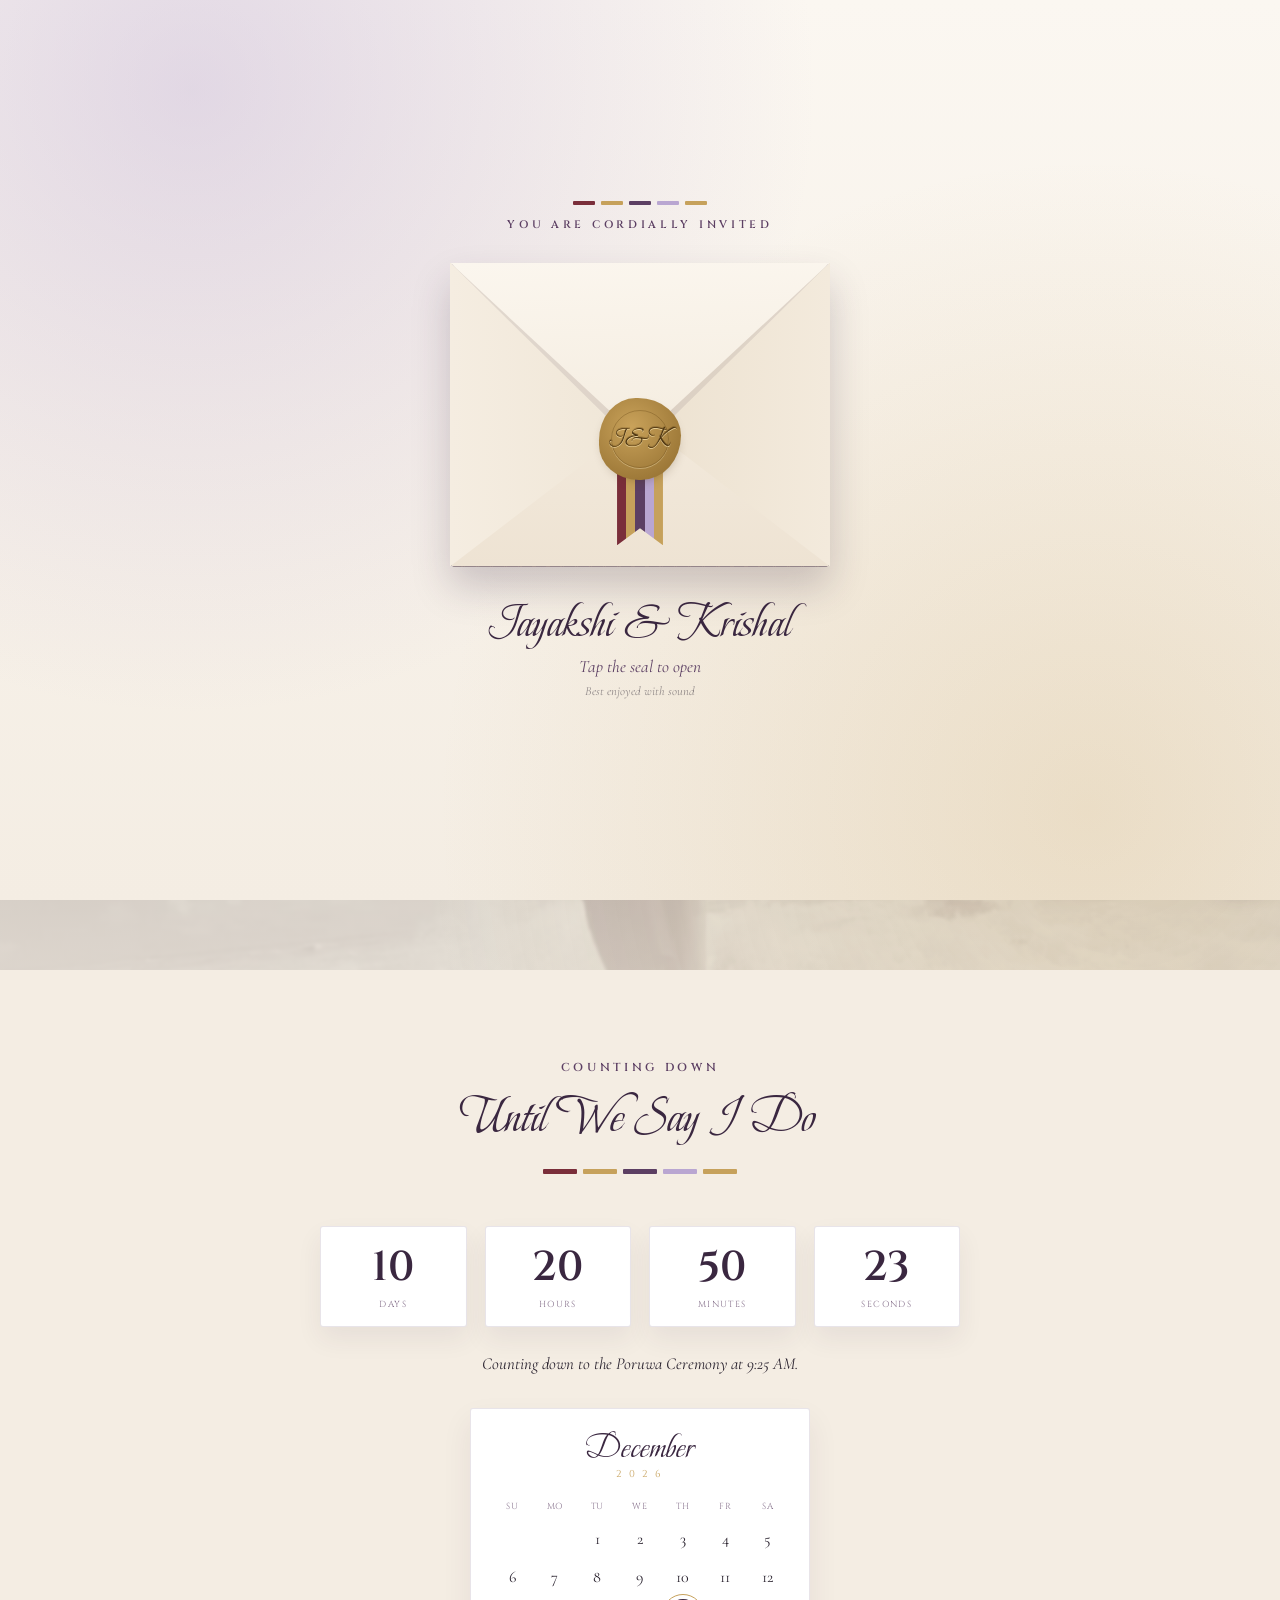
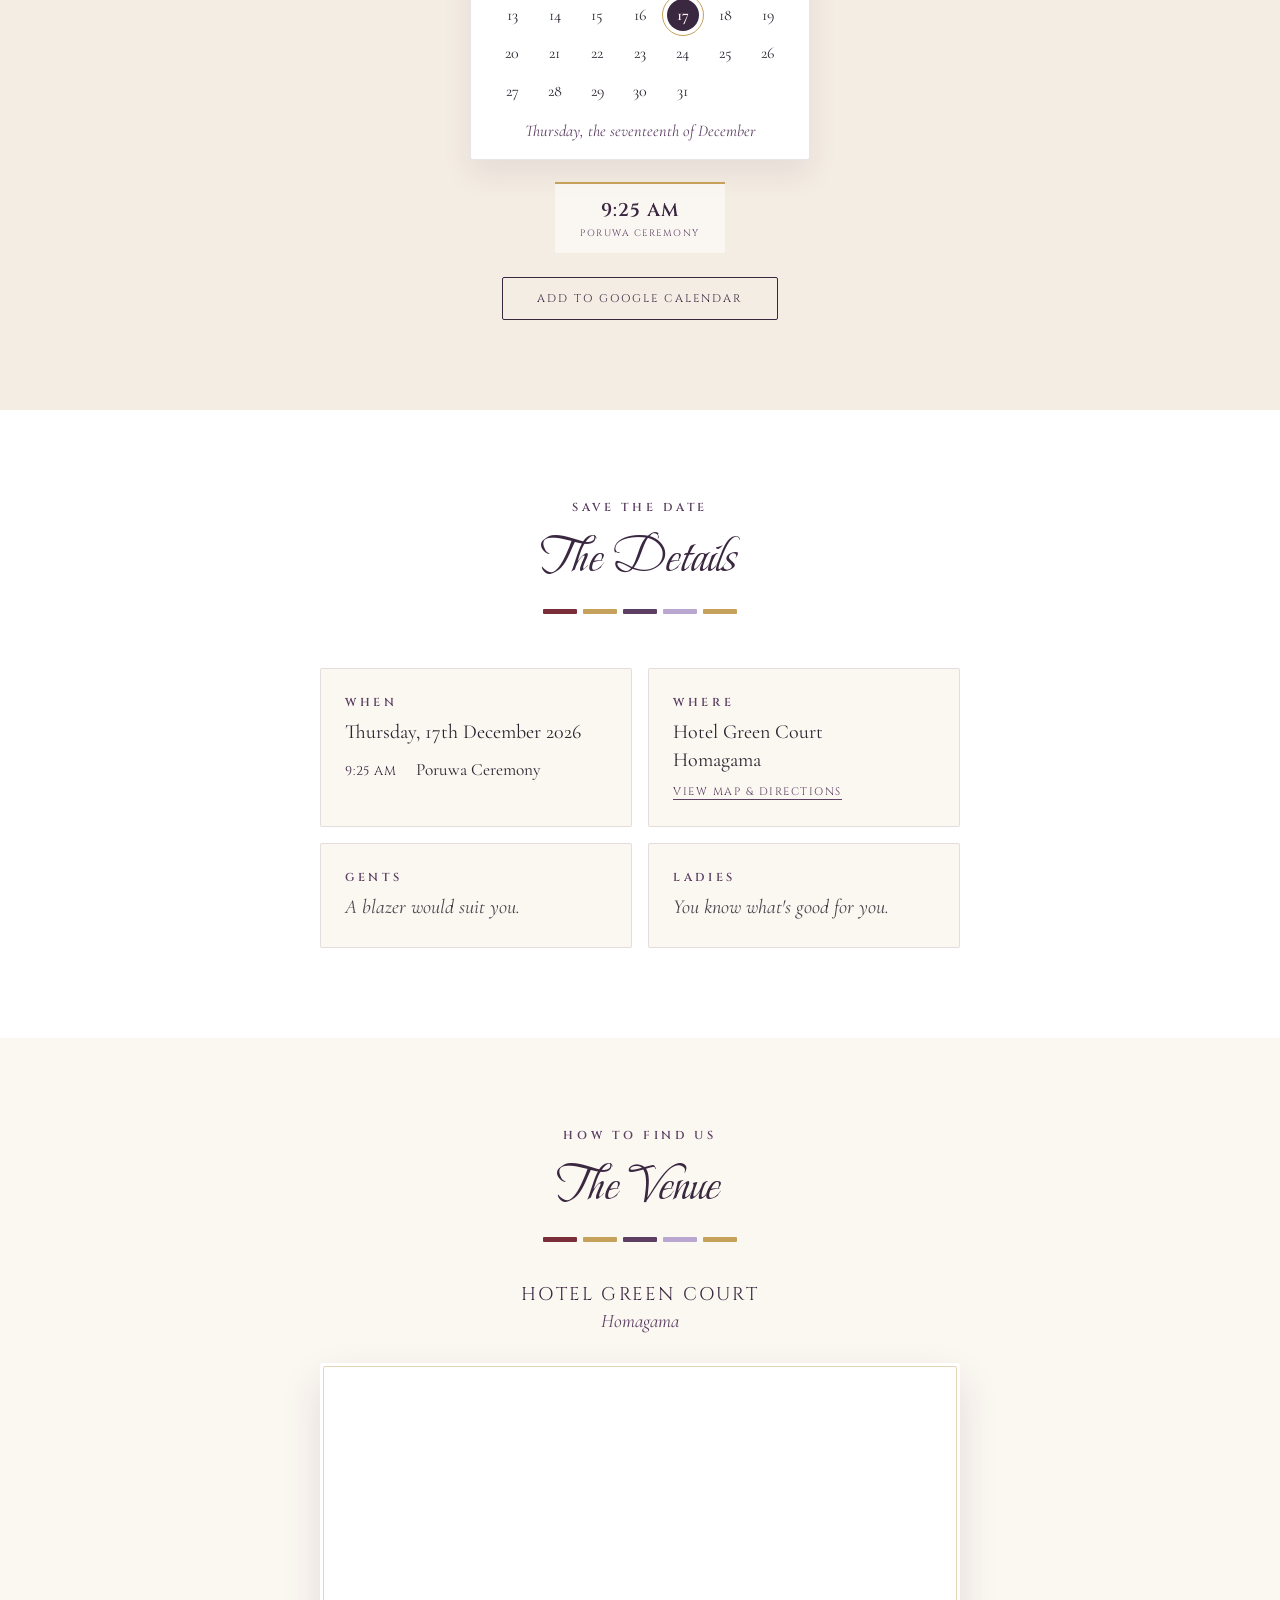
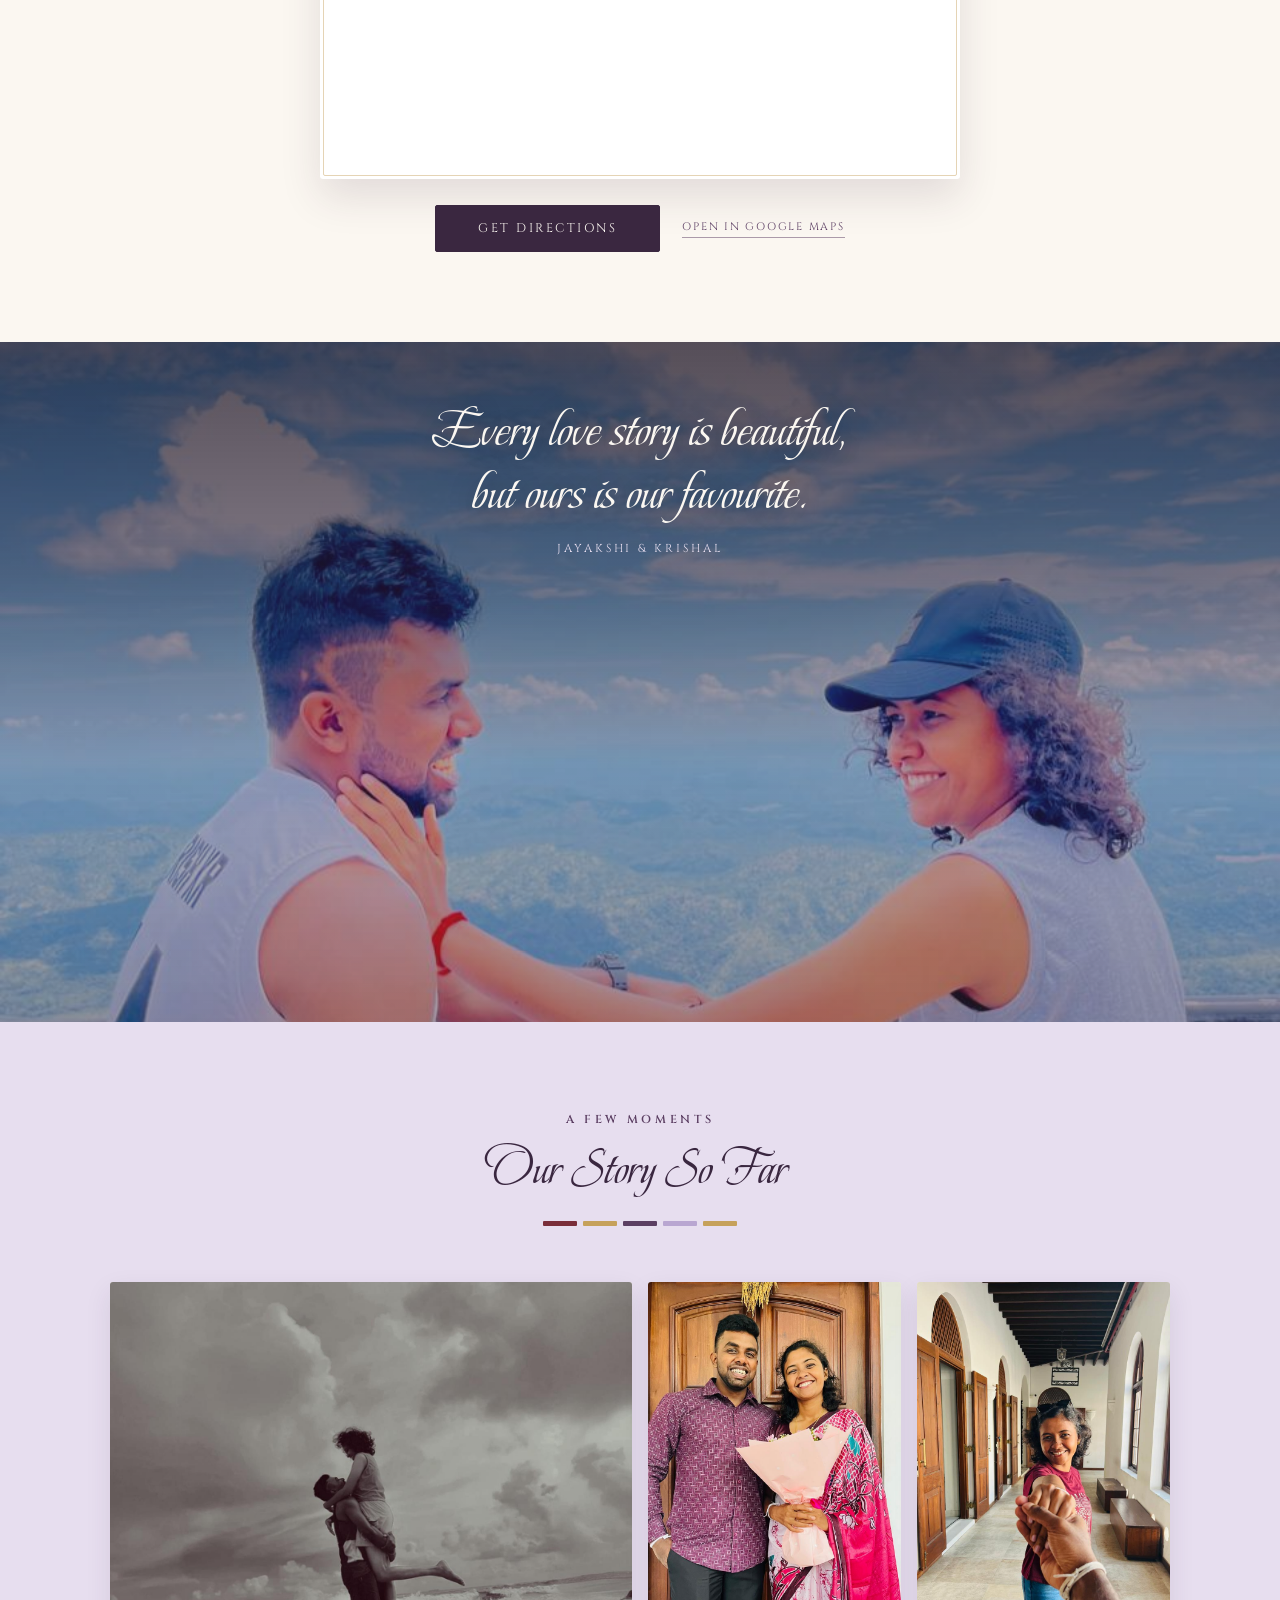
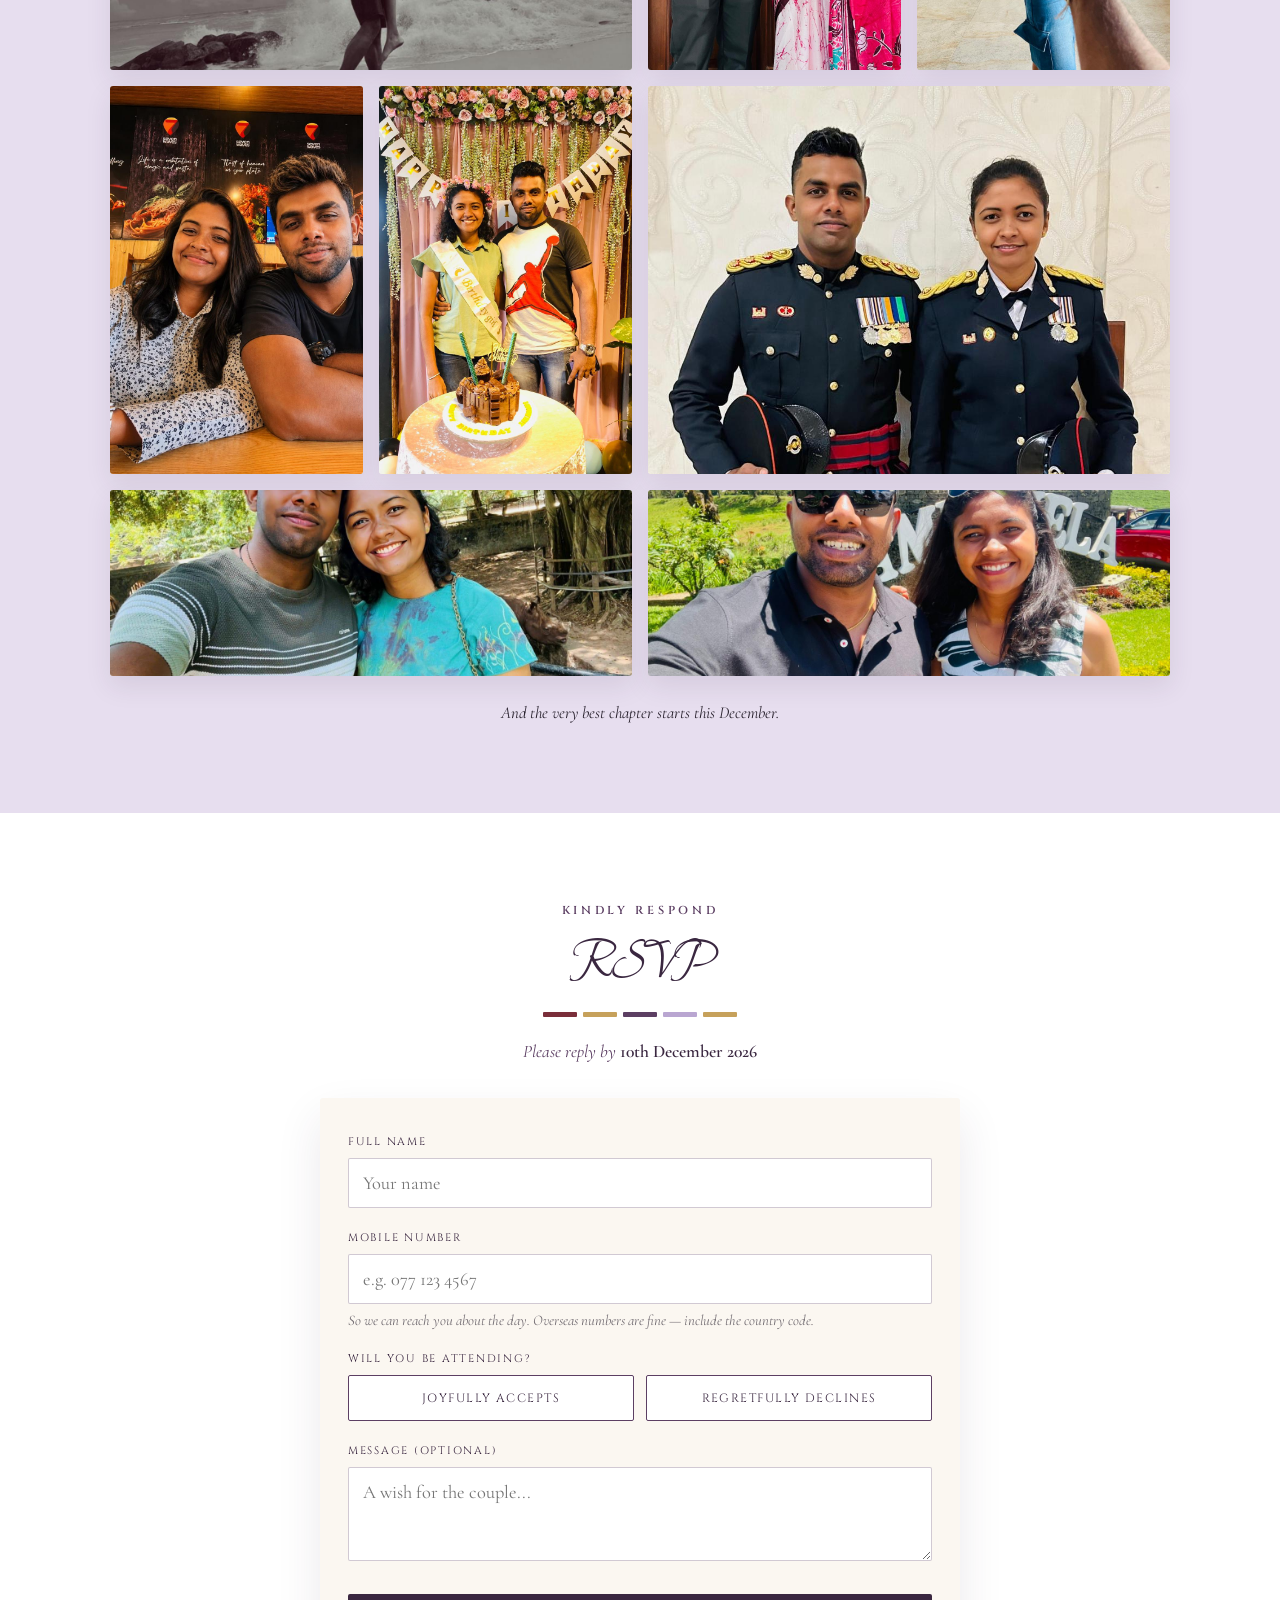
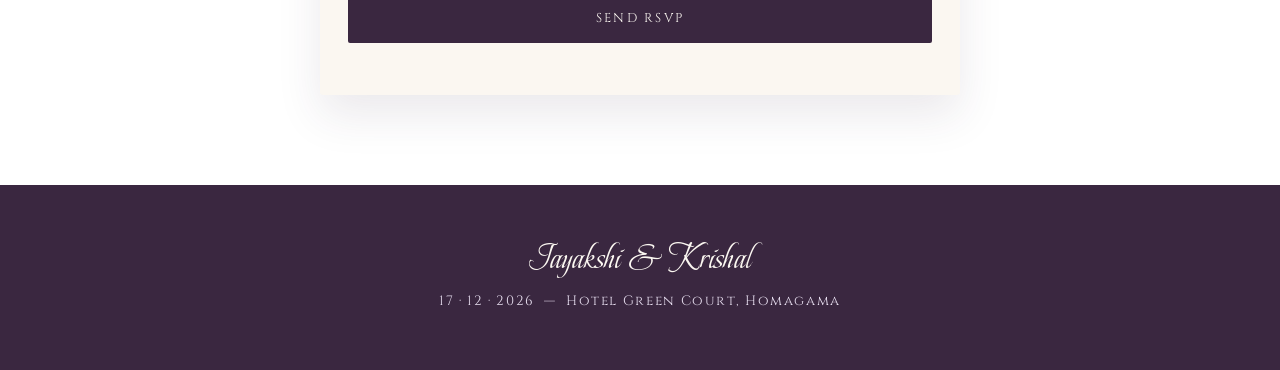
==== commit 1ffe447c: "Hero: replace illustration with the sword-arch video Source was 40 MB 4K HEVC at 60fps (won't play i" ====
--- a/index.html
+++ b/index.html
@@ -35,7 +35,7 @@
 <!-- ?v= must change on every deploy. GitHub Pages lets browsers reuse files
      for 10 minutes, so without a new version a returning visitor can get the
      new page with the OLD stylesheet — and a broken layout. -->
-<link rel="stylesheet" href="css/style.css?v=2026101401">
+<link rel="stylesheet" href="css/style.css?v=2026111101">
 </head>
 <body>
 
@@ -126,8 +126,16 @@
   <h1 class="hero-step" style="--i:1">Jayakshi <span class="amp">&amp;</span> Krishal</h1>
   <div class="hero-sub hero-step" style="--i:2">are getting married</div>
   <div class="couple-img-wrap" id="heroImg">
-    <div class="couple-photo illustrated hero-step" style="--i:3">
-      <img src="images/couple-illustration.webp" alt="Illustration of Jayakshi in her bridal sari, holding a bouquet, and Krishal in service dress">
+    <!-- Hero video. JS starts it from the beginning as the envelope opens, and
+         pauses it when scrolled out of view. The poster shows until it plays —
+         and stays for anyone who asks for reduced motion, or whose phone blocks
+         autoplay (e.g. iPhone Low Power Mode). Muted: the music plays instead. -->
+    <div class="couple-photo hero-step" style="--i:3">
+      <span class="video-clip">
+        <video id="heroVideo" src="video/hero.mp4" poster="video/hero-poster.jpg"
+               muted loop playsinline preload="auto" disablepictureinpicture disableremoteplayback
+               aria-label="Animation of Jayakshi and Krishal walking beneath an arch of raised swords as petals fall"></video>
+      </span>
     </div>
   </div>
   <div class="hero-date hero-step" style="--i:4">17th December 2026</div>
@@ -433,6 +441,6 @@
   </div>
 </div>
 
-<script src="js/main.js?v=2026101401"></script>
+<script src="js/main.js?v=2026111101"></script>
 </body>
 </html>
--- a/css/style.css
+++ b/css/style.css
@@ -200,12 +200,18 @@
   width:100%; aspect-ratio:3/4; object-fit:cover; object-position:center 22%;
   border-radius:190px 190px 4px 4px;
 }
-/* The illustration is shown whole rather than cropped: cover would clip his
-   cap at the top of the arch and her bouquet hand at the side. Its near-white
-   ground matches the white frame, so the spare space reads as the arch. */
-.couple-photo.illustrated img{
-  object-fit:contain; object-position:center 72%;
-  background:#fff;
+/* Hero video in the arch. The clip is a separate wrapper because iPhones
+   don't reliably round the corners of a <video> on its own. The source is a
+   tall 9:16 clip; cropping it to the arch's 3:4 trims sky and carpet, and the
+   45% anchor keeps the raised swords and the couple's feet both in frame. */
+.video-clip{
+  display:block; overflow:hidden; isolation:isolate;
+  border-radius:190px 190px 4px 4px;
+  background:#E9E2D6;
+}
+.video-clip video{
+  display:block; width:100%; aspect-ratio:3/4;
+  object-fit:cover; object-position:center 45%;
 }
 
 /* Staggered entrance after the envelope opens. .hero-pending is only ever
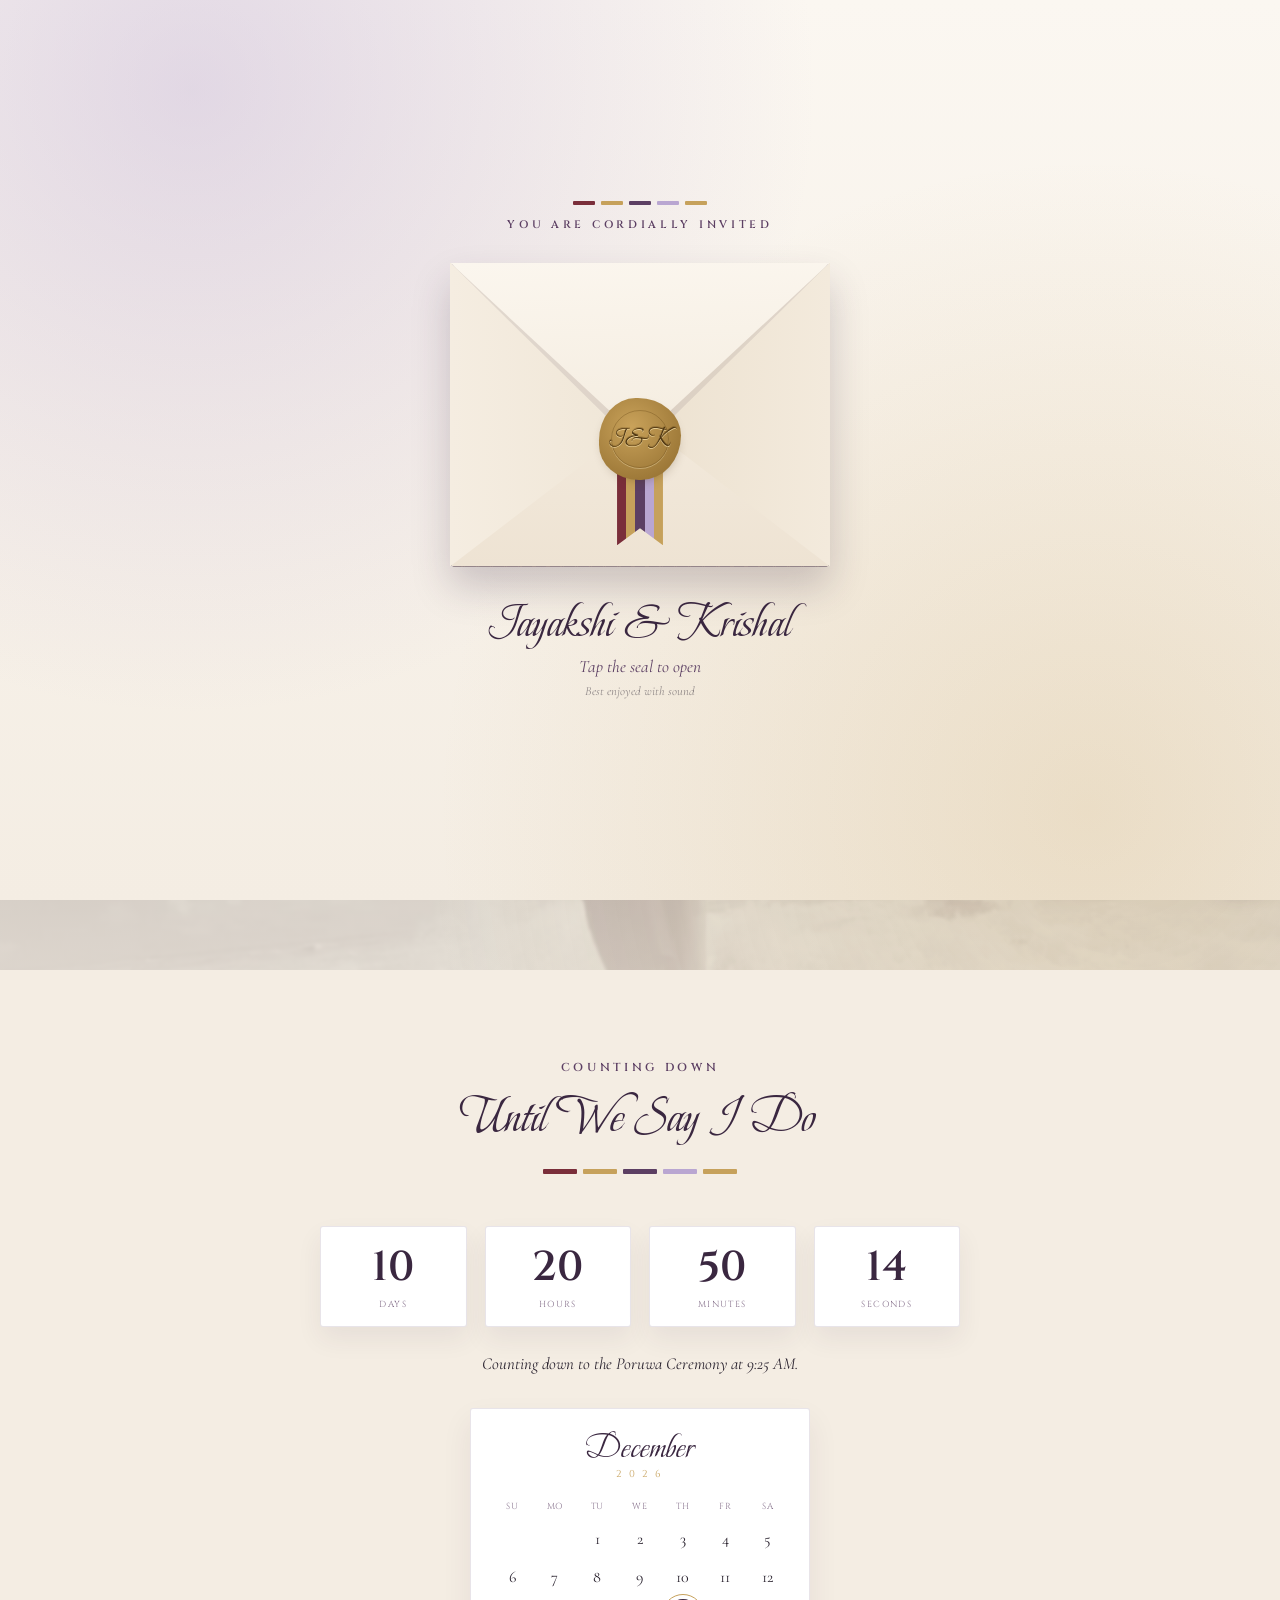
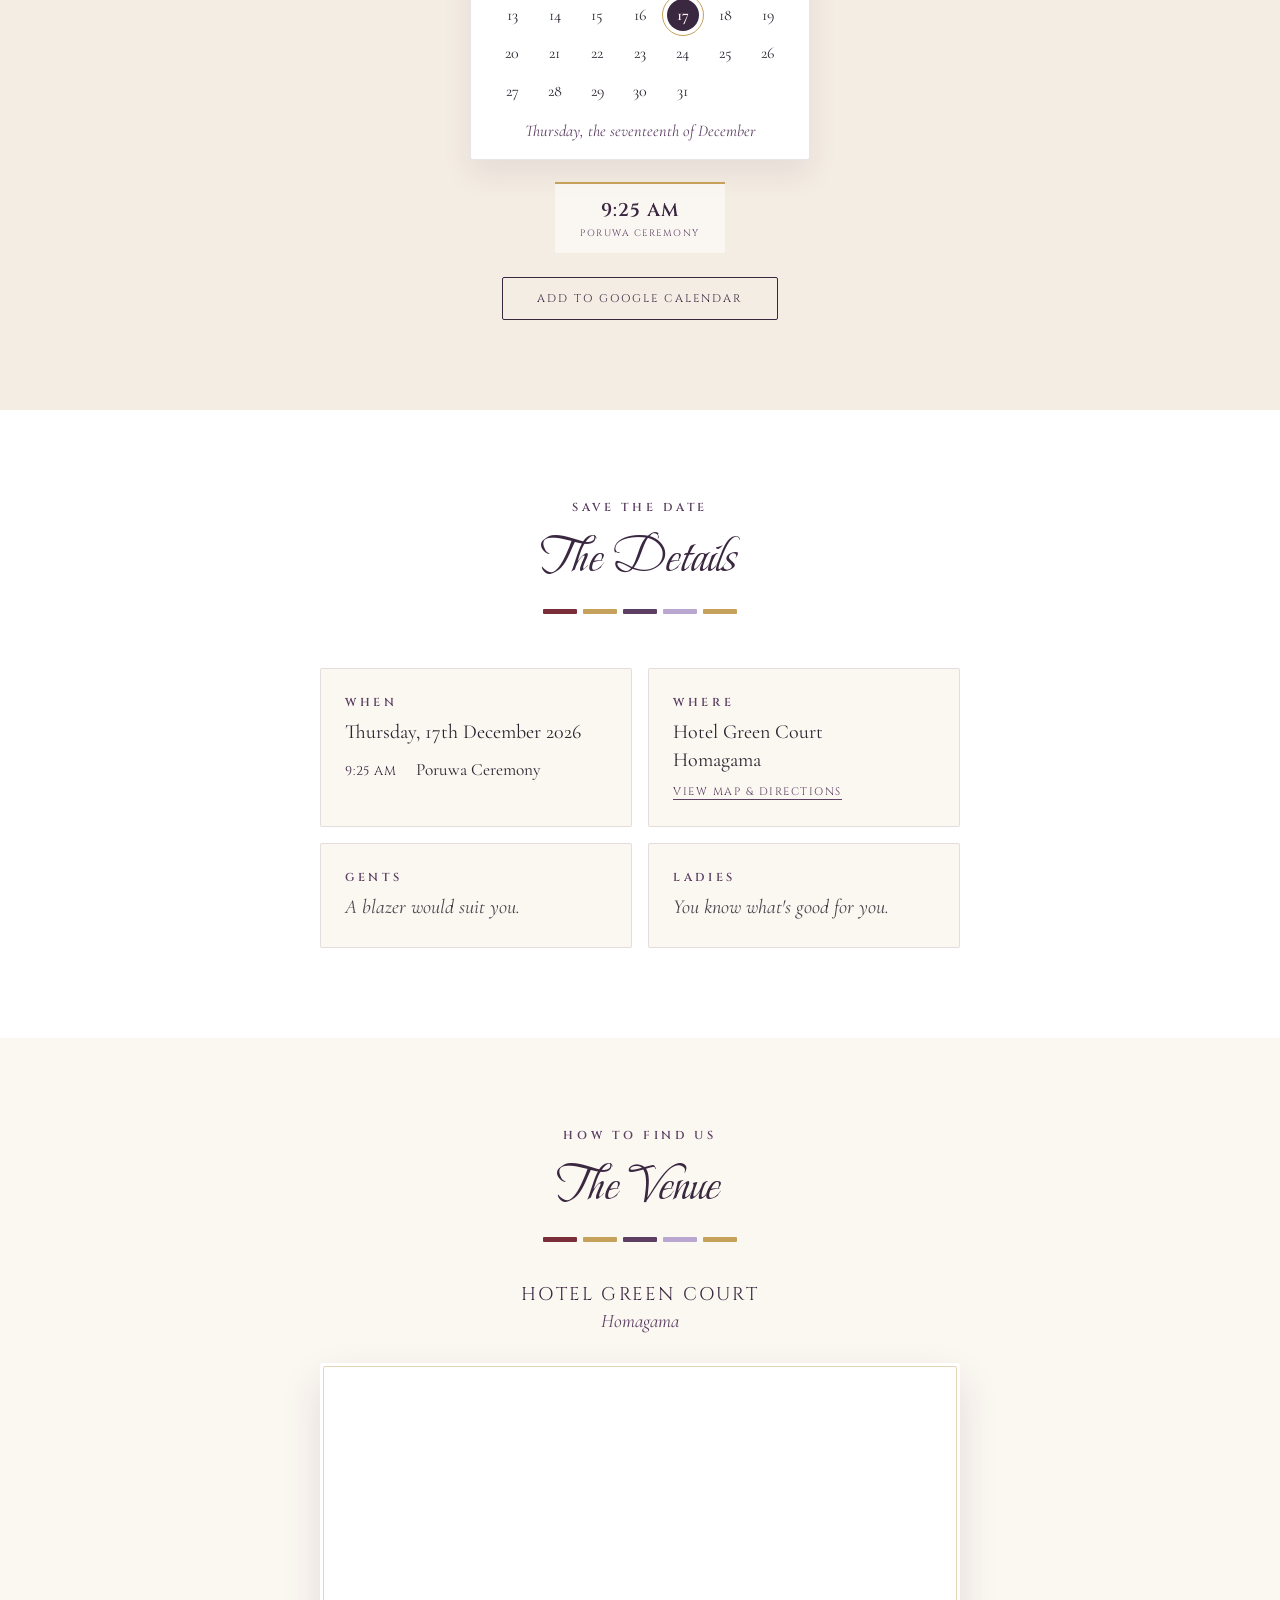
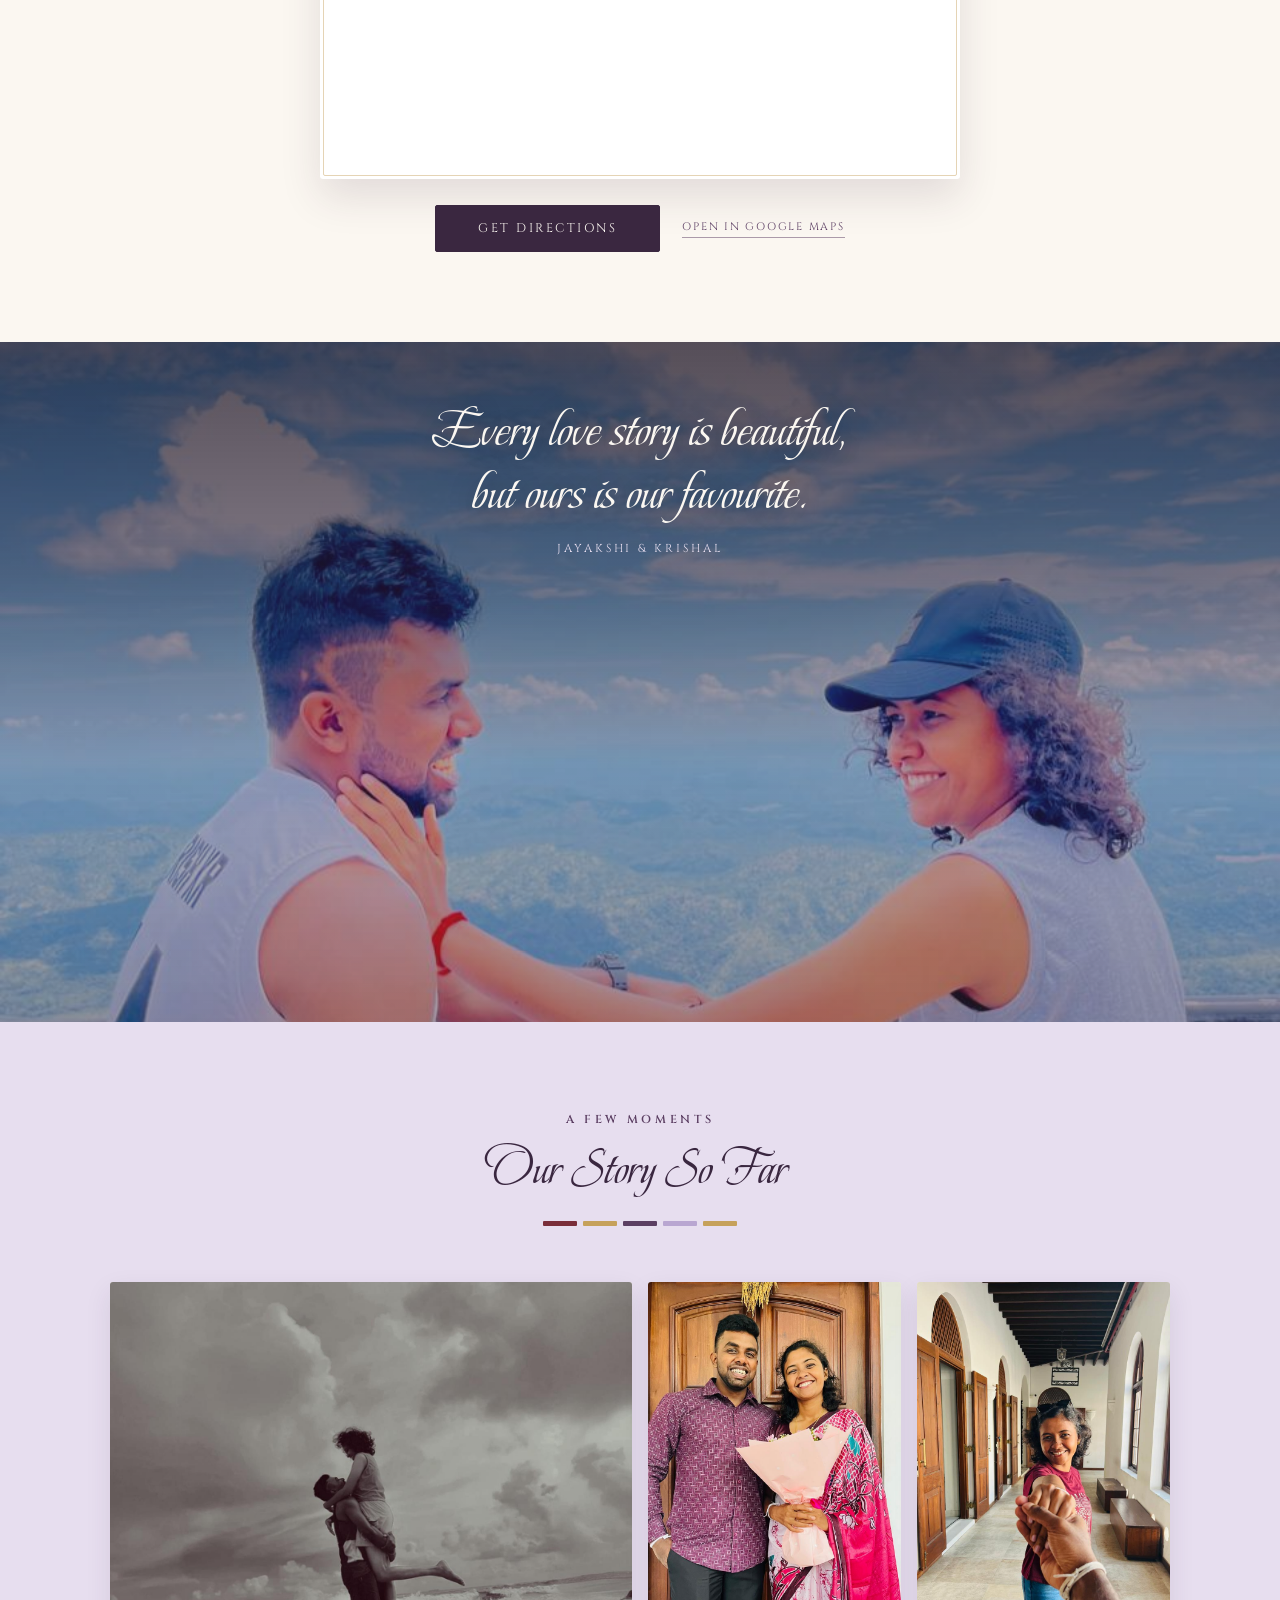
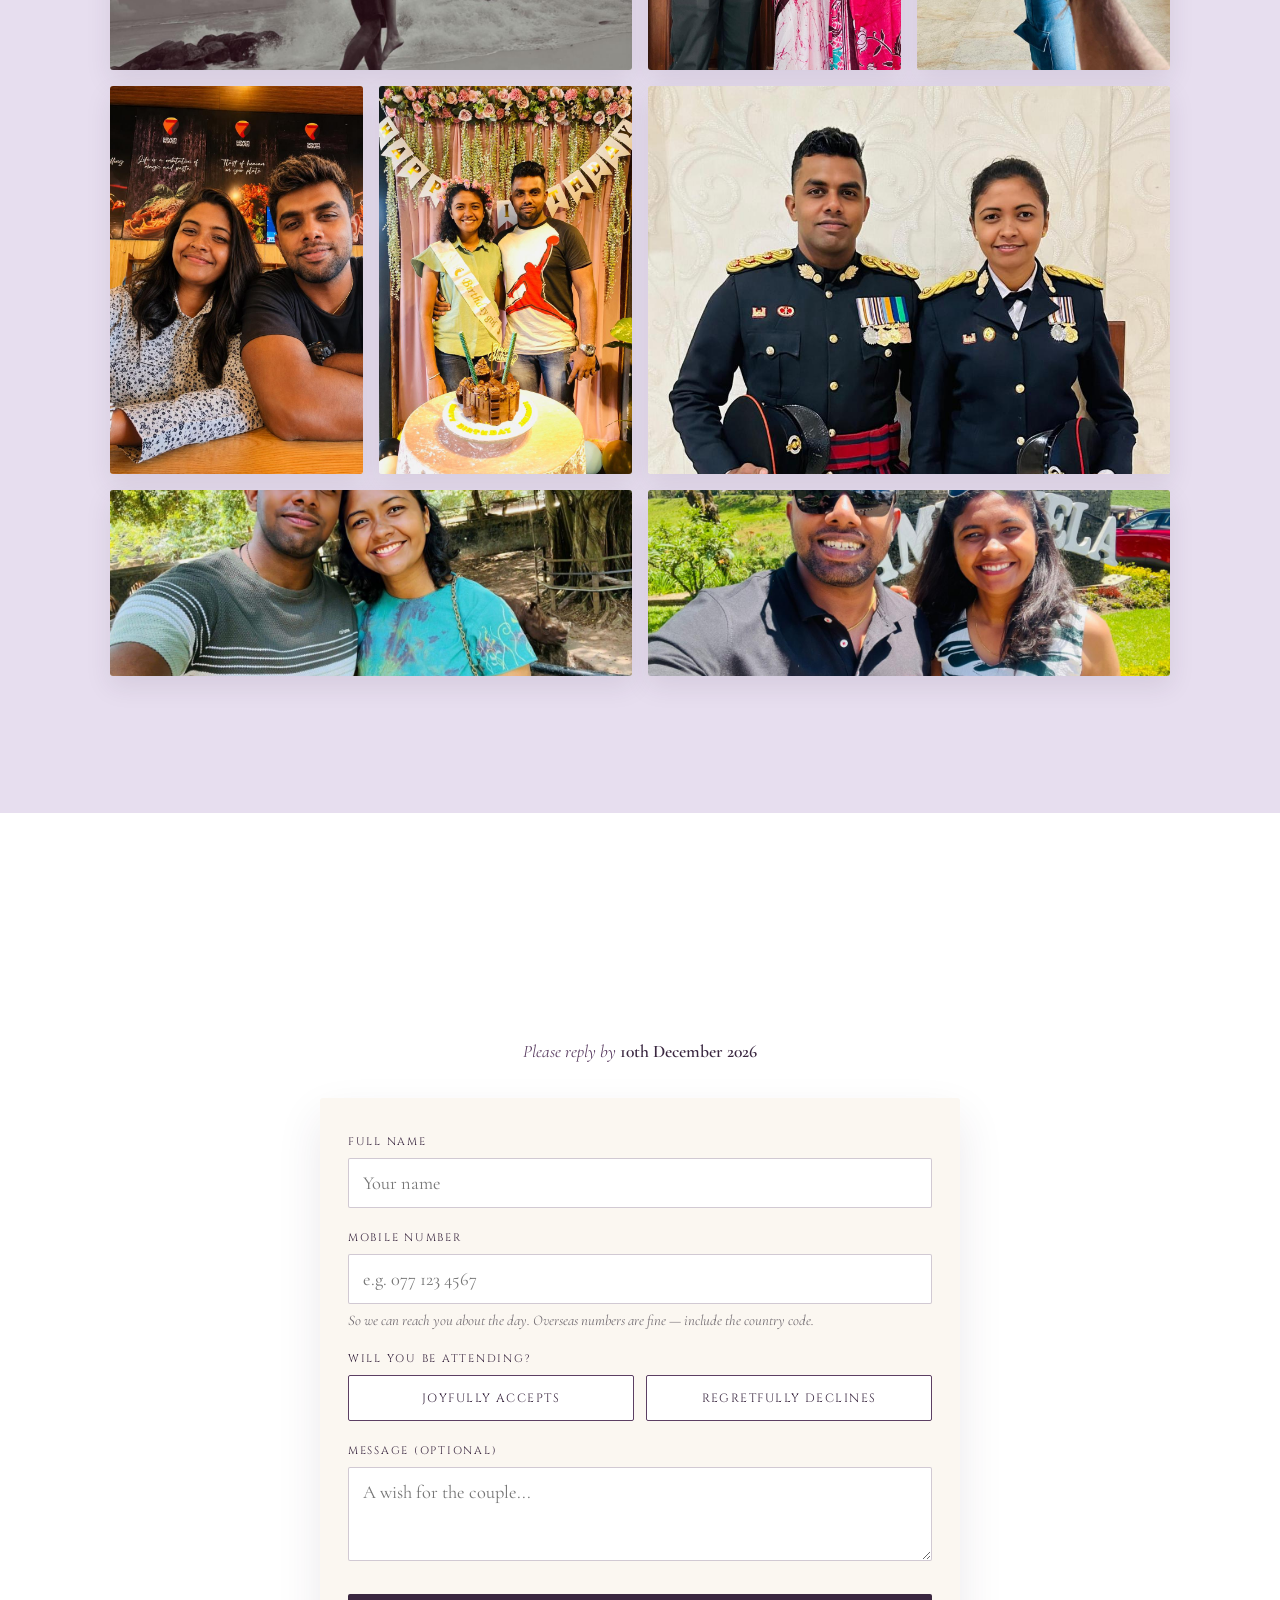
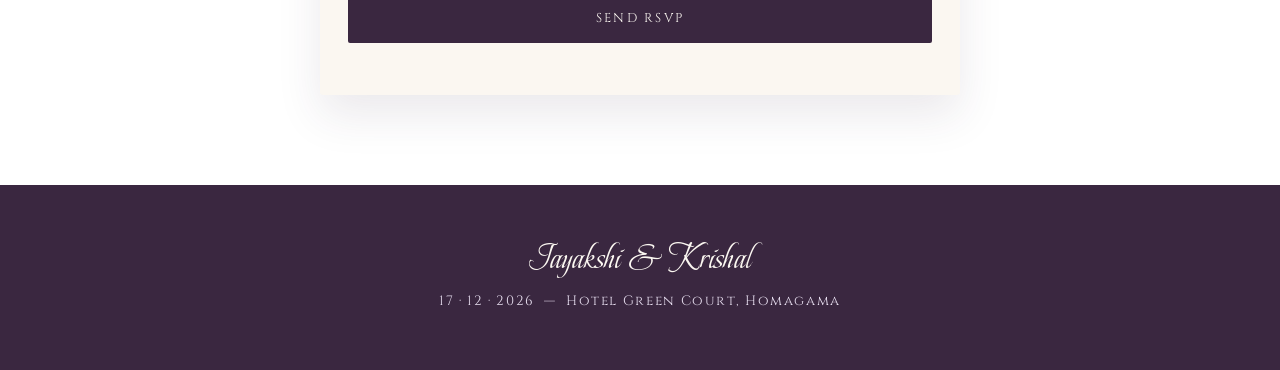
==== commit d54b8a10: "Alcohol question: client wording and emoji choice buttons 'Will you be having alcohol?' with large r" ====
--- a/index.html
+++ b/index.html
@@ -35,7 +35,7 @@
 <!-- ?v= must change on every deploy. GitHub Pages lets browsers reuse files
      for 10 minutes, so without a new version a returning visitor can get the
      new page with the OLD stylesheet — and a broken layout. -->
-<link rel="stylesheet" href="css/style.css?v=2026111101">
+<link rel="stylesheet" href="css/style.css?v=2026111201">
 </head>
 <body>
 
@@ -354,10 +354,10 @@
 
       <!-- Only asked of guests who are coming; shown with the guest count. -->
       <div class="field guests-field" id="liquorField">
-        <label id="liquorLabel">Will you be consuming liquor?</label>
-        <div class="toggle-group" role="group" aria-labelledby="liquorLabel">
-          <button type="button" class="toggle-btn liquor-btn" data-val="yes" aria-pressed="false">Yes</button>
-          <button type="button" class="toggle-btn liquor-btn" data-val="no" aria-pressed="false">No</button>
+        <label id="liquorLabel">Will you be having alcohol?</label>
+        <div class="toggle-group choice-group" role="group" aria-labelledby="liquorLabel">
+          <button type="button" class="choice-btn liquor-btn" data-val="yes" aria-pressed="false"><span class="choice-emoji" aria-hidden="true">🥃</span> Yes</button>
+          <button type="button" class="choice-btn liquor-btn" data-val="no" aria-pressed="false"><span class="choice-emoji" aria-hidden="true">🥤</span> No</button>
         </div>
         <p class="field-hint">This helps us plan. Please answer for your whole party.</p>
       </div>
@@ -441,6 +441,6 @@
   </div>
 </div>
 
-<script src="js/main.js?v=2026111101"></script>
+<script src="js/main.js?v=2026111201"></script>
 </body>
 </html>
--- a/css/style.css
+++ b/css/style.css
@@ -526,6 +526,25 @@
 .toggle-btn.active{ background:var(--plum-deep); color:var(--cream); border-color:var(--plum-deep); }
 .toggle-btn.active.no{ background:var(--burgundy); border-color:var(--burgundy); }
 .field-hint{ margin-top:7px; font-size:0.92rem; font-style:italic; opacity:0.65; }
+/* Large rounded choice buttons with an emoji, used for the alcohol question. */
+.choice-btn{
+  flex:1; padding:18px 10px;
+  display:flex; align-items:center; justify-content:center; gap:8px;
+  font-family:'Cormorant Garamond', serif; font-size:1.25rem; font-weight:600;
+  color:var(--plum);
+  background:var(--lavender-soft);
+  border:1.5px solid rgba(92,63,99,0.22); border-radius:14px;
+  cursor:pointer;
+  transition:background .2s ease, border-color .2s ease, color .2s ease, transform .15s ease, box-shadow .2s ease;
+}
+.choice-btn:hover{ border-color:var(--plum); }
+.choice-btn:active{ transform:scale(0.98); }
+.choice-btn:focus-visible{ outline:2px solid var(--plum); outline-offset:2px; }
+.choice-btn.active{
+  background:var(--plum-deep); border-color:var(--plum-deep); color:var(--cream);
+  box-shadow:0 8px 18px rgba(58,39,64,0.18);
+}
+.choice-emoji{ font-size:1.35rem; line-height:1; }
 .guests-field{ display:none; }
 .guests-field.show{ display:block; }
 
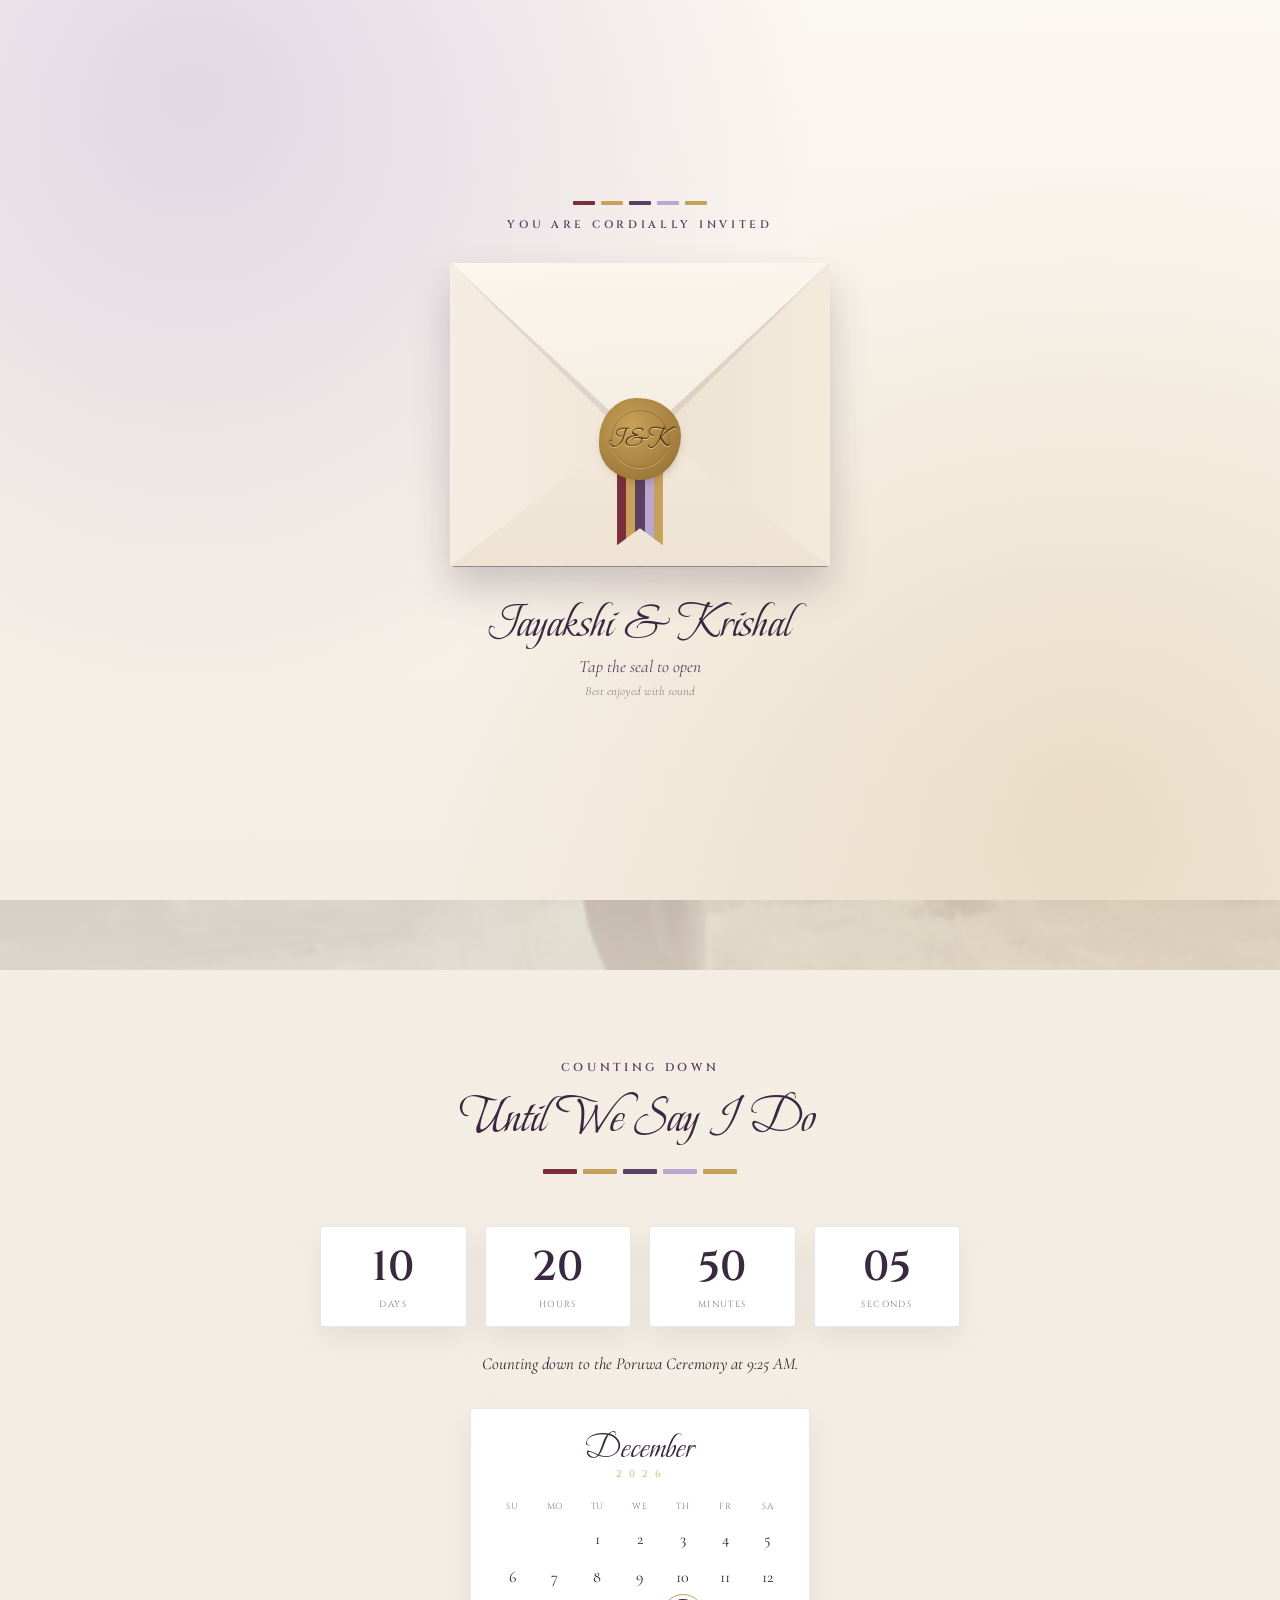
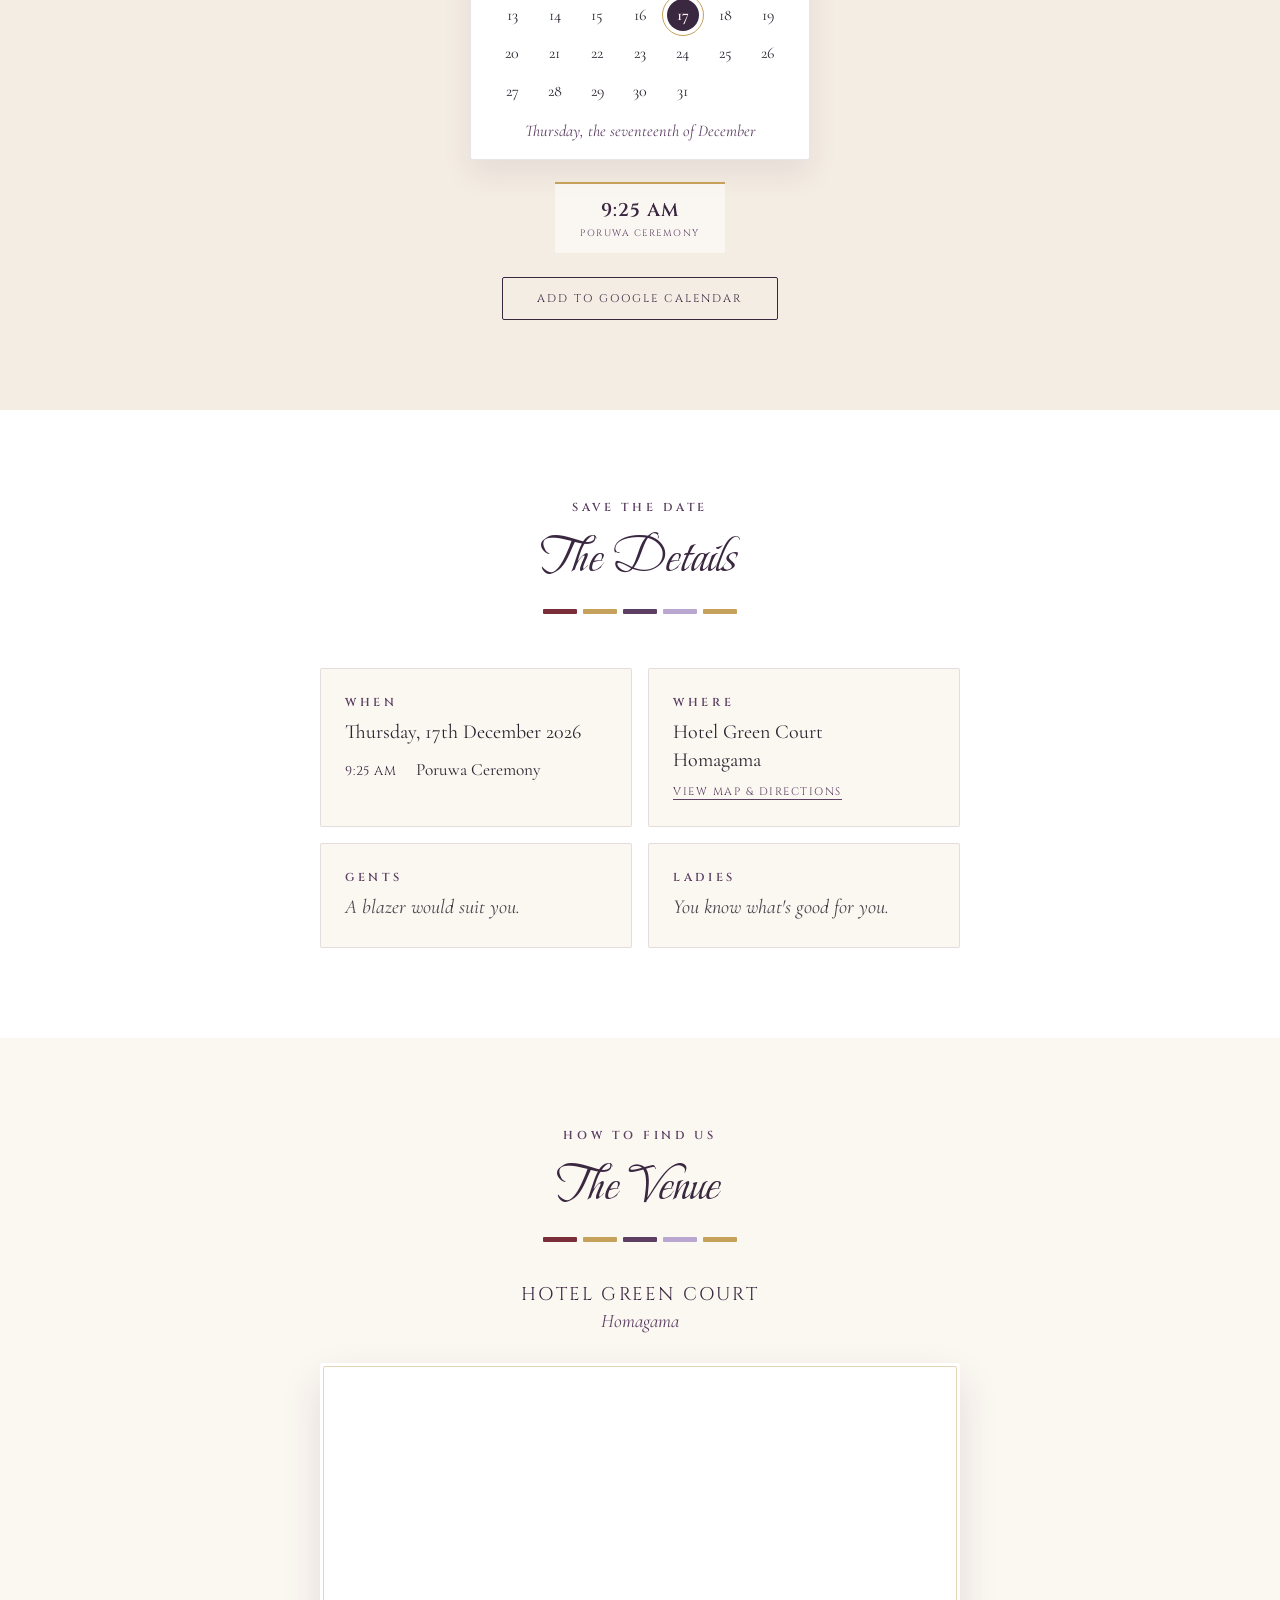
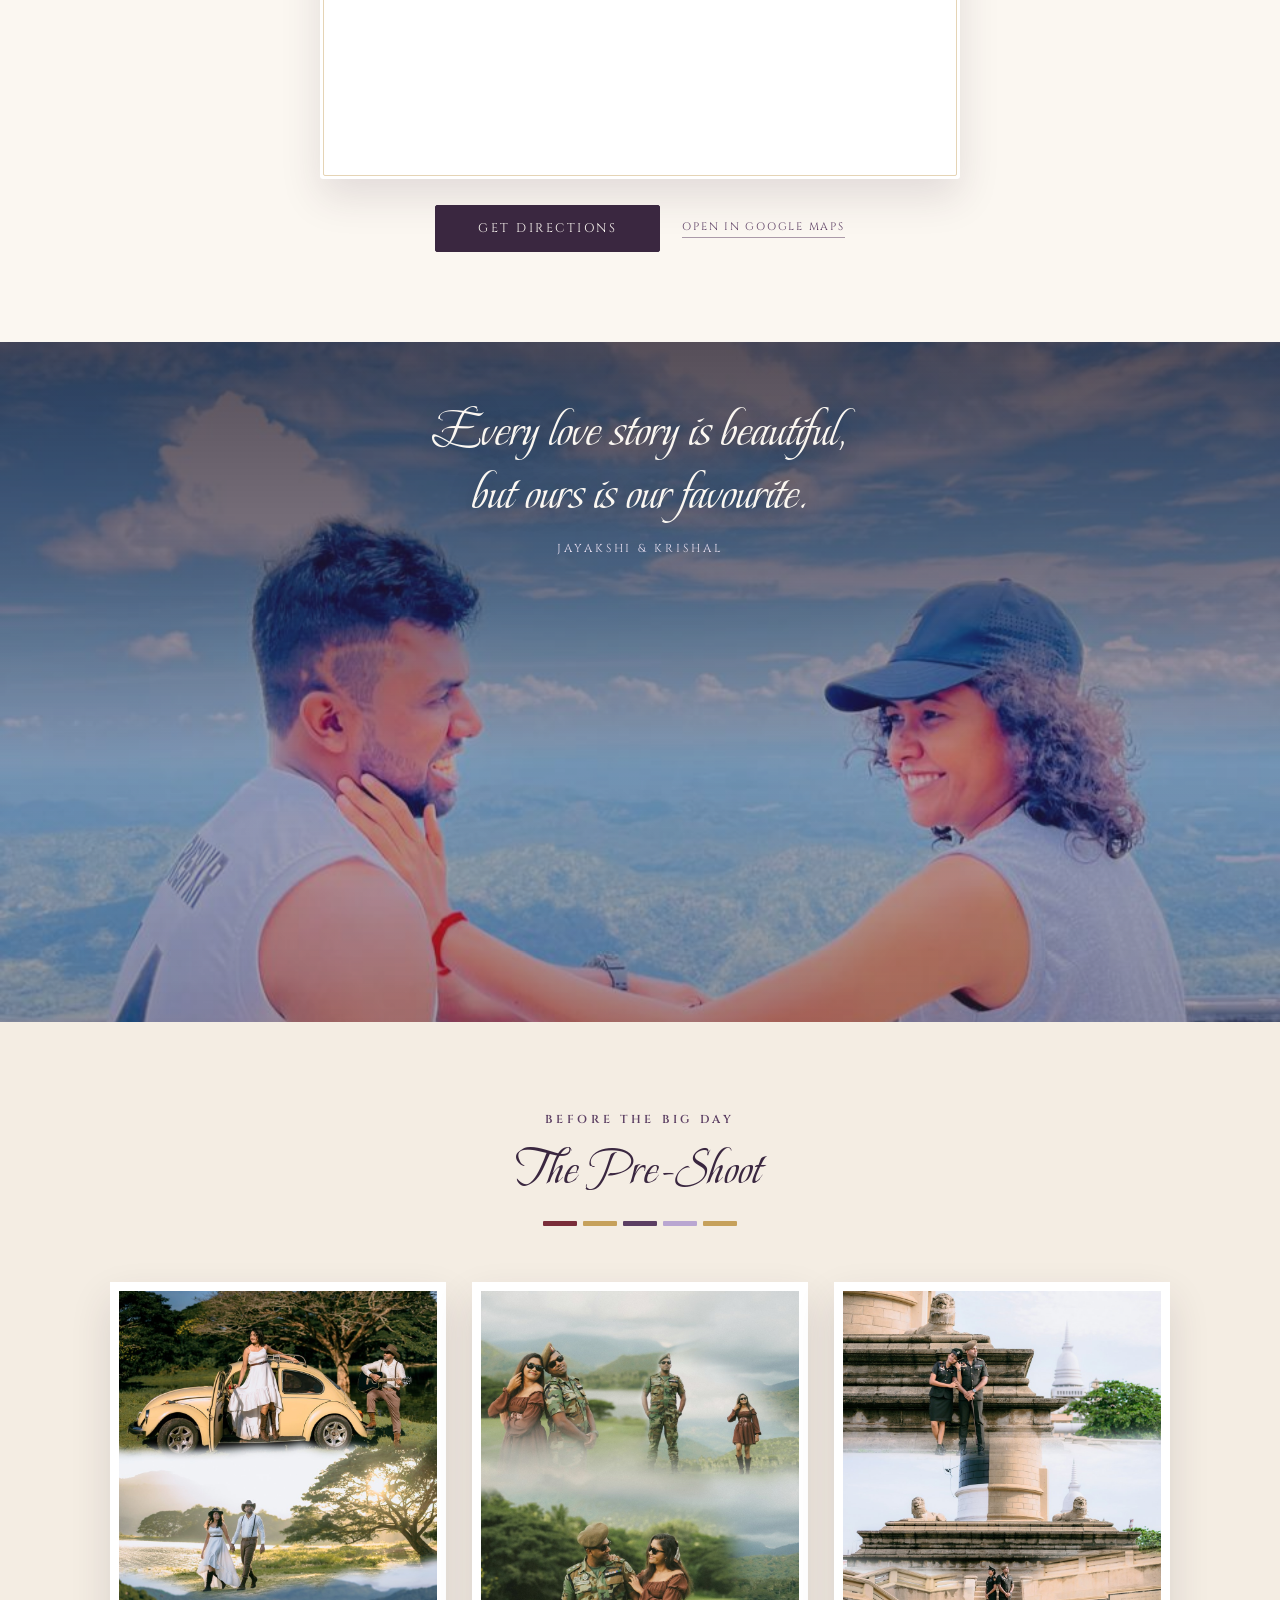
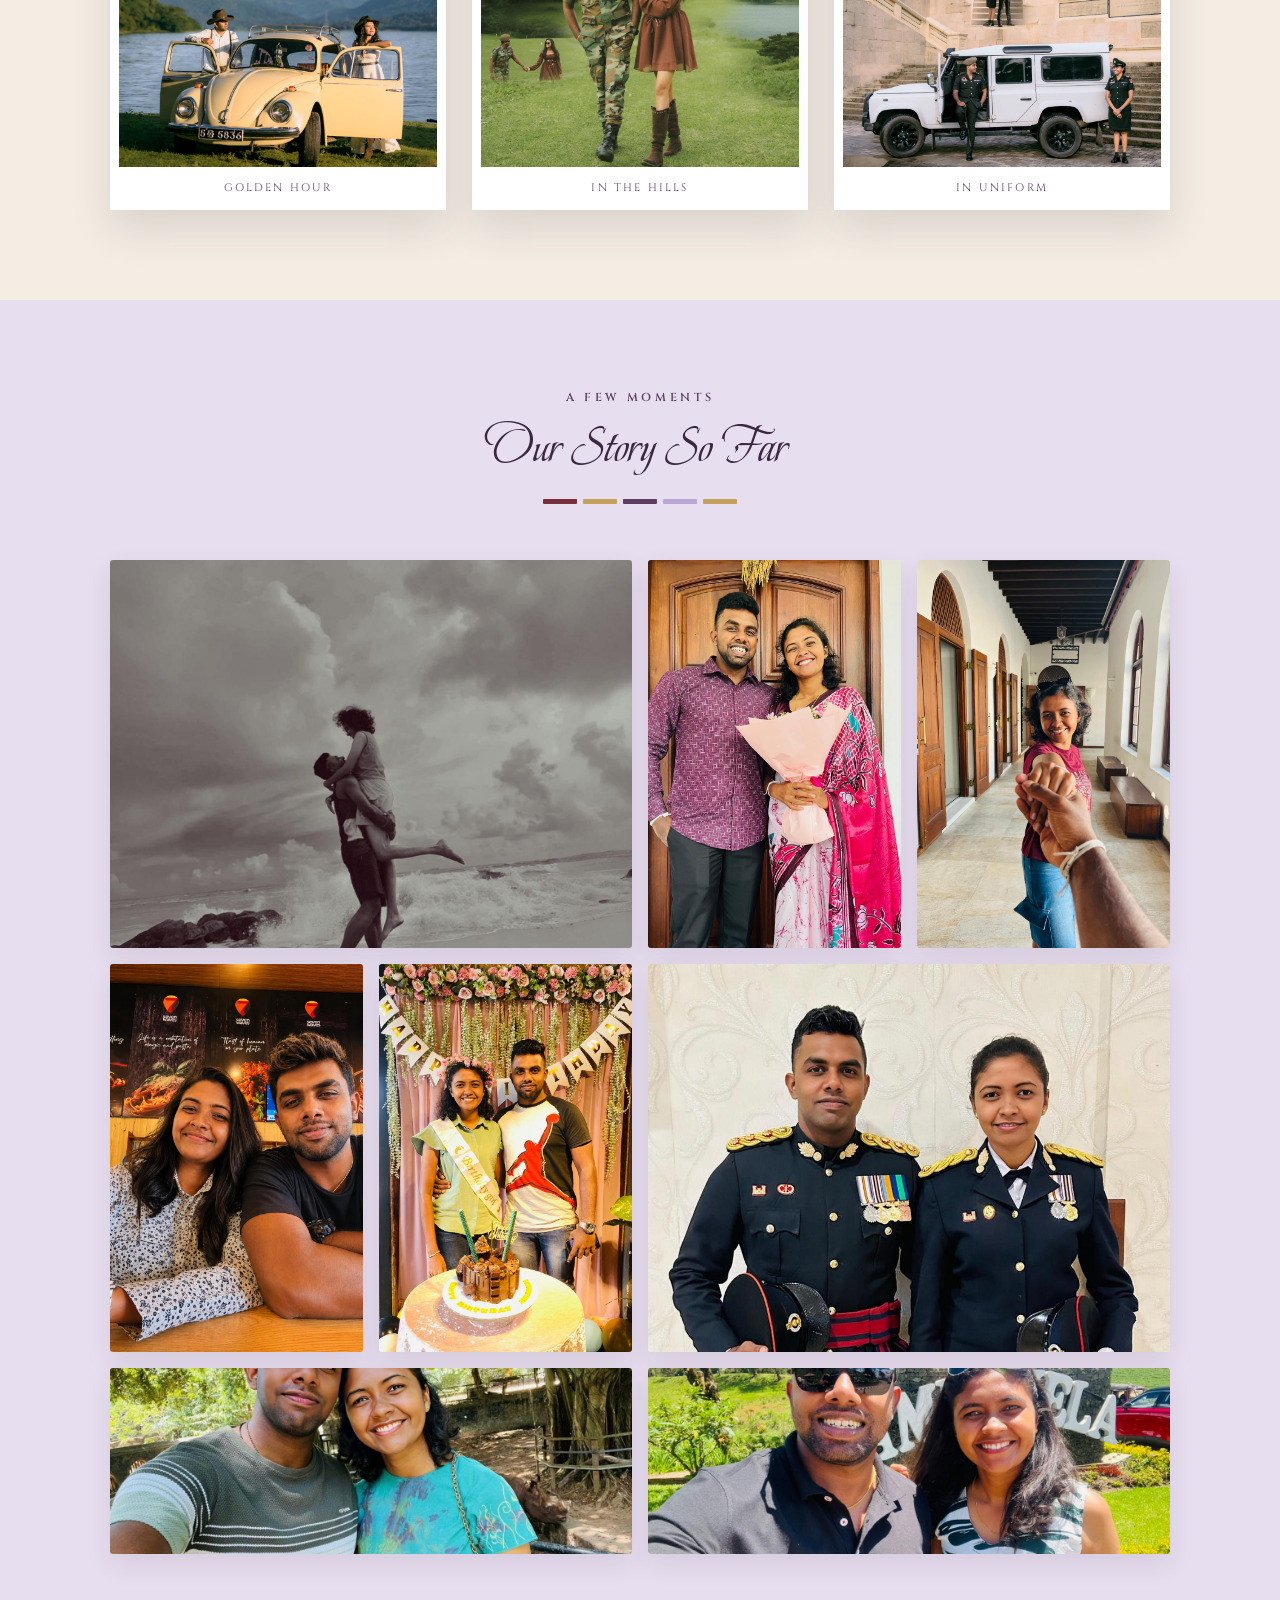
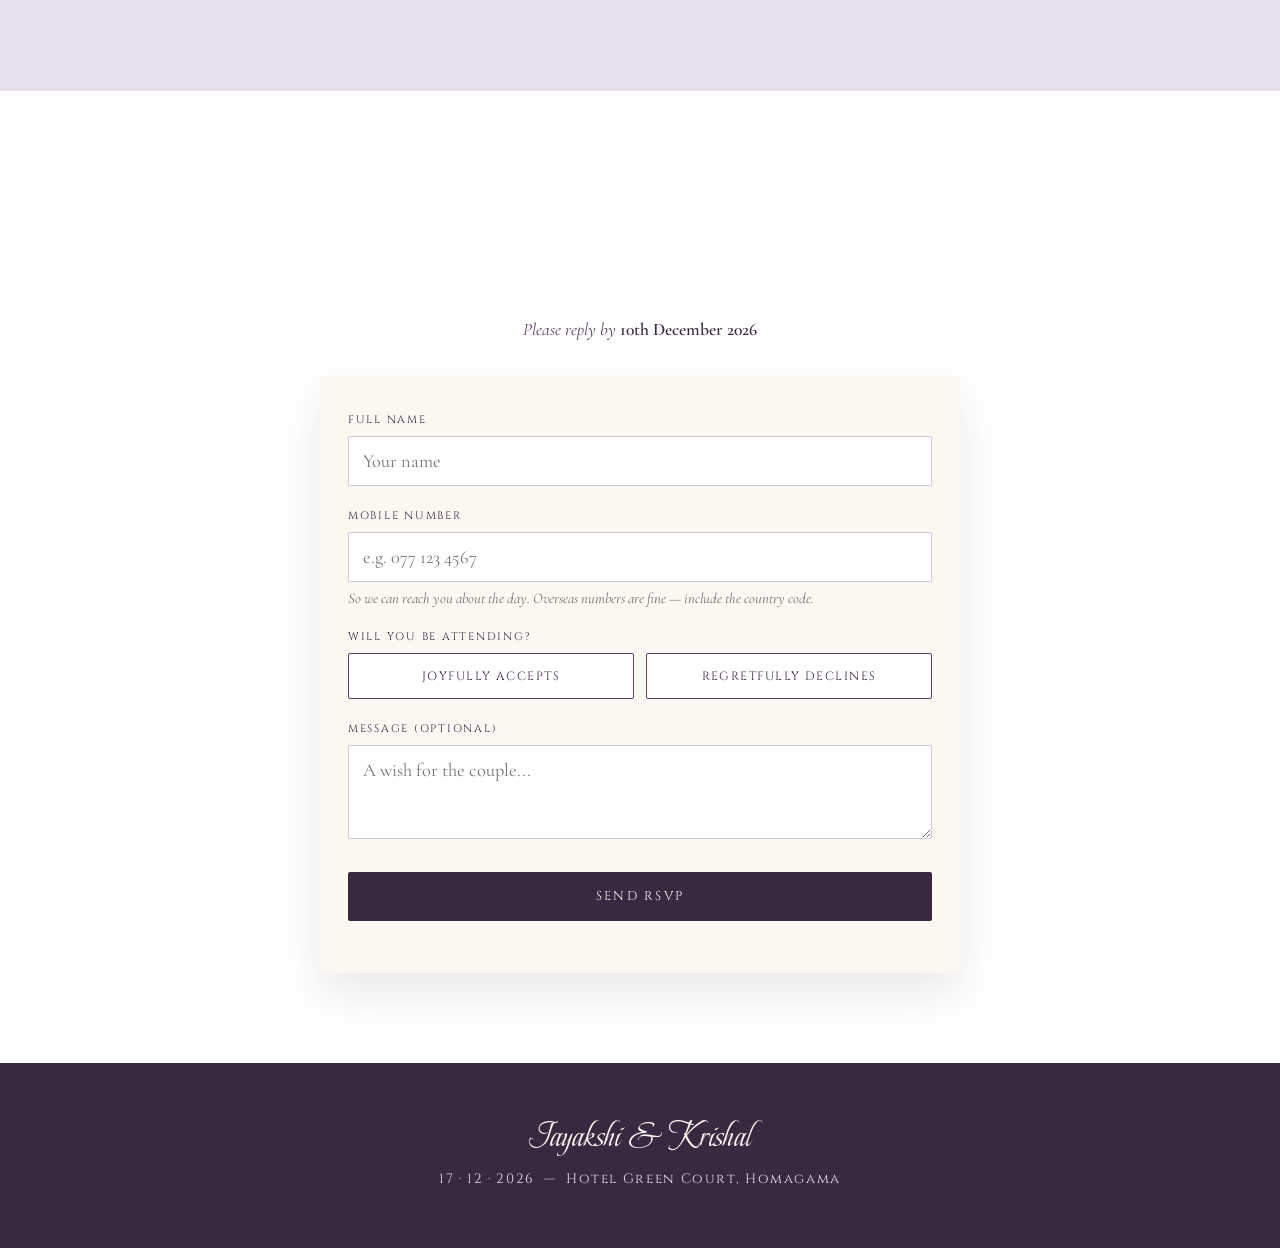
==== commit a32323c1: "Add Pre-Shoot section with the three pre-shoot collages Collages shown whole at 2:3: three across on" ====
--- a/index.html
+++ b/index.html
@@ -35,7 +35,7 @@
 <!-- ?v= must change on every deploy. GitHub Pages lets browsers reuse files
      for 10 minutes, so without a new version a returning visitor can get the
      new page with the OLD stylesheet — and a broken layout. -->
-<link rel="stylesheet" href="css/style.css?v=2026111201">
+<link rel="stylesheet" href="css/style.css?v=2026111301">
 </head>
 <body>
 
@@ -112,6 +112,7 @@
   <a href="#countdown" data-close>Countdown</a>
   <a href="#details" data-close>Details</a>
   <a href="#location" data-close>Venue</a>
+  <a href="#preshoot" data-close>Pre-Shoot</a>
   <a href="#gallery" data-close>Gallery</a>
   <a href="#rsvp" data-close>RSVP</a>
   <a id="dashboardLink">Dashboard</a>
@@ -264,6 +265,39 @@
   </div>
 </section>
 
+<section class="preshoot" id="preshoot">
+  <div class="section-inner wide">
+    <div class="eyebrow reveal">Before the big day</div>
+    <div class="section-title reveal">The Pre-Shoot</div>
+    <div class="ribbon-divider reveal"><span></span><span></span><span></span><span></span><span></span></div>
+
+    <!--
+      Each image is a finished collage, so it is always shown WHOLE (never
+      cropped). Desktop: three side by side. Phones: a swipeable row, one at a
+      time with the next peeking in. Tap any to open it full-screen.
+      data-caption is the short title shown under it and in the full-screen view.
+    -->
+    <div class="preshoot-track reveal reveal-delay-1" id="preshootTrack">
+      <figure class="preshoot-card">
+        <img src="images/preshoot-1.jpg" width="1001" height="1500" loading="lazy" data-caption="Golden Hour"
+             alt="Jayakshi in a white dress and Krishal with a guitar beside a cream vintage Beetle by a lake">
+        <figcaption>Golden Hour</figcaption>
+      </figure>
+      <figure class="preshoot-card">
+        <img src="images/preshoot-2.jpg" width="1001" height="1500" loading="lazy" data-caption="In the Hills"
+             alt="Krishal in camouflage uniform and Jayakshi in a brown dress walking across green hills">
+        <figcaption>In the Hills</figcaption>
+      </figure>
+      <figure class="preshoot-card">
+        <img src="images/preshoot-3.jpg" width="1001" height="1500" loading="lazy" data-caption="In Uniform"
+             alt="Jayakshi and Krishal in service uniform at a monument, and beside a white Land Rover">
+        <figcaption>In Uniform</figcaption>
+      </figure>
+    </div>
+    <div class="preshoot-dots" id="preshootDots" aria-hidden="true"><span class="on"></span><span></span><span></span></div>
+  </div>
+</section>
+
 <section class="gallery" id="gallery">
   <div class="section-inner wide">
     <div class="eyebrow reveal">A few moments</div>
@@ -441,6 +475,6 @@
   </div>
 </div>
 
-<script src="js/main.js?v=2026111201"></script>
+<script src="js/main.js?v=2026111301"></script>
 </body>
 </html>
--- a/css/style.css
+++ b/css/style.css
@@ -408,6 +408,55 @@
   font-size:0.72rem; letter-spacing:0.26em; text-transform:uppercase;
   color:var(--lavender-soft);
   margin-top:16px;
+}
+
+/* ---------- Pre-shoot ----------
+   Finished collages shown whole at their own 2:3 shape. Three across on wide
+   screens; on phones a horizontal swipe row where each card snaps to centre
+   and the next one peeks in from the side, so it's obvious there's more. */
+.preshoot{ background:var(--cream-2); }
+.preshoot-track{
+  display:grid; grid-template-columns:repeat(3, 1fr); gap:26px;
+  margin-top:42px;
+}
+.preshoot-card{
+  margin:0; cursor:zoom-in;
+  padding:9px 9px 0;
+  background:var(--white);
+  box-shadow:0 18px 38px rgba(58,39,64,0.14);
+  transition:transform .35s ease, box-shadow .35s ease;
+}
+.preshoot-card:hover{ transform:translateY(-6px); box-shadow:0 26px 48px rgba(58,39,64,0.2); }
+.preshoot-card img{
+  display:block; width:100%; height:auto; aspect-ratio:1001/1500;
+  background:var(--lavender-soft);
+}
+.preshoot-card figcaption{
+  padding:13px 6px 15px;
+  font-family:'Cinzel', serif; font-size:0.68rem; letter-spacing:0.2em;
+  text-transform:uppercase; color:var(--plum); text-align:center;
+}
+.preshoot-dots{ display:none; }
+
+@media (max-width:759px){
+  /* Full-bleed swipe row: the track breaks out of the section's side padding
+     so cards can slide in from the screen edge. */
+  .preshoot-track{
+    display:flex; gap:16px;
+    margin:36px -24px 0; padding:4px 24px 24px;
+    overflow-x:auto; overscroll-behavior-x:contain;
+    scroll-snap-type:x mandatory; scroll-padding:0 24px;
+    -webkit-overflow-scrolling:touch; scrollbar-width:none;
+  }
+  .preshoot-track::-webkit-scrollbar{ display:none; }
+  .preshoot-card{ flex:0 0 78%; scroll-snap-align:center; }
+  .preshoot-card:hover{ transform:none; }
+  .preshoot-dots{ display:flex; justify-content:center; gap:8px; margin-top:4px; }
+  .preshoot-dots span{
+    width:7px; height:7px; border-radius:50%;
+    background:rgba(92,63,99,0.25); transition:background .25s ease, transform .25s ease;
+  }
+  .preshoot-dots span.on{ background:var(--plum-deep); transform:scale(1.25); }
 }
 
 /* ---------- Gallery (editorial mosaic) ---------- */
